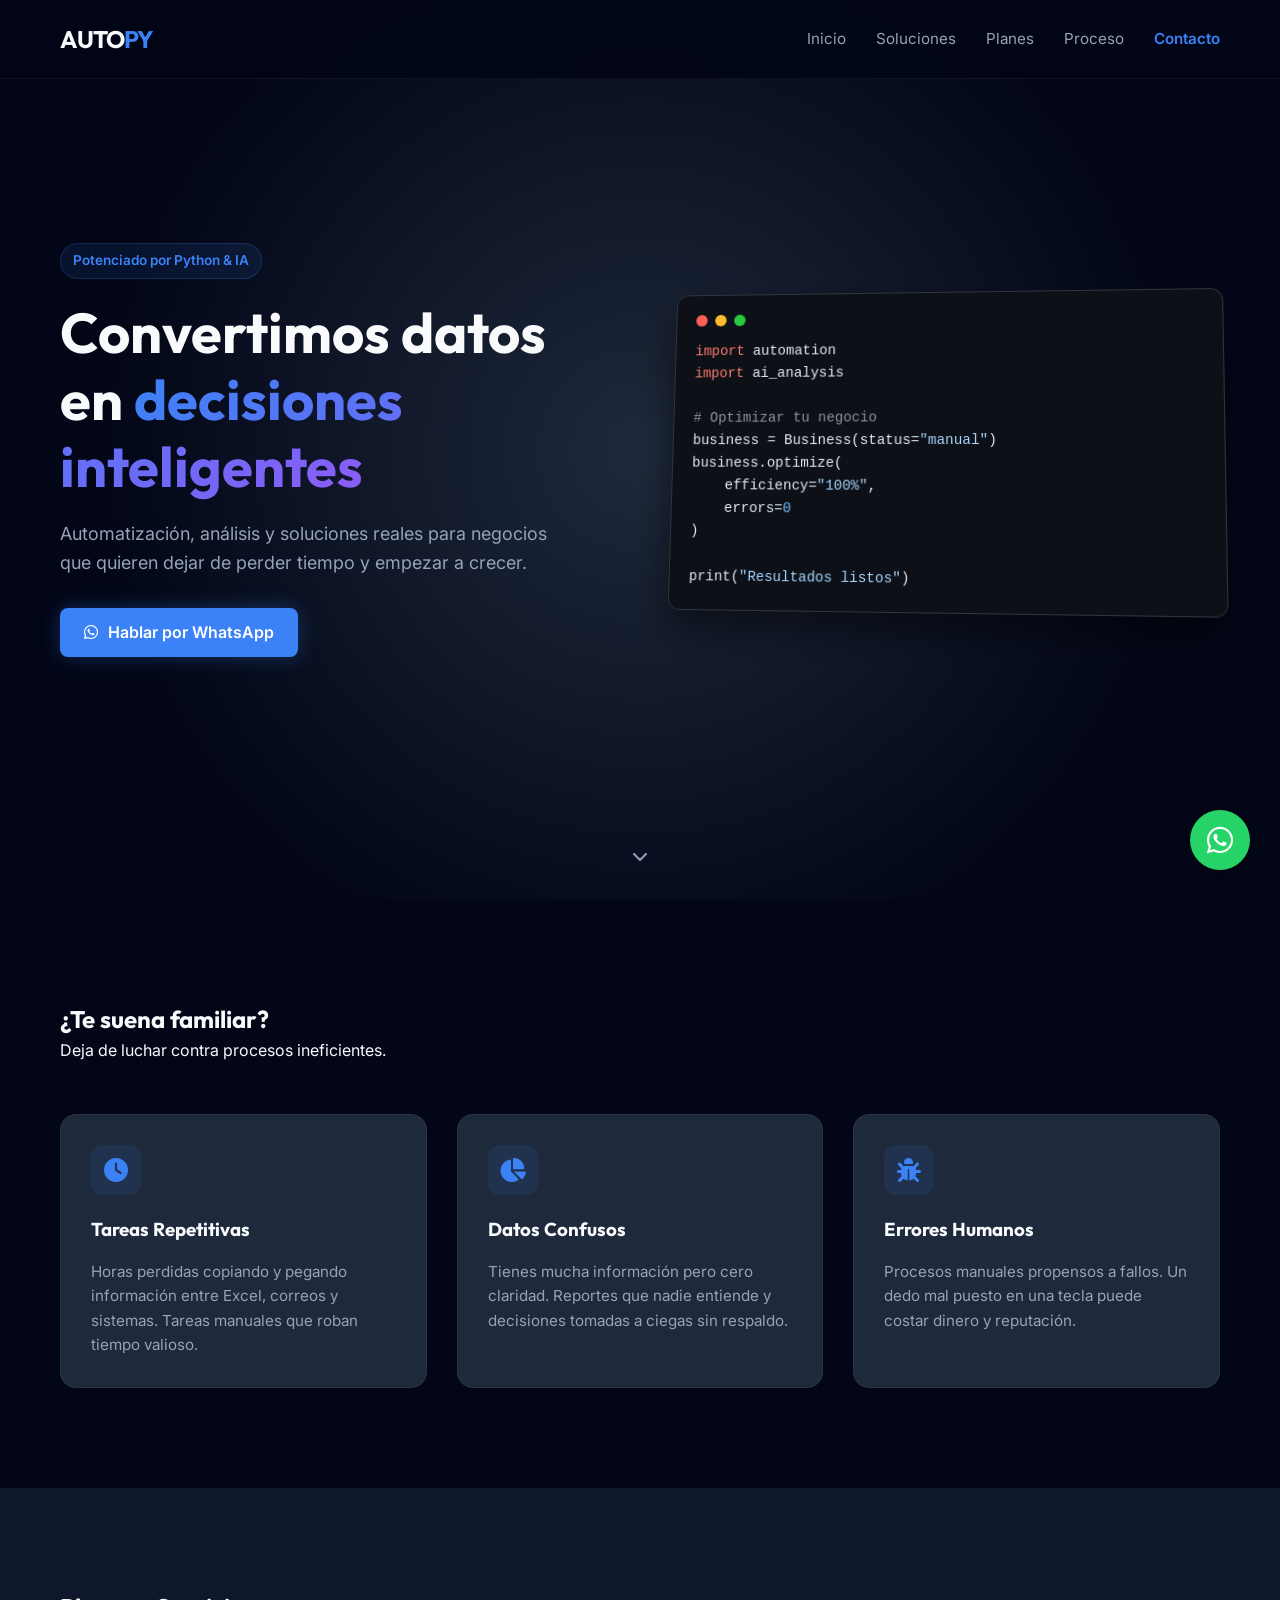
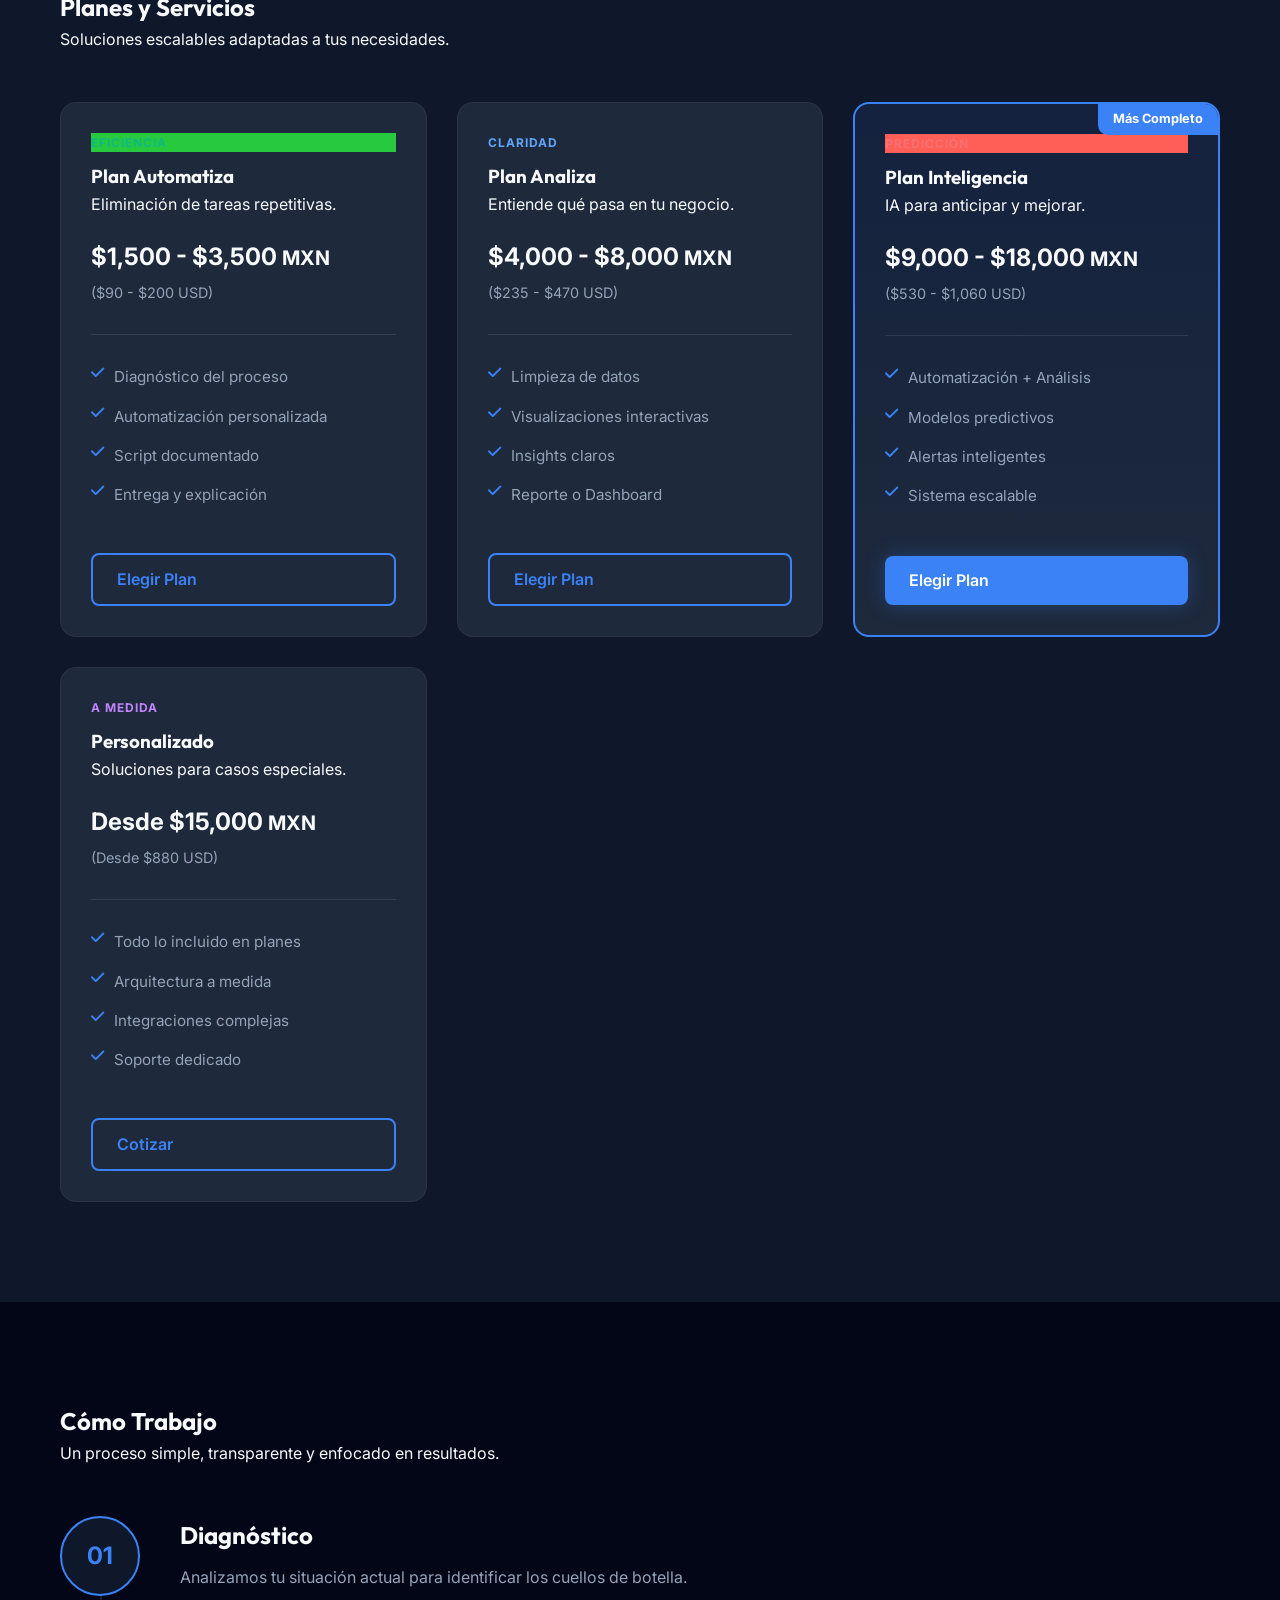
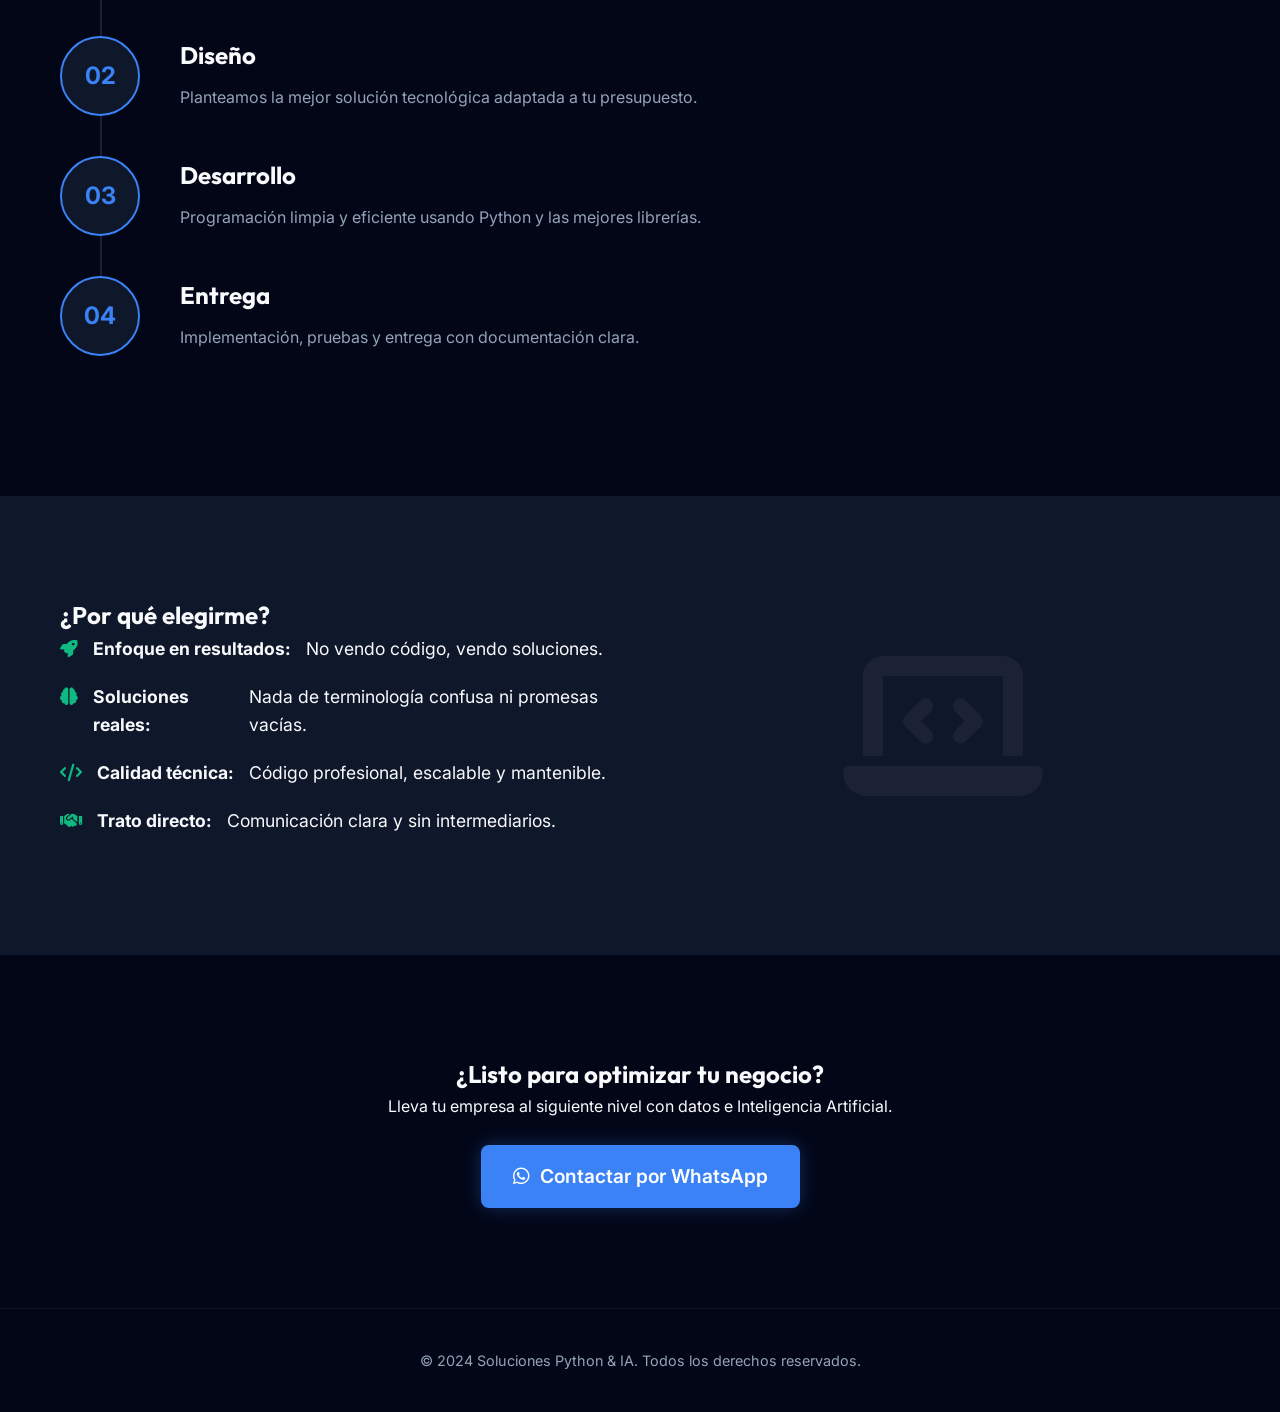
==== index.html @ 52ce0aad "initial commit" ====
<!DOCTYPE html>
<html lang="es">

<head>
    <meta charset="UTF-8">
    <meta name="viewport" content="width=device-width, initial-scale=1.0">
    <title>Automatización y Análisis de Datos con Python | Soluciones IA</title>
    <meta name="description"
        content="Optimizamos procesos y transformamos datos en decisiones inteligentes con Python e Inteligencia Artificial.">

    <!-- Fonts -->
    <link rel="preconnect" href="https://fonts.googleapis.com">
    <link rel="preconnect" href="https://fonts.gstatic.com" crossorigin>
    <link
        href="https://fonts.googleapis.com/css2?family=Inter:wght@300;400;600;700&family=Outfit:wght@500;700&display=swap"
        rel="stylesheet">

    <!-- Icons -->
    <link rel="stylesheet" href="https://cdnjs.cloudflare.com/ajax/libs/font-awesome/6.4.0/css/all.min.css">

    <!-- Styles -->
    <link rel="stylesheet" href="styles.css">
</head>

<body>

    <!-- Navigation -->
    <nav class="navbar">
        <div class="container nav-content">
            <a href="#" class="logo">AUTO<span class="accent">PY</span></a>
            <ul class="nav-links">
                <li><a href="#hero">Inicio</a></li>
                <li><a href="#problemas">Soluciones</a></li>
                <li><a href="#servicios">Planes</a></li>
                <li><a href="#proceso">Proceso</a></li>
                <li><a href="#contacto" class="btn-nav">Contacto</a></li>
            </ul>
            <div class="hamburger">
                <i class="fas fa-bars"></i>
            </div>
        </div>
    </nav>

    <!-- Hero Section -->
    <section id="hero" class="hero">
        <div class="container hero-content fade-in">
            <div class="hero-text">
                <span class="badge">Potenciado por Python & IA</span>
                <h1>Convertimos datos en <span class="gradient-text">decisiones inteligentes</span></h1>
                <p>Automatización, análisis y soluciones reales para negocios que quieren dejar de perder tiempo y
                    empezar a crecer.</p>
                <a href="https://wa.me/5215523407074?text=Hola,%20quiero%20información%20sobre%20automatización%20y%20análisis%20de%20datos."
                    class="btn btn-primary" target="_blank">
                    <i class="fab fa-whatsapp"></i> Hablar por WhatsApp
                </a>
            </div>
            <div class="hero-visual">
                <div class="code-block">
                    <div class="code-header">
                        <span class="dot red"></span>
                        <span class="dot yellow"></span>
                        <span class="dot green"></span>
                    </div>
                    <pre><code><span class="keyword">import</span> automation
<span class="keyword">import</span> ai_analysis

<span class="comment"># Optimizar tu negocio</span>
business = Business(status=<span class="string">"manual"</span>)
business.optimize(
    efficiency=<span class="string">"100%"</span>,
    errors=<span class="number">0</span>
)

print(<span class="string">"Resultados listos"</span>)</code></pre>
                </div>
            </div>
        </div>
        <div class="scroll-down">
            <i class="fas fa-chevron-down"></i>
        </div>
    </section>

    <!-- Que Problemas Resuelvo -->
    <section id="problemas" class="section">
        <div class="container">
            <div class="section-header fade-in">
                <h2>¿Te suena familiar?</h2>
                <p>Deja de luchar contra procesos ineficientes.</p>
            </div>
            <div class="grid-3">
                <div class="card problem-card fade-in">
                    <div class="icon-box"><i class="fas fa-clock"></i></div>
                    <h3>Tareas Repetitivas</h3>
                    <p>Horas perdidas copiando y pegando información entre Excel, correos y sistemas. Tareas manuales
                        que roban tiempo valioso.</p>
                </div>
                <div class="card problem-card fade-in delay-100">
                    <div class="icon-box"><i class="fas fa-chart-pie"></i></div>
                    <h3>Datos Confusos</h3>
                    <p>Tienes mucha información pero cero claridad. Reportes que nadie entiende y decisiones tomadas a
                        ciegas sin respaldo.</p>
                </div>
                <div class="card problem-card fade-in delay-200">
                    <div class="icon-box"><i class="fas fa-bug"></i></div>
                    <h3>Errores Humanos</h3>
                    <p>Procesos manuales propensos a fallos. Un dedo mal puesto en una tecla puede costar dinero y
                        reputación.</p>
                </div>
            </div>
        </div>
    </section>

    <!-- Servicios / Planes -->
    <section id="servicios" class="section bg-alt">
        <div class="container">
            <div class="section-header fade-in">
                <h2>Planes y Servicios</h2>
                <p>Soluciones escalables adaptadas a tus necesidades.</p>
            </div>
            <div class="grid-plans">

                <!-- Plan Automatiza -->
                <div class="plan-card fade-in">
                    <div class="plan-header">
                        <span class="plan-badge green">Eficiencia</span>
                        <h3>Plan Automatiza</h3>
                        <p class="plan-desc">Eliminación de tareas repetitivas.</p>
                    </div>
                    <div class="plan-price">
                        <span class="price">$1,500 - $3,500 <small>MXN</small></span>
                        <span class="usd">($90 - $200 USD)</span>
                    </div>
                    <ul class="plan-features">
                        <li><i class="fas fa-check"></i> Diagnóstico del proceso</li>
                        <li><i class="fas fa-check"></i> Automatización personalizada</li>
                        <li><i class="fas fa-check"></i> Script documentado</li>
                        <li><i class="fas fa-check"></i> Entrega y explicación</li>
                    </ul>
                    <a href="https://wa.me/5215523407074?text=Hola,%20me%20interesa%20el%20Plan%20Automatiza."
                        class="btn btn-outline" target="_blank">Elegir Plan</a>
                </div>

                <!-- Plan Analiza -->
                <div class="plan-card fade-in delay-100">
                    <div class="plan-header">
                        <span class="plan-badge blue">Claridad</span>
                        <h3>Plan Analiza</h3>
                        <p class="plan-desc">Entiende qué pasa en tu negocio.</p>
                    </div>
                    <div class="plan-price">
                        <span class="price">$4,000 - $8,000 <small>MXN</small></span>
                        <span class="usd">($235 - $470 USD)</span>
                    </div>
                    <ul class="plan-features">
                        <li><i class="fas fa-check"></i> Limpieza de datos</li>
                        <li><i class="fas fa-check"></i> Visualizaciones interactivas</li>
                        <li><i class="fas fa-check"></i> Insights claros</li>
                        <li><i class="fas fa-check"></i> Reporte o Dashboard</li>
                    </ul>
                    <a href="https://wa.me/5215523407074?text=Hola,%20me%20interesa%20el%20Plan%20Analiza."
                        class="btn btn-outline" target="_blank">Elegir Plan</a>
                </div>

                <!-- Plan Inteligencia -->
                <div class="plan-card featured fade-in delay-200">
                    <div class="popular-tag">Más Completo</div>
                    <div class="plan-header">
                        <span class="plan-badge red">Predicción</span>
                        <h3>Plan Inteligencia</h3>
                        <p class="plan-desc">IA para anticipar y mejorar.</p>
                    </div>
                    <div class="plan-price">
                        <span class="price">$9,000 - $18,000 <small>MXN</small></span>
                        <span class="usd">($530 - $1,060 USD)</span>
                    </div>
                    <ul class="plan-features">
                        <li><i class="fas fa-check"></i> Automatización + Análisis</li>
                        <li><i class="fas fa-check"></i> Modelos predictivos</li>
                        <li><i class="fas fa-check"></i> Alertas inteligentes</li>
                        <li><i class="fas fa-check"></i> Sistema escalable</li>
                    </ul>
                    <a href="https://wa.me/5215523407074?text=Hola,%20me%20interesa%20el%20Plan%20Inteligencia."
                        class="btn btn-primary" target="_blank">Elegir Plan</a>
                </div>

                <!-- Plan Personalizado -->
                <div class="plan-card fade-in delay-300">
                    <div class="plan-header">
                        <span class="plan-badge purple">A Medida</span>
                        <h3>Personalizado</h3>
                        <p class="plan-desc">Soluciones para casos especiales.</p>
                    </div>
                    <div class="plan-price">
                        <span class="price">Desde $15,000 <small>MXN</small></span>
                        <span class="usd">(Desde $880 USD)</span>
                    </div>
                    <ul class="plan-features">
                        <li><i class="fas fa-check"></i> Todo lo incluido en planes</li>
                        <li><i class="fas fa-check"></i> Arquitectura a medida</li>
                        <li><i class="fas fa-check"></i> Integraciones complejas</li>
                        <li><i class="fas fa-check"></i> Soporte dedicado</li>
                    </ul>
                    <a href="https://wa.me/5215523407074?text=Hola,%20necesito%20una%20cotización%20personalizada."
                        class="btn btn-outline" target="_blank">Cotizar</a>
                </div>

            </div>
        </div>
    </section>

    <!-- Como Trabajo -->
    <section id="proceso" class="section">
        <div class="container">
            <div class="section-header fade-in">
                <h2>Cómo Trabajo</h2>
                <p>Un proceso simple, transparente y enfocado en resultados.</p>
            </div>
            <div class="timeline">
                <div class="timeline-item fade-in">
                    <div class="timeline-number">01</div>
                    <div class="timeline-content">
                        <h3>Diagnóstico</h3>
                        <p>Analizamos tu situación actual para identificar los cuellos de botella.</p>
                    </div>
                </div>
                <div class="timeline-item fade-in">
                    <div class="timeline-number">02</div>
                    <div class="timeline-content">
                        <h3>Diseño</h3>
                        <p>Planteamos la mejor solución tecnológica adaptada a tu presupuesto.</p>
                    </div>
                </div>
                <div class="timeline-item fade-in">
                    <div class="timeline-number">03</div>
                    <div class="timeline-content">
                        <h3>Desarrollo</h3>
                        <p>Programación limpia y eficiente usando Python y las mejores librerías.</p>
                    </div>
                </div>
                <div class="timeline-item fade-in">
                    <div class="timeline-number">04</div>
                    <div class="timeline-content">
                        <h3>Entrega</h3>
                        <p>Implementación, pruebas y entrega con documentación clara.</p>
                    </div>
                </div>
            </div>
        </div>
    </section>

    <!-- Por que elegirme -->
    <section class="section bg-alt feature-section">
        <div class="container grid-2 align-center">
            <div class="feature-text fade-in">
                <h2>¿Por qué elegirme?</h2>
                <ul class="benefits-list">
                    <li><i class="fas fa-rocket"></i> <strong>Enfoque en resultados:</strong> No vendo código, vendo
                        soluciones.</li>
                    <li><i class="fas fa-brain"></i> <strong>Soluciones reales:</strong> Nada de terminología confusa ni
                        promesas vacías.</li>
                    <li><i class="fas fa-code"></i> <strong>Calidad técnica:</strong> Código profesional, escalable y
                        mantenible.</li>
                    <li><i class="fas fa-handshake"></i> <strong>Trato directo:</strong> Comunicación clara y sin
                        intermediarios.</li>
                </ul>
            </div>
            <div class="feature-visual fade-in">
                <i class="fas fa-laptop-code big-icon"></i>
            </div>
        </div>
    </section>

    <!-- Contacto -->
    <section id="contacto" class="section contact-section">
        <div class="container text-center fade-in">
            <h2>¿Listo para optimizar tu negocio?</h2>
            <p>Lleva tu empresa al siguiente nivel con datos e Inteligencia Artificial.</p>
            <br>
            <a href="https://wa.me/5215523407074?text=Hola,%20quiero%20información%20sobre%20automatización%20y%20análisis%20de%20datos."
                class="btn btn-primary btn-large" target="_blank">
                <i class="fab fa-whatsapp"></i> Contactar por WhatsApp
            </a>
        </div>
    </section>

    <footer>
        <div class="container">
            <p>&copy; 2024 Soluciones Python & IA. Todos los derechos reservados.</p>
        </div>
    </footer>

    <!-- FAB WhatsApp -->
    <a href="https://wa.me/5215523407074?text=Hola,%20quiero%20información%20sobre%20automatización%20y%20análisis%20de%20datos."
        class="fab-whatsapp" target="_blank" title="Contactar por WhatsApp">
        <i class="fab fa-whatsapp"></i>
    </a>

    <script src="script.js"></script>
</body>

</html>
---- styles.css ----
:root {
    --bg-dark: #0f172a;
    --bg-darker: #020617;
    --bg-card: #1e293b;
    --primary: #3b82f6;
    /* Blue */
    --primary-hover: #2563eb;
    --accent: #10b981;
    /* Green */
    --text-white: #f8fafc;
    --text-gray: #94a3b8;
    --gradient-main: linear-gradient(135deg, #3b82f6 0%, #8b5cf6 100%);

    --font-heading: 'Outfit', sans-serif;
    --font-body: 'Inter', sans-serif;

    --shadow-sm: 0 1px 2px 0 rgb(0 0 0 / 0.05);
    --shadow-md: 0 4px 6px -1px rgb(0 0 0 / 0.1), 0 2px 4px -2px rgb(0 0 0 / 0.1);
    --shadow-lg: 0 10px 15px -3px rgb(0 0 0 / 0.1), 0 4px 6px -4px rgb(0 0 0 / 0.1);
    --shadow-glow: 0 0 20px rgba(59, 130, 246, 0.3);
}

* {
    margin: 0;
    padding: 0;
    box-sizing: border-box;
}

html {
    scroll-behavior: smooth;
}

body {
    font-family: var(--font-body);
    background-color: var(--bg-darker);
    color: var(--text-white);
    line-height: 1.6;
    overflow-x: hidden;
}

h1,
h2,
h3,
h4 {
    font-family: var(--font-heading);
    color: var(--text-white);
    font-weight: 700;
}

a {
    text-decoration: none;
    color: inherit;
    transition: all 0.3s ease;
}

ul {
    list-style: none;
}

.container {
    max-width: 1200px;
    margin: 0 auto;
    padding: 0 20px;
}

.section {
    padding: 100px 0;
}

.bg-alt {
    background-color: var(--bg-dark);
}

/* Typography Utilities */
.text-center {
    text-align: center;
}

.gradient-text {
    background: var(--gradient-main);
    -webkit-background-clip: text;
    background-clip: text;
    -webkit-text-fill-color: transparent;
}

/* Buttons */
.btn {
    display: inline-flex;
    align-items: center;
    gap: 10px;
    padding: 12px 24px;
    border-radius: 8px;
    font-weight: 600;
    font-size: 1rem;
    cursor: pointer;
    transition: all 0.3s ease;
}

.btn-primary {
    background: var(--primary);
    color: white;
    border: none;
    box-shadow: var(--shadow-glow);
}

.btn-primary:hover {
    background: var(--primary-hover);
    transform: translateY(-2px);
    box-shadow: 0 0 30px rgba(59, 130, 246, 0.5);
}

.btn-outline {
    background: transparent;
    border: 2px solid var(--primary);
    color: var(--primary);
}

.btn-outline:hover {
    background: var(--primary);
    color: white;
}

.btn-large {
    padding: 16px 32px;
    font-size: 1.2rem;
}

/* Navbar */
.navbar {
    position: fixed;
    top: 0;
    left: 0;
    width: 100%;
    padding: 20px 0;
    background: rgba(2, 6, 23, 0.9);
    backdrop-filter: blur(10px);
    z-index: 1000;
    border-bottom: 1px solid rgba(255, 255, 255, 0.05);
}

.nav-content {
    display: flex;
    justify-content: space-between;
    align-items: center;
}

.logo {
    font-family: var(--font-heading);
    font-size: 1.5rem;
    font-weight: 700;
    letter-spacing: -1px;
}

.logo .accent {
    color: var(--primary);
}

.nav-links {
    display: flex;
    gap: 30px;
}

.nav-links a {
    color: var(--text-gray);
    font-size: 0.95rem;
}

.nav-links a:hover {
    color: var(--primary);
}

.btn-nav {
    color: var(--primary) !important;
    font-weight: 600;
}

.hamburger {
    display: none;
    font-size: 1.5rem;
    cursor: pointer;
}

/* Hero Section */
.hero {
    height: 100vh;
    min-height: 700px;
    display: flex;
    align-items: center;
    position: relative;
    background: radial-gradient(circle at 50% 50%, #1e293b 0%, #020617 70%);
}

.hero-content {
    display: grid;
    grid-template-columns: 1fr 1fr;
    gap: 50px;
    align-items: center;
    width: 100%;
}

.badge {
    display: inline-block;
    padding: 6px 12px;
    background: rgba(59, 130, 246, 0.1);
    color: var(--primary);
    border-radius: 20px;
    font-size: 0.85rem;
    font-weight: 600;
    margin-bottom: 20px;
    border: 1px solid rgba(59, 130, 246, 0.2);
}

.hero-text h1 {
    font-size: 3.5rem;
    line-height: 1.2;
    margin-bottom: 20px;
}

.hero-text p {
    font-size: 1.125rem;
    color: var(--text-gray);
    margin-bottom: 30px;
    max-width: 500px;
}

/* Code Block Visual */
.code-block {
    background: #0d1117;
    border-radius: 12px;
    padding: 20px;
    border: 1px solid #30363d;
    box-shadow: 0 20px 40px rgba(0, 0, 0, 0.5);
    font-family: 'Fira Code', monospace;
    position: relative;
    transform: perspective(1000px) rotateY(-5deg) rotateX(5deg);
    transition: transform 0.3s ease;
}

.code-block:hover {
    transform: perspective(1000px) rotateY(0deg) rotateX(0deg);
}

.code-header {
    display: flex;
    gap: 8px;
    margin-bottom: 15px;
}

.dot {
    width: 12px;
    height: 12px;
    border-radius: 50%;
}

.red {
    background: #ff5f56;
}

.yellow {
    background: #ffbd2e;
}

.green {
    background: #27c93f;
}

pre {
    color: #e6edf3;
    font-size: 0.9rem;
    white-space: pre-wrap;
}

.keyword {
    color: #ff7b72;
}

.string {
    color: #a5d6ff;
}

.comment {
    color: #8b949e;
}

.number {
    color: #79c0ff;
}

.scroll-down {
    position: absolute;
    bottom: 30px;
    left: 50%;
    transform: translateX(-50%);
    animation: bounce 2s infinite;
    color: var(--text-gray);
}

/* Grids */
.grid-3 {
    display: grid;
    grid-template-columns: repeat(auto-fit, minmax(300px, 1fr));
    gap: 30px;
    margin-top: 50px;
}

.grid-2 {
    display: grid;
    grid-template-columns: repeat(2, 1fr);
    gap: 50px;
}

/* Cards */
.card {
    background: var(--bg-card);
    padding: 30px;
    border-radius: 16px;
    border: 1px solid rgba(255, 255, 255, 0.05);
    transition: transform 0.3s ease, border-color 0.3s ease;
}

.card:hover {
    transform: translateY(-5px);
    border-color: var(--primary);
}

.icon-box {
    width: 50px;
    height: 50px;
    background: rgba(59, 130, 246, 0.1);
    color: var(--primary);
    display: flex;
    align-items: center;
    justify-content: center;
    border-radius: 12px;
    font-size: 1.5rem;
    margin-bottom: 20px;
}

.problem-card h3 {
    margin-bottom: 15px;
}

.problem-card p {
    color: var(--text-gray);
    font-size: 0.95rem;
}

/* Plans Section */
.grid-plans {
    display: grid;
    grid-template-columns: repeat(auto-fit, minmax(280px, 1fr));
    gap: 30px;
    margin-top: 50px;
}

.plan-card {
    background: var(--bg-card);
    border-radius: 16px;
    padding: 30px;
    border: 1px solid rgba(255, 255, 255, 0.05);
    display: flex;
    flex-direction: column;
    position: relative;
    overflow: hidden;
    transition: transform 0.3s ease;
}

.plan-card:hover {
    transform: translateY(-10px);
}

.plan-card.featured {
    border: 2px solid var(--primary);
    background: linear-gradient(180deg, rgba(59, 130, 246, 0.1) 0%, var(--bg-card) 100%);
}

.popular-tag {
    position: absolute;
    top: 0;
    right: 0;
    background: var(--primary);
    color: white;
    padding: 5px 15px;
    font-size: 0.8rem;
    font-weight: 700;
    border-bottom-left-radius: 10px;
}

.plan-header {
    margin-bottom: 20px;
}

.plan-badge {
    font-size: 0.75rem;
    text-transform: uppercase;
    font-weight: 700;
    letter-spacing: 1px;
    margin-bottom: 10px;
    display: block;
}

.plan-badge.green {
    color: var(--accent);
}

.plan-badge.blue {
    color: #60a5fa;
}

.plan-badge.red {
    color: #f87171;
}

.plan-badge.purple {
    color: #c084fc;
}

.plan-price {
    margin-bottom: 30px;
    padding-bottom: 30px;
    border-bottom: 1px solid rgba(255, 255, 255, 0.1);
}

.plan-price .price {
    display: block;
    font-size: 1.5rem;
    font-weight: 700;
    color: var(--text-white);
}

.plan-price .usd {
    display: block;
    font-size: 0.9rem;
    color: var(--text-gray);
    margin-top: 5px;
}

.plan-features {
    flex-grow: 1;
    margin-bottom: 30px;
}

.plan-features li {
    display: flex;
    gap: 10px;
    margin-bottom: 15px;
    font-size: 0.95rem;
    color: var(--text-gray);
}

.plan-features i {
    color: var(--primary);
}

/* Timeline/Process */
.timeline {
    margin-top: 50px;
    position: relative;
}

.timeline::before {
    content: '';
    position: absolute;
    left: 40px;
    top: 0;
    height: 100%;
    width: 2px;
    background: rgba(255, 255, 255, 0.1);
}

.timeline-item {
    display: flex;
    gap: 40px;
    margin-bottom: 40px;
    position: relative;
}

.timeline-number {
    width: 80px;
    height: 80px;
    background: var(--bg-dark);
    border: 2px solid var(--primary);
    border-radius: 50%;
    display: flex;
    align-items: center;
    justify-content: center;
    font-size: 1.5rem;
    font-weight: 700;
    color: var(--primary);
    z-index: 2;
    flex-shrink: 0;
}

.timeline-content h3 {
    margin-bottom: 10px;
    font-size: 1.5rem;
}

.timeline-content p {
    color: var(--text-gray);
}

/* Why Choose Me */
.align-center {
    align-items: center;
}

.benefits-list li {
    display: flex;
    gap: 15px;
    margin-bottom: 20px;
    font-size: 1.1rem;
}

.benefits-list i {
    color: var(--accent);
    margin-top: 5px;
}

.big-icon {
    font-size: 10rem;
    color: rgba(255, 255, 255, 0.05);
    display: flex;
    justify-content: center;
}

/* FAB */
.fab-whatsapp {
    position: fixed;
    bottom: 30px;
    right: 30px;
    width: 60px;
    height: 60px;
    background: #25D366;
    border-radius: 50%;
    display: flex;
    align-items: center;
    justify-content: center;
    color: white;
    font-size: 30px;
    box-shadow: 0 4px 10px rgba(0, 0, 0, 0.3);
    z-index: 2000;
    transition: transform 0.3s ease;
    animation: pulse 2s infinite;
}

.fab-whatsapp:hover {
    transform: scale(1.1);
}

/* Footer */
footer {
    padding: 40px 0;
    text-align: center;
    border-top: 1px solid rgba(255, 255, 255, 0.05);
    color: var(--text-gray);
    font-size: 0.9rem;
}

/* Animations */
@keyframes bounce {

    0%,
    20%,
    50%,
    80%,
    100% {
        transform: translateY(0) translateX(-50%);
    }

    40% {
        transform: translateY(-10px) translateX(-50%);
    }

    60% {
        transform: translateY(-5px) translateX(-50%);
    }
}

@keyframes pulse {
    0% {
        box-shadow: 0 0 0 0 rgba(37, 211, 102, 0.4);
    }

    70% {
        box-shadow: 0 0 0 15px rgba(37, 211, 102, 0);
    }

    100% {
        box-shadow: 0 0 0 0 rgba(37, 211, 102, 0);
    }
}

/* Scroll Animations Classes */
.fade-in {
    opacity: 0;
    transform: translateY(20px);
    transition: opacity 0.6s ease-out, transform 0.6s ease-out;
}

.fade-in.visible {
    opacity: 1;
    transform: translateY(0);
}

.delay-100 {
    transition-delay: 0.1s;
}

.delay-200 {
    transition-delay: 0.2s;
}

.delay-300 {
    transition-delay: 0.3s;
}

/* Responsive */
@media (max-width: 900px) {
    .hero-content {
        grid-template-columns: 1fr;
        text-align: center;
        padding-top: 80px;
    }

    .hero-text h1 {
        font-size: 2.5rem;
    }

    .hero-text p {
        margin: 0 auto 30px;
    }

    .nav-links {
        display: none;
        position: absolute;
        top: 100%;
        left: 0;
        width: 100%;
        background: var(--bg-darker);
        flex-direction: column;
        align-items: center;
        padding: 30px 0;
        border-bottom: 1px solid rgba(255, 255, 255, 0.05);
        box-shadow: 0 10px 30px rgba(0, 0, 0, 0.5);
    }

    .nav-links.active {
        display: flex;
        animation: slideDown 0.3s ease-out;
    }

    .hamburger {
        display: block;
    }

    .grid-2 {
        grid-template-columns: 1fr;
    }

    .timeline::before {
        left: 30px;
    }

    .timeline-number {
        width: 60px;
        height: 60px;
        font-size: 1.2rem;
    }

    .timeline-item {
        gap: 20px;
    }
}

@keyframes slideDown {
    from {
        opacity: 0;
        transform: translateY(-10px);
    }

    to {
        opacity: 1;
        transform: translateY(0);
    }
}
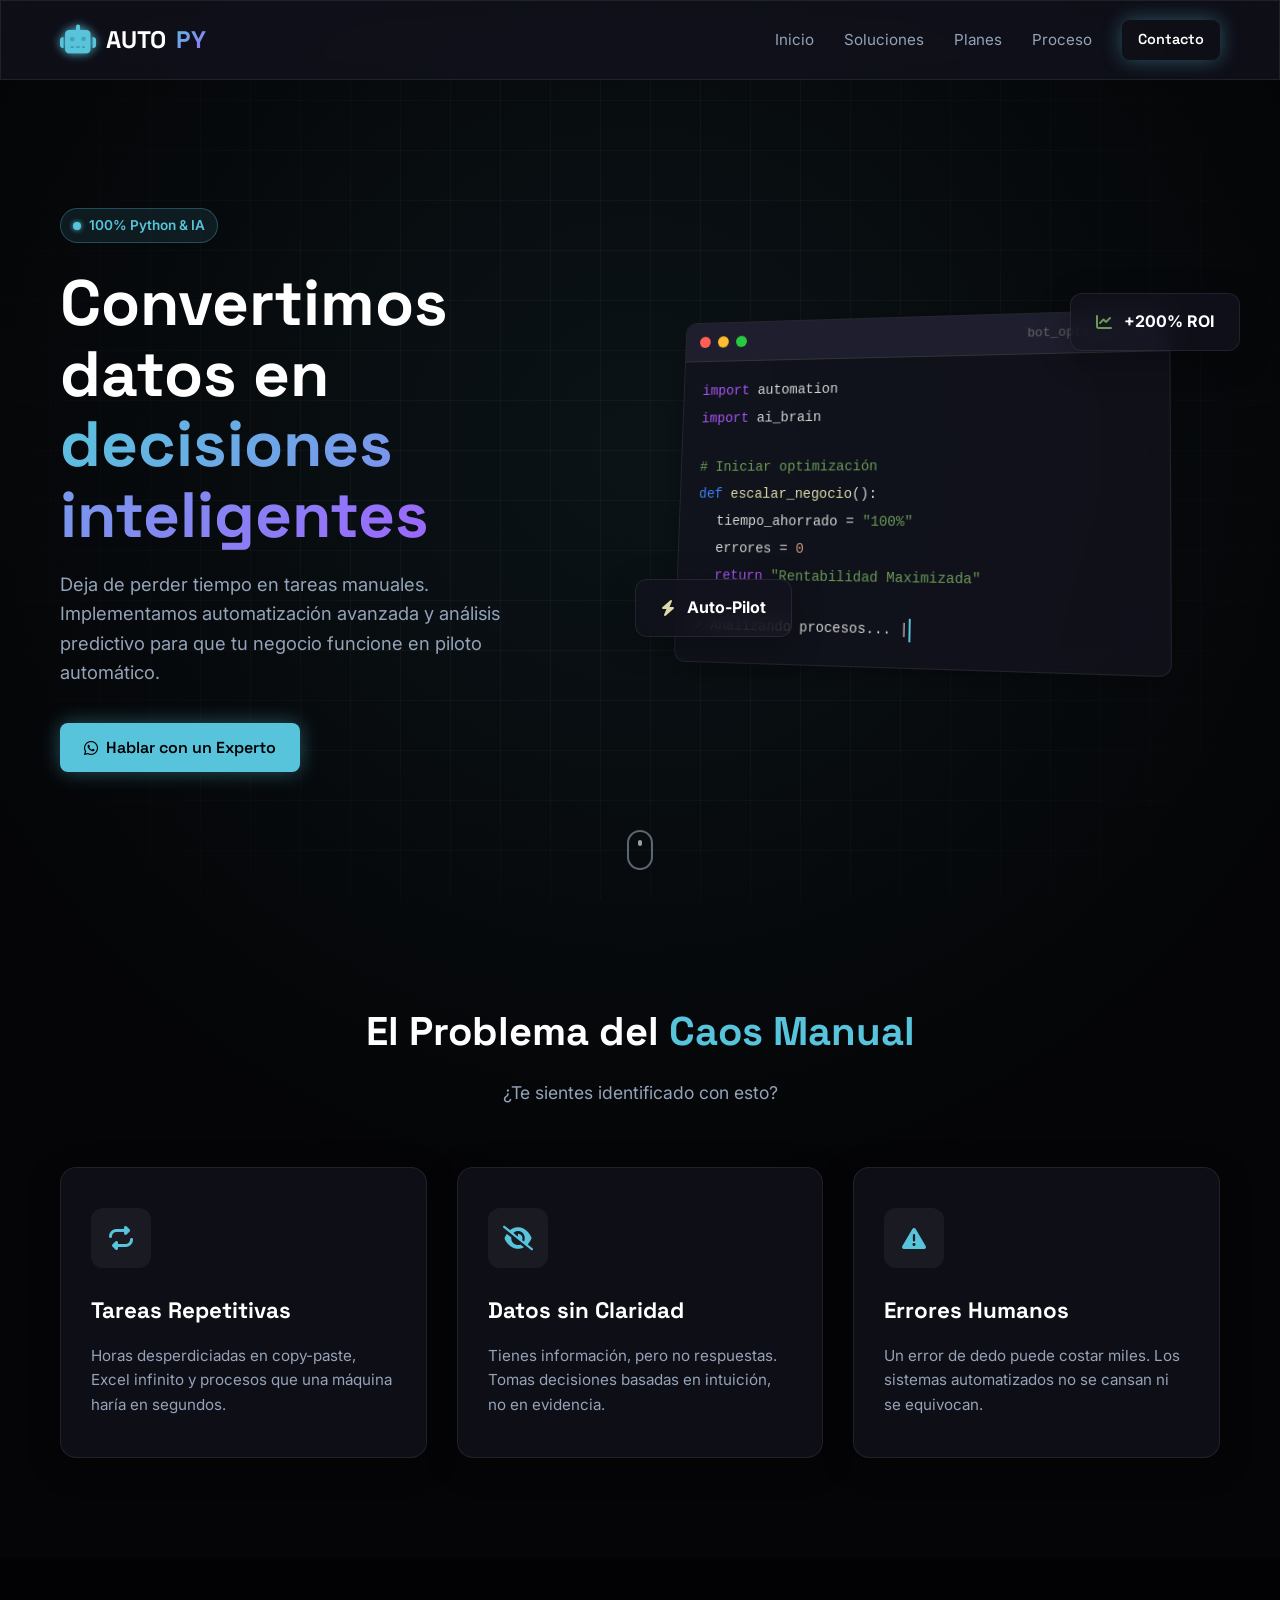
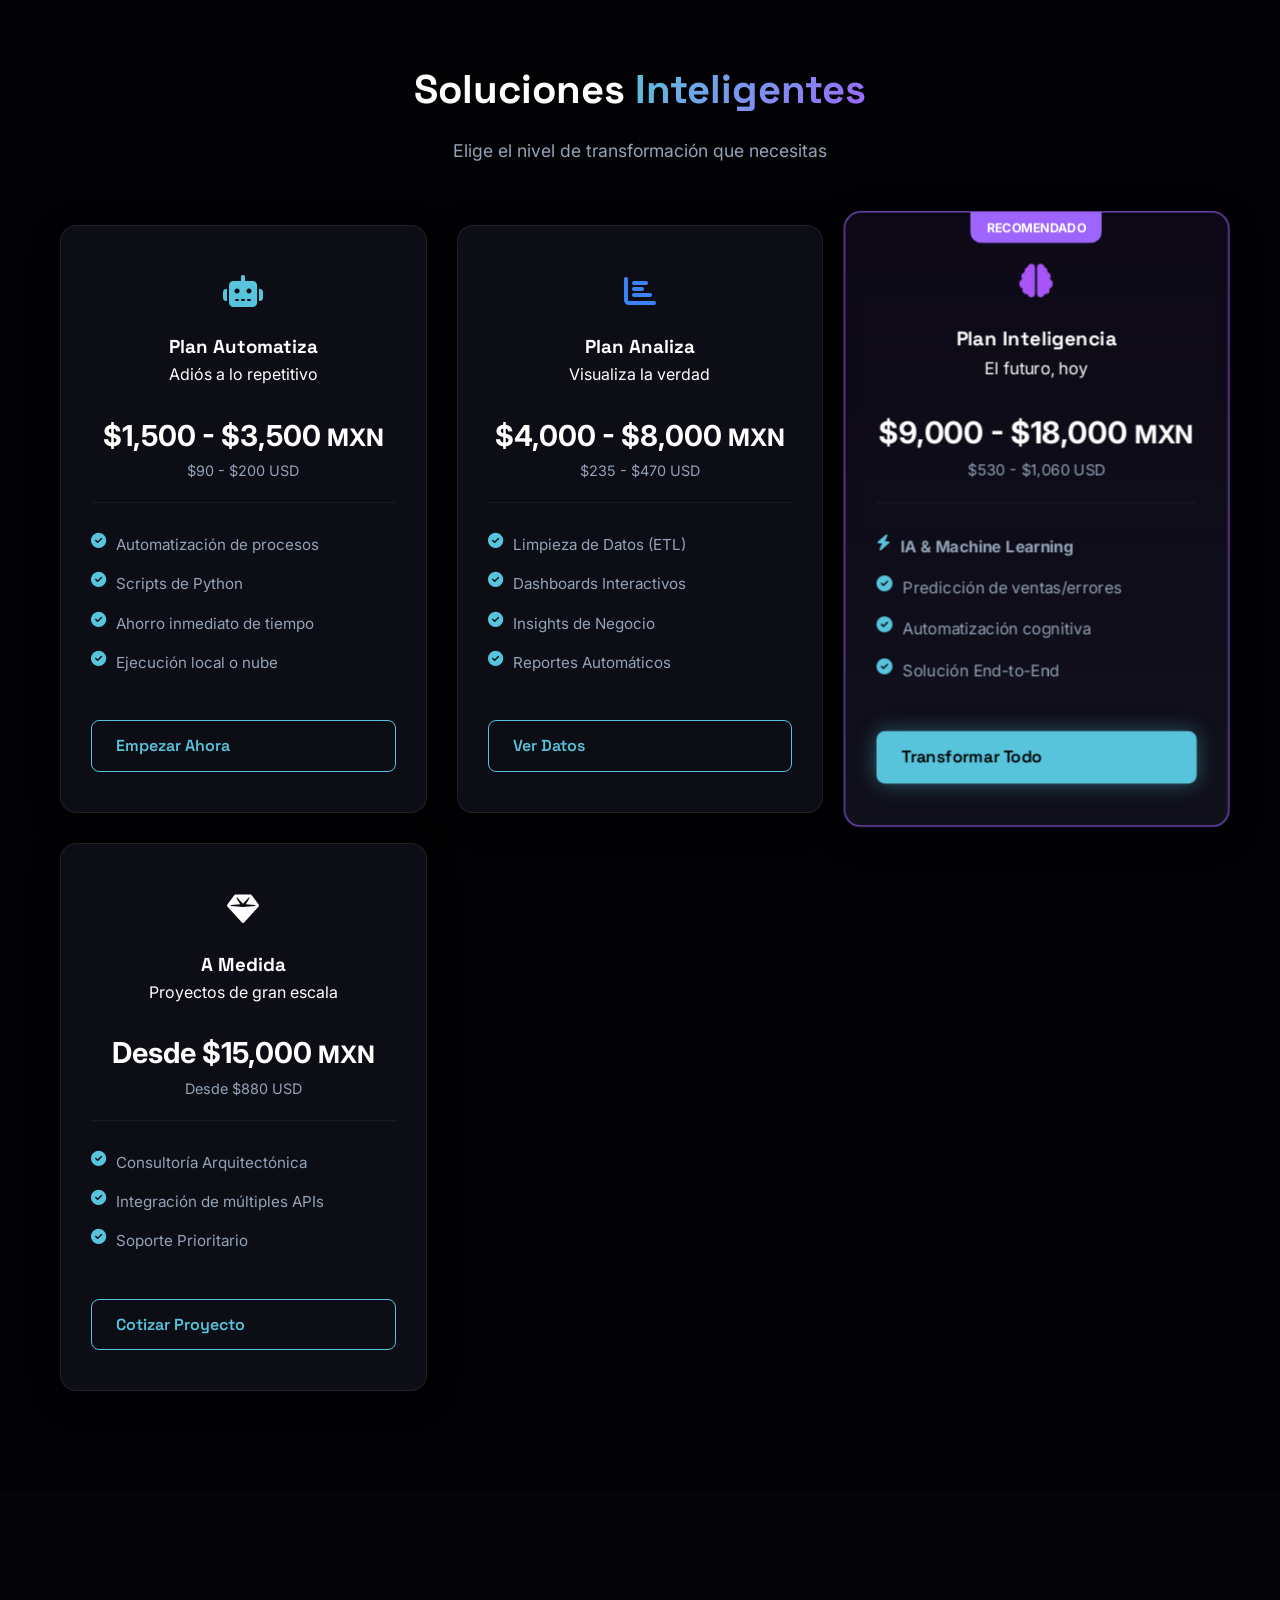
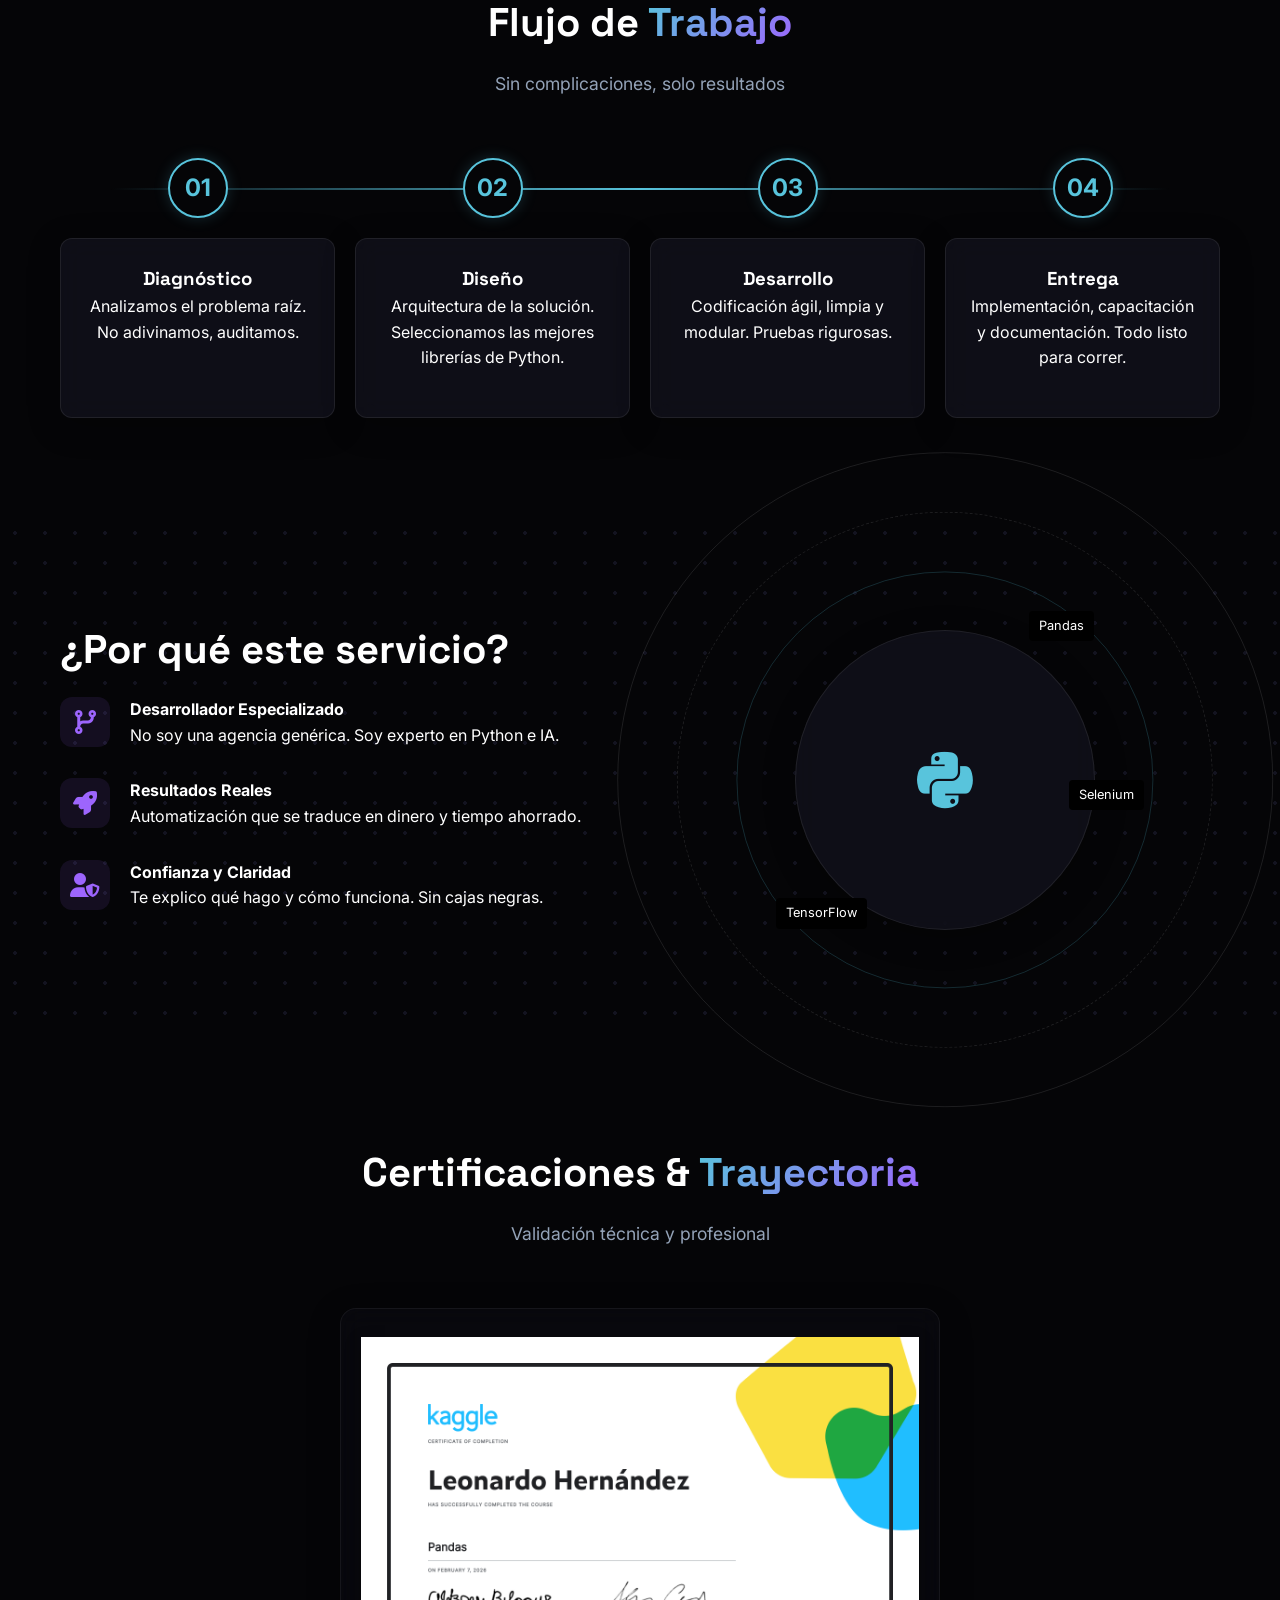
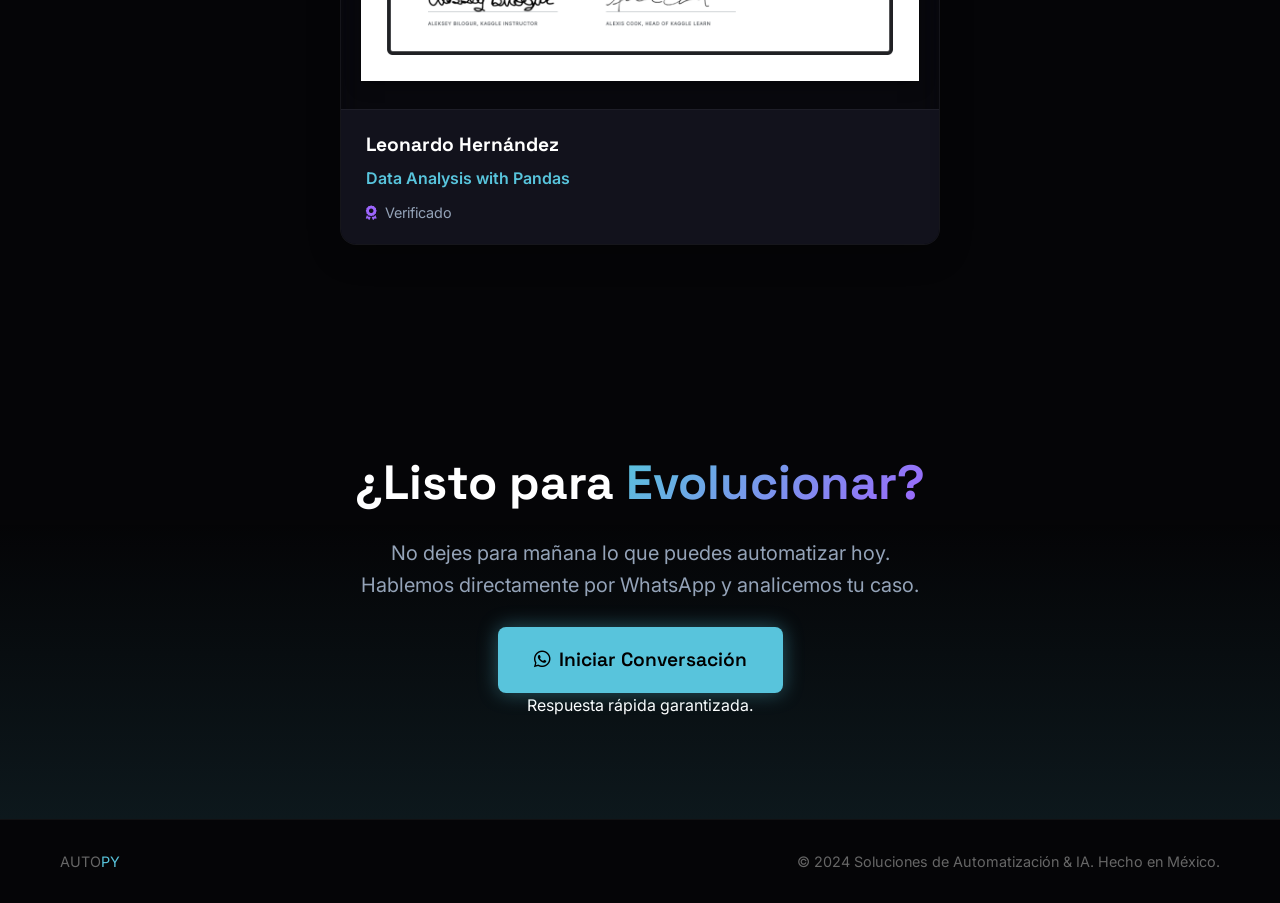
==== commit fea8156f: "Add files via upload" ====
--- a/index.html
+++ b/index.html
@@ -4,15 +4,15 @@
 <head>
     <meta charset="UTF-8">
     <meta name="viewport" content="width=device-width, initial-scale=1.0">
-    <title>Automatización y Análisis de Datos con Python | Soluciones IA</title>
+    <title>Automatización & IA con Python | Soluciones Futuras</title>
     <meta name="description"
-        content="Optimizamos procesos y transformamos datos en decisiones inteligentes con Python e Inteligencia Artificial.">
-
-    <!-- Fonts -->
+        content="Transformamos tu negocio con automatización de procesos, análisis de datos e Inteligencia Artificial. Soluciones en Python.">
+
+    <!-- Fonts: Space Grotesk (Tech) & Inter (Clean) -->
     <link rel="preconnect" href="https://fonts.googleapis.com">
     <link rel="preconnect" href="https://fonts.gstatic.com" crossorigin>
     <link
-        href="https://fonts.googleapis.com/css2?family=Inter:wght@300;400;600;700&family=Outfit:wght@500;700&display=swap"
+        href="https://fonts.googleapis.com/css2?family=Inter:wght@300;400;600&family=Space+Grotesk:wght@400;500;700&display=swap"
         rel="stylesheet">
 
     <!-- Icons -->
@@ -23,17 +23,23 @@
 </head>
 
 <body>
+    <!-- Background Effect -->
+    <div class="bg-grid"></div>
+    <div class="bg-glow"></div>
 
     <!-- Navigation -->
-    <nav class="navbar">
+    <nav class="navbar glass">
         <div class="container nav-content">
-            <a href="#" class="logo">AUTO<span class="accent">PY</span></a>
+            <a href="#" class="logo">
+                <span class="logo-icon"><i class="fas fa-robot"></i></span>
+                AUTO<span class="text-gradient">PY</span>
+            </a>
             <ul class="nav-links">
-                <li><a href="#hero">Inicio</a></li>
-                <li><a href="#problemas">Soluciones</a></li>
-                <li><a href="#servicios">Planes</a></li>
-                <li><a href="#proceso">Proceso</a></li>
-                <li><a href="#contacto" class="btn-nav">Contacto</a></li>
+                <li><a href="#hero" class="nav-link">Inicio</a></li>
+                <li><a href="#problemas" class="nav-link">Soluciones</a></li>
+                <li><a href="#servicios" class="nav-link">Planes</a></li>
+                <li><a href="#proceso" class="nav-link">Proceso</a></li>
+                <li><a href="#contacto" class="btn btn-sm btn-glow">Contacto</a></li>
             </ul>
             <div class="hamburger">
                 <i class="fas fa-bars"></i>
@@ -42,260 +48,361 @@
     </nav>
 
     <!-- Hero Section -->
-    <section id="hero" class="hero">
-        <div class="container hero-content fade-in">
-            <div class="hero-text">
-                <span class="badge">Potenciado por Python & IA</span>
-                <h1>Convertimos datos en <span class="gradient-text">decisiones inteligentes</span></h1>
-                <p>Automatización, análisis y soluciones reales para negocios que quieren dejar de perder tiempo y
-                    empezar a crecer.</p>
-                <a href="https://wa.me/5215523407074?text=Hola,%20quiero%20información%20sobre%20automatización%20y%20análisis%20de%20datos."
-                    class="btn btn-primary" target="_blank">
-                    <i class="fab fa-whatsapp"></i> Hablar por WhatsApp
-                </a>
-            </div>
-            <div class="hero-visual">
-                <div class="code-block">
-                    <div class="code-header">
+    <section id="hero" class="hero-section">
+        <div class="container hero-container">
+            <div class="hero-content reveal-left">
+                <div class="badge-tech">
+                    <span class="pulsar"></span> 100% Python & IA
+                </div>
+                <h1 class="hero-title">
+                    Convertimos datos en <br>
+                    <span class="text-gradient">decisiones inteligentes</span>
+                </h1>
+                <p class="hero-desc">
+                    Deja de perder tiempo en tareas manuales. Implementamos automatización avanzada y análisis
+                    predictivo para que tu negocio funcione en piloto automático.
+                </p>
+                <div class="hero-actions">
+                    <a href="https://wa.me/5215523407074?text=Hola,%20quiero%20información%20sobre%20automatización%20y%20análisis%20de%20datos%20con%20Python%20e%20IA."
+                        class="btn btn-primary btn-glow" target="_blank">
+                        <i class="fab fa-whatsapp"></i> Hablar con un Experto
+                    </a>
+                </div>
+            </div>
+
+            <div class="hero-visual reveal-right">
+                <!-- Abstract Data Visualization / Code Console -->
+                <div class="terminal-window glass">
+                    <div class="terminal-header">
                         <span class="dot red"></span>
                         <span class="dot yellow"></span>
                         <span class="dot green"></span>
-                    </div>
-                    <pre><code><span class="keyword">import</span> automation
-<span class="keyword">import</span> ai_analysis
-
-<span class="comment"># Optimizar tu negocio</span>
-business = Business(status=<span class="string">"manual"</span>)
-business.optimize(
-    efficiency=<span class="string">"100%"</span>,
-    errors=<span class="number">0</span>
-)
-
-print(<span class="string">"Resultados listos"</span>)</code></pre>
-                </div>
-            </div>
-        </div>
-        <div class="scroll-down">
-            <i class="fas fa-chevron-down"></i>
-        </div>
-    </section>
-
-    <!-- Que Problemas Resuelvo -->
+                        <div class="terminal-title">bot_optimizer.py</div>
+                    </div>
+                    <div class="terminal-body">
+                        <div class="code-line"><span class="c-purple">import</span> automation</div>
+                        <div class="code-line"><span class="c-purple">import</span> ai_brain</div>
+                        <br>
+                        <div class="code-line"><span class="c-comment"># Iniciar optimización</span></div>
+                        <div class="code-line"><span class="c-blue">def</span> <span
+                                class="c-yellow">escalar_negocio</span>():</div>
+                        <div class="code-line indent">tiempo_ahorrado = <span class="c-green">"100%"</span></div>
+                        <div class="code-line indent">errores = <span class="c-orange">0</span></div>
+                        <div class="code-line indent"><span class="c-purple">return</span> <span
+                                class="c-green">"Rentabilidad Maximizada"</span></div>
+                        <br>
+                        <div class="code-line typing-effect">> Analizando procesos... <span class="cursor">|</span>
+                        </div>
+                    </div>
+                </div>
+
+                <!-- Floating Elements -->
+                <div class="float-card card-1 glass">
+                    <i class="fas fa-chart-line c-green"></i>
+                    <span>+200% ROI</span>
+                </div>
+                <div class="float-card card-2 glass">
+                    <i class="fas fa-bolt c-yellow"></i>
+                    <span>Auto-Pilot</span>
+                </div>
+            </div>
+        </div>
+
+        <a href="#problemas" class="scroll-indicator">
+            <span class="mouse">
+                <span class="wheel"></span>
+            </span>
+        </a>
+    </section>
+
+    <!-- Problemas Section -->
     <section id="problemas" class="section">
         <div class="container">
-            <div class="section-header fade-in">
-                <h2>¿Te suena familiar?</h2>
-                <p>Deja de luchar contra procesos ineficientes.</p>
-            </div>
-            <div class="grid-3">
-                <div class="card problem-card fade-in">
-                    <div class="icon-box"><i class="fas fa-clock"></i></div>
+            <div class="section-header text-center reveal-up">
+                <h2 class="section-title">El Problema del <span class="text-highlight">Caos Manual</span></h2>
+                <p class="section-subtitle">¿Te sientes identificado con esto?</p>
+            </div>
+
+            <div class="problems-grid">
+                <div class="problem-card glass reveal-up delay-1">
+                    <div class="icon-wrapper">
+                        <i class="fas fa-repeat"></i>
+                    </div>
                     <h3>Tareas Repetitivas</h3>
-                    <p>Horas perdidas copiando y pegando información entre Excel, correos y sistemas. Tareas manuales
-                        que roban tiempo valioso.</p>
-                </div>
-                <div class="card problem-card fade-in delay-100">
-                    <div class="icon-box"><i class="fas fa-chart-pie"></i></div>
-                    <h3>Datos Confusos</h3>
-                    <p>Tienes mucha información pero cero claridad. Reportes que nadie entiende y decisiones tomadas a
-                        ciegas sin respaldo.</p>
-                </div>
-                <div class="card problem-card fade-in delay-200">
-                    <div class="icon-box"><i class="fas fa-bug"></i></div>
+                    <p>Horas desperdiciadas en copy-paste, Excel infinito y procesos que una máquina haría en segundos.
+                    </p>
+                </div>
+
+                <div class="problem-card glass reveal-up delay-2">
+                    <div class="icon-wrapper">
+                        <i class="fas fa-eye-slash"></i>
+                    </div>
+                    <h3>Datos sin Claridad</h3>
+                    <p>Tienes información, pero no respuestas. Tomas decisiones basadas en intuición, no en evidencia.
+                    </p>
+                </div>
+
+                <div class="problem-card glass reveal-up delay-3">
+                    <div class="icon-wrapper">
+                        <i class="fas fa-triangle-exclamation"></i>
+                    </div>
                     <h3>Errores Humanos</h3>
-                    <p>Procesos manuales propensos a fallos. Un dedo mal puesto en una tecla puede costar dinero y
-                        reputación.</p>
-                </div>
-            </div>
-        </div>
-    </section>
-
-    <!-- Servicios / Planes -->
-    <section id="servicios" class="section bg-alt">
+                    <p>Un error de dedo puede costar miles. Los sistemas automatizados no se cansan ni se equivocan.</p>
+                </div>
+            </div>
+        </div>
+    </section>
+
+    <!-- Servicios / Planes Section -->
+    <section id="servicios" class="section bg-darker">
         <div class="container">
-            <div class="section-header fade-in">
-                <h2>Planes y Servicios</h2>
-                <p>Soluciones escalables adaptadas a tus necesidades.</p>
-            </div>
-            <div class="grid-plans">
+            <div class="section-header text-center reveal-up">
+                <h2 class="section-title">Soluciones <span class="text-gradient">Inteligentes</span></h2>
+                <p class="section-subtitle">Elige el nivel de transformación que necesitas</p>
+            </div>
+
+            <div class="plans-container">
 
                 <!-- Plan Automatiza -->
-                <div class="plan-card fade-in">
+                <div class="plan-card glass reveal-up">
                     <div class="plan-header">
-                        <span class="plan-badge green">Eficiencia</span>
+                        <span class="plan-icon"><i class="fas fa-robot"></i></span>
                         <h3>Plan Automatiza</h3>
-                        <p class="plan-desc">Eliminación de tareas repetitivas.</p>
-                    </div>
-                    <div class="plan-price">
-                        <span class="price">$1,500 - $3,500 <small>MXN</small></span>
-                        <span class="usd">($90 - $200 USD)</span>
+                        <p class="plan-description">Adiós a lo repetitivo</p>
+                    </div>
+                    <div class="plan-pricing">
+                        <div class="price">$1,500 - $3,500 <small>MXN</small></div>
+                        <div class="sub-price">$90 - $200 USD</div>
                     </div>
                     <ul class="plan-features">
-                        <li><i class="fas fa-check"></i> Diagnóstico del proceso</li>
-                        <li><i class="fas fa-check"></i> Automatización personalizada</li>
-                        <li><i class="fas fa-check"></i> Script documentado</li>
-                        <li><i class="fas fa-check"></i> Entrega y explicación</li>
+                        <li><i class="fas fa-check-circle"></i> Automatización de procesos</li>
+                        <li><i class="fas fa-check-circle"></i> Scripts de Python</li>
+                        <li><i class="fas fa-check-circle"></i> Ahorro inmediato de tiempo</li>
+                        <li><i class="fas fa-check-circle"></i> Ejecución local o nube</li>
                     </ul>
                     <a href="https://wa.me/5215523407074?text=Hola,%20me%20interesa%20el%20Plan%20Automatiza."
-                        class="btn btn-outline" target="_blank">Elegir Plan</a>
+                        class="btn btn-outline" target="_blank">Empezar Ahora</a>
                 </div>
 
                 <!-- Plan Analiza -->
-                <div class="plan-card fade-in delay-100">
+                <div class="plan-card glass reveal-up delay-1">
                     <div class="plan-header">
-                        <span class="plan-badge blue">Claridad</span>
+                        <span class="plan-icon c-blue"><i class="fas fa-chart-bar"></i></span>
                         <h3>Plan Analiza</h3>
-                        <p class="plan-desc">Entiende qué pasa en tu negocio.</p>
-                    </div>
-                    <div class="plan-price">
-                        <span class="price">$4,000 - $8,000 <small>MXN</small></span>
-                        <span class="usd">($235 - $470 USD)</span>
+                        <p class="plan-description">Visualiza la verdad</p>
+                    </div>
+                    <div class="plan-pricing">
+                        <div class="price">$4,000 - $8,000 <small>MXN</small></div>
+                        <div class="sub-price">$235 - $470 USD</div>
                     </div>
                     <ul class="plan-features">
-                        <li><i class="fas fa-check"></i> Limpieza de datos</li>
-                        <li><i class="fas fa-check"></i> Visualizaciones interactivas</li>
-                        <li><i class="fas fa-check"></i> Insights claros</li>
-                        <li><i class="fas fa-check"></i> Reporte o Dashboard</li>
+                        <li><i class="fas fa-check-circle"></i> Limpieza de Datos (ETL)</li>
+                        <li><i class="fas fa-check-circle"></i> Dashboards Interactivos</li>
+                        <li><i class="fas fa-check-circle"></i> Insights de Negocio</li>
+                        <li><i class="fas fa-check-circle"></i> Reportes Automáticos</li>
                     </ul>
                     <a href="https://wa.me/5215523407074?text=Hola,%20me%20interesa%20el%20Plan%20Analiza."
-                        class="btn btn-outline" target="_blank">Elegir Plan</a>
+                        class="btn btn-outline" target="_blank">Ver Datos</a>
                 </div>
 
                 <!-- Plan Inteligencia -->
-                <div class="plan-card featured fade-in delay-200">
-                    <div class="popular-tag">Más Completo</div>
+                <div class="plan-card glass featured reveal-up delay-2">
+                    <div class="popular-badge">RECOMENDADO</div>
+                    <div class="ghost-glow"></div>
                     <div class="plan-header">
-                        <span class="plan-badge red">Predicción</span>
+                        <span class="plan-icon c-purple"><i class="fas fa-brain"></i></span>
                         <h3>Plan Inteligencia</h3>
-                        <p class="plan-desc">IA para anticipar y mejorar.</p>
-                    </div>
-                    <div class="plan-price">
-                        <span class="price">$9,000 - $18,000 <small>MXN</small></span>
-                        <span class="usd">($530 - $1,060 USD)</span>
+                        <p class="plan-description">El futuro, hoy</p>
+                    </div>
+                    <div class="plan-pricing">
+                        <div class="price">$9,000 - $18,000 <small>MXN</small></div>
+                        <div class="sub-price">$530 - $1,060 USD</div>
                     </div>
                     <ul class="plan-features">
-                        <li><i class="fas fa-check"></i> Automatización + Análisis</li>
-                        <li><i class="fas fa-check"></i> Modelos predictivos</li>
-                        <li><i class="fas fa-check"></i> Alertas inteligentes</li>
-                        <li><i class="fas fa-check"></i> Sistema escalable</li>
+                        <li><i class="fas fa-bolt"></i> <strong>IA & Machine Learning</strong></li>
+                        <li><i class="fas fa-check-circle"></i> Predicción de ventas/errores</li>
+                        <li><i class="fas fa-check-circle"></i> Automatización cognitiva</li>
+                        <li><i class="fas fa-check-circle"></i> Solución End-to-End</li>
                     </ul>
                     <a href="https://wa.me/5215523407074?text=Hola,%20me%20interesa%20el%20Plan%20Inteligencia."
-                        class="btn btn-primary" target="_blank">Elegir Plan</a>
+                        class="btn btn-primary btn-glow" target="_blank">Transformar Todo</a>
                 </div>
 
                 <!-- Plan Personalizado -->
-                <div class="plan-card fade-in delay-300">
+                <div class="plan-card glass reveal-up delay-3 full-width-mobile">
                     <div class="plan-header">
-                        <span class="plan-badge purple">A Medida</span>
-                        <h3>Personalizado</h3>
-                        <p class="plan-desc">Soluciones para casos especiales.</p>
-                    </div>
-                    <div class="plan-price">
-                        <span class="price">Desde $15,000 <small>MXN</small></span>
-                        <span class="usd">(Desde $880 USD)</span>
+                        <span class="plan-icon c-white"><i class="fas fa-gem"></i></span>
+                        <h3>A Medida</h3>
+                        <p class="plan-description">Proyectos de gran escala</p>
+                    </div>
+                    <div class="plan-pricing">
+                        <div class="price">Desde $15,000 <small>MXN</small></div>
+                        <div class="sub-price">Desde $880 USD</div>
                     </div>
                     <ul class="plan-features">
-                        <li><i class="fas fa-check"></i> Todo lo incluido en planes</li>
-                        <li><i class="fas fa-check"></i> Arquitectura a medida</li>
-                        <li><i class="fas fa-check"></i> Integraciones complejas</li>
-                        <li><i class="fas fa-check"></i> Soporte dedicado</li>
+                        <li><i class="fas fa-check-circle"></i> Consultoría Arquitectónica</li>
+                        <li><i class="fas fa-check-circle"></i> Integración de múltiples APIs</li>
+                        <li><i class="fas fa-check-circle"></i> Soporte Prioritario</li>
                     </ul>
-                    <a href="https://wa.me/5215523407074?text=Hola,%20necesito%20una%20cotización%20personalizada."
-                        class="btn btn-outline" target="_blank">Cotizar</a>
-                </div>
-
-            </div>
-        </div>
-    </section>
-
-    <!-- Como Trabajo -->
+                    <a href="https://wa.me/5215523407074?text=Hola,%20necesito%20una%20solución%20personalizada."
+                        class="btn btn-outline" target="_blank">Cotizar Proyecto</a>
+                </div>
+
+            </div>
+        </div>
+    </section>
+
+    <!-- Proceso Section -->
     <section id="proceso" class="section">
         <div class="container">
-            <div class="section-header fade-in">
-                <h2>Cómo Trabajo</h2>
-                <p>Un proceso simple, transparente y enfocado en resultados.</p>
-            </div>
-            <div class="timeline">
-                <div class="timeline-item fade-in">
-                    <div class="timeline-number">01</div>
-                    <div class="timeline-content">
+            <div class="section-header text-center reveal-up">
+                <h2 class="section-title">Flujo de <span class="text-gradient">Trabajo</span></h2>
+                <p class="section-subtitle">Sin complicaciones, solo resultados</p>
+            </div>
+
+            <div class="process-steps">
+                <div class="step-item reveal-left">
+                    <div class="step-number">01</div>
+                    <div class="step-content glass">
                         <h3>Diagnóstico</h3>
-                        <p>Analizamos tu situación actual para identificar los cuellos de botella.</p>
-                    </div>
-                </div>
-                <div class="timeline-item fade-in">
-                    <div class="timeline-number">02</div>
-                    <div class="timeline-content">
+                        <p>Analizamos el problema raíz. No adivinamos, auditamos.</p>
+                    </div>
+                </div>
+                <div class="step-item reveal-right">
+                    <div class="step-number">02</div>
+                    <div class="step-content glass">
                         <h3>Diseño</h3>
-                        <p>Planteamos la mejor solución tecnológica adaptada a tu presupuesto.</p>
-                    </div>
-                </div>
-                <div class="timeline-item fade-in">
-                    <div class="timeline-number">03</div>
-                    <div class="timeline-content">
+                        <p>Arquitectura de la solución. Seleccionamos las mejores librerías de Python.</p>
+                    </div>
+                </div>
+                <div class="step-item reveal-left">
+                    <div class="step-number">03</div>
+                    <div class="step-content glass">
                         <h3>Desarrollo</h3>
-                        <p>Programación limpia y eficiente usando Python y las mejores librerías.</p>
-                    </div>
-                </div>
-                <div class="timeline-item fade-in">
-                    <div class="timeline-number">04</div>
-                    <div class="timeline-content">
+                        <p>Codificación ágil, limpia y modular. Pruebas rigurosas.</p>
+                    </div>
+                </div>
+                <div class="step-item reveal-right">
+                    <div class="step-number">04</div>
+                    <div class="step-content glass">
                         <h3>Entrega</h3>
-                        <p>Implementación, pruebas y entrega con documentación clara.</p>
-                    </div>
-                </div>
-            </div>
-        </div>
-    </section>
-
-    <!-- Por que elegirme -->
-    <section class="section bg-alt feature-section">
-        <div class="container grid-2 align-center">
-            <div class="feature-text fade-in">
-                <h2>¿Por qué elegirme?</h2>
-                <ul class="benefits-list">
-                    <li><i class="fas fa-rocket"></i> <strong>Enfoque en resultados:</strong> No vendo código, vendo
-                        soluciones.</li>
-                    <li><i class="fas fa-brain"></i> <strong>Soluciones reales:</strong> Nada de terminología confusa ni
-                        promesas vacías.</li>
-                    <li><i class="fas fa-code"></i> <strong>Calidad técnica:</strong> Código profesional, escalable y
-                        mantenible.</li>
-                    <li><i class="fas fa-handshake"></i> <strong>Trato directo:</strong> Comunicación clara y sin
-                        intermediarios.</li>
-                </ul>
-            </div>
-            <div class="feature-visual fade-in">
-                <i class="fas fa-laptop-code big-icon"></i>
-            </div>
-        </div>
-    </section>
-
-    <!-- Contacto -->
-    <section id="contacto" class="section contact-section">
-        <div class="container text-center fade-in">
-            <h2>¿Listo para optimizar tu negocio?</h2>
-            <p>Lleva tu empresa al siguiente nivel con datos e Inteligencia Artificial.</p>
+                        <p>Implementación, capacitación y documentación. Todo listo para correr.</p>
+                    </div>
+                </div>
+                <div class="connector-line"></div>
+            </div>
+        </div>
+    </section>
+
+    <!-- Why Choose Me -->
+    <section class="section bg-grid-2">
+        <div class="container">
+            <div class="split-layout">
+                <div class="text-side reveal-left">
+                    <h2 class="section-title">¿Por qué este servicio?</h2>
+                    <ul class="benefits-list">
+                        <li>
+                            <i class="fas fa-code-branch"></i>
+                            <div>
+                                <strong>Desarrollador Especializado</strong>
+                                <p>No soy una agencia genérica. Soy experto en Python e IA.</p>
+                            </div>
+                        </li>
+                        <li>
+                            <i class="fas fa-rocket"></i>
+                            <div>
+                                <strong>Resultados Reales</strong>
+                                <p>Automatización que se traduce en dinero y tiempo ahorrado.</p>
+                            </div>
+                        </li>
+                        <li>
+                            <i class="fas fa-user-shield"></i>
+                            <div>
+                                <strong>Confianza y Claridad</strong>
+                                <p>Te explico qué hago y cómo funciona. Sin cajas negras.</p>
+                            </div>
+                        </li>
+                    </ul>
+                </div>
+                <div class="visual-side reveal-right">
+                    <!-- Tech Illustration created with CSS/HTML -->
+                    <div class="tech-sphere glass">
+                        <div class="orbit orbit-1"></div>
+                        <div class="orbit orbit-2"></div>
+                        <div class="orbit orbit-3"></div>
+                        <i class="fab fa-python center-icon"></i>
+                        <div class="float-badge b1">Pandas</div>
+                        <div class="float-badge b2">TensorFlow</div>
+                        <div class="float-badge b3">Selenium</div>
+                    </div>
+                </div>
+            </div>
+        </div>
+    </section>
+
+
+    <!-- Certificados Section -->
+    <section id="certificados" class="section">
+        <div class="container">
+            <div class="section-header text-center reveal-up">
+                <h2 class="section-title">Certificaciones & <span class="text-gradient">Trayectoria</span></h2>
+                <p class="section-subtitle">Validación técnica y profesional</p>
+            </div>
+
+            <div class="cert-container reveal-up">
+                <div class="cert-card glass">
+                    <div class="cert-image-wrapper">
+                        <img src="images/pandas_cert.png" alt="Certificado Pandas - Leonardo Hernández"
+                            class="cert-image">
+                        <div class="cert-overlay">
+                            <i class="fas fa-search-plus"></i>
+                        </div>
+                    </div>
+                    <div class="cert-info">
+                        <h3>Leonardo Hernández</h3>
+                        <p class="cert-title">Data Analysis with Pandas</p>
+                        <p class="cert-issuer"><i class="fas fa-award"></i> Verificado</p>
+                    </div>
+                </div>
+            </div>
+        </div>
+    </section>
+
+
+    <section id="contacto" class="section contact-hero">
+        <div class="container text-center reveal-up">
+            <h2 class="section-title large">¿Listo para <span class="text-gradient">Evolucionar?</span></h2>
+            <p class="contact-text">
+                No dejes para mañana lo que puedes automatizar hoy.<br>
+                Hablemos directamente por WhatsApp y analicemos tu caso.
+            </p>
             <br>
-            <a href="https://wa.me/5215523407074?text=Hola,%20quiero%20información%20sobre%20automatización%20y%20análisis%20de%20datos."
-                class="btn btn-primary btn-large" target="_blank">
-                <i class="fab fa-whatsapp"></i> Contactar por WhatsApp
+            <a href="https://wa.me/5215523407074?text=Hola,%20quiero%20información%20sobre%20automatización%20y%20análisis%20de%20datos%20con%20Python%20e%20IA."
+                class="btn btn-primary btn-xl btn-glow" target="_blank">
+                <i class="fab fa-whatsapp"></i> Iniciar Conversación
             </a>
-        </div>
+            <p class="small-note mt-4">Respuesta rápida garantizada.</p>
+        </div>
+        <div class="bg-glow-bottom"></div>
     </section>
 
     <footer>
-        <div class="container">
-            <p>&copy; 2024 Soluciones Python & IA. Todos los derechos reservados.</p>
+        <div class="container footer-content">
+            <div class="footer-logo">AUTO<span class="text-highlight">PY</span></div>
+            <p>&copy; 2024 Soluciones de Automatización & IA. Hecho en México.</p>
         </div>
     </footer>
 
-    <!-- FAB WhatsApp -->
-    <a href="https://wa.me/5215523407074?text=Hola,%20quiero%20información%20sobre%20automatización%20y%20análisis%20de%20datos."
-        class="fab-whatsapp" target="_blank" title="Contactar por WhatsApp">
-        <i class="fab fa-whatsapp"></i>
-    </a>
+
+    <!-- Image Modal / Lightbox -->
+    <div id="cert-modal" class="modal">
+        <span class="close-modal">&times;</span>
+        <img class="modal-content" id="img01">
+        <div id="caption"></div>
+    </div>
 
     <script src="script.js"></script>
 </body>
 
+
 </html>
--- a/styles.css
+++ b/styles.css
@@ -1,25 +1,38 @@
+/* 
+   FUTURISTIC / AI / AUTOMATION THEME 
+   Focus: Dark, Neon, Clean, Glassmorphism
+*/
+
 :root {
-    --bg-dark: #0f172a;
-    --bg-darker: #020617;
-    --bg-card: #1e293b;
-    --primary: #3b82f6;
-    /* Blue */
-    --primary-hover: #2563eb;
-    --accent: #10b981;
-    /* Green */
-    --text-white: #f8fafc;
-    --text-gray: #94a3b8;
-    --gradient-main: linear-gradient(135deg, #3b82f6 0%, #8b5cf6 100%);
-
-    --font-heading: 'Outfit', sans-serif;
-    --font-body: 'Inter', sans-serif;
-
-    --shadow-sm: 0 1px 2px 0 rgb(0 0 0 / 0.05);
-    --shadow-md: 0 4px 6px -1px rgb(0 0 0 / 0.1), 0 2px 4px -2px rgb(0 0 0 / 0.1);
-    --shadow-lg: 0 10px 15px -3px rgb(0 0 0 / 0.1), 0 4px 6px -4px rgb(0 0 0 / 0.1);
-    --shadow-glow: 0 0 20px rgba(59, 130, 246, 0.3);
-}
-
+    /* Palette */
+    --bg-darker: #050507;
+    --bg-dark: #0a0a0f;
+    --bg-panel: #13131f;
+
+    --primary: #58C4DC;
+    /* Cyan Python */
+    --primary-glow: rgba(88, 196, 220, 0.4);
+
+    --secondary: #9D65FD;
+    /* AI Purple */
+    --secondary-glow: rgba(157, 101, 253, 0.4);
+
+    --accent-red: #FF4A57;
+    --accent-green: #00E676;
+
+    --text-main: #FFFFFF;
+    --text-muted: #94A3B8;
+
+    /* Gradients */
+    --gradient-text: linear-gradient(135deg, #58C4DC 0%, #9D65FD 100%);
+    --gradient-glow: linear-gradient(135deg, rgba(88, 196, 220, 0.2) 0%, rgba(157, 101, 253, 0.2) 100%);
+
+    /* Layout */
+    --nav-height: 80px;
+    --border-glass: 1px solid rgba(255, 255, 255, 0.08);
+}
+
+/* RESET & BASE */
 * {
     margin: 0;
     padding: 0;
@@ -28,222 +41,342 @@
 
 html {
     scroll-behavior: smooth;
+    font-size: 16px;
+}
+
+::selection {
+    background: var(--primary);
+    color: #000;
+}
+
+::-webkit-scrollbar {
+    width: 8px;
+}
+
+::-webkit-scrollbar-track {
+    background: var(--bg-darker);
+}
+
+::-webkit-scrollbar-thumb {
+    background: #333;
+    border-radius: 4px;
+}
+
+::-webkit-scrollbar-thumb:hover {
+    background: var(--primary);
 }
 
 body {
-    font-family: var(--font-body);
+    font-family: 'Inter', sans-serif;
     background-color: var(--bg-darker);
-    color: var(--text-white);
+    color: var(--text-main);
     line-height: 1.6;
     overflow-x: hidden;
+    position: relative;
 }
 
 h1,
 h2,
 h3,
-h4 {
-    font-family: var(--font-heading);
-    color: var(--text-white);
+h4,
+.logo {
+    font-family: 'Space Grotesk', sans-serif;
     font-weight: 700;
 }
 
 a {
     text-decoration: none;
+    transition: all 0.3s ease;
     color: inherit;
-    transition: all 0.3s ease;
 }
 
 ul {
     list-style: none;
 }
 
+/* UTILITIES */
 .container {
     max-width: 1200px;
     margin: 0 auto;
     padding: 0 20px;
 }
 
-.section {
-    padding: 100px 0;
-}
-
-.bg-alt {
-    background-color: var(--bg-dark);
-}
-
-/* Typography Utilities */
+.text-gradient {
+    background: var(--gradient-text);
+    -webkit-background-clip: text;
+    background-clip: text;
+    color: transparent;
+}
+
+.text-highlight {
+    color: var(--primary);
+}
+
 .text-center {
     text-align: center;
 }
 
-.gradient-text {
-    background: var(--gradient-main);
-    -webkit-background-clip: text;
-    background-clip: text;
-    -webkit-text-fill-color: transparent;
-}
-
-/* Buttons */
-.btn {
-    display: inline-flex;
-    align-items: center;
-    gap: 10px;
-    padding: 12px 24px;
-    border-radius: 8px;
-    font-weight: 600;
-    font-size: 1rem;
-    cursor: pointer;
-    transition: all 0.3s ease;
-}
-
-.btn-primary {
-    background: var(--primary);
-    color: white;
-    border: none;
-    box-shadow: var(--shadow-glow);
-}
-
-.btn-primary:hover {
-    background: var(--primary-hover);
-    transform: translateY(-2px);
-    box-shadow: 0 0 30px rgba(59, 130, 246, 0.5);
-}
-
-.btn-outline {
-    background: transparent;
-    border: 2px solid var(--primary);
-    color: var(--primary);
-}
-
-.btn-outline:hover {
-    background: var(--primary);
-    color: white;
-}
-
-.btn-large {
-    padding: 16px 32px;
-    font-size: 1.2rem;
-}
-
-/* Navbar */
-.navbar {
+/* GLASSMORPHISM */
+.glass {
+    background: rgba(19, 19, 31, 0.7);
+    backdrop-filter: blur(12px);
+    -webkit-backdrop-filter: blur(12px);
+    border: var(--border-glass);
+    box-shadow: 0 8px 32px 0 rgba(0, 0, 0, 0.3);
+}
+
+/* BACKGROUNDS */
+.bg-grid {
     position: fixed;
     top: 0;
     left: 0;
     width: 100%;
-    padding: 20px 0;
-    background: rgba(2, 6, 23, 0.9);
-    backdrop-filter: blur(10px);
+    height: 100%;
+    background-image:
+        linear-gradient(rgba(255, 255, 255, 0.03) 1px, transparent 1px),
+        linear-gradient(90deg, rgba(255, 255, 255, 0.03) 1px, transparent 1px);
+    background-size: 50px 50px;
+    z-index: -2;
+    mask-image: radial-gradient(circle at center, black 40%, transparent 100%);
+}
+
+.bg-glow {
+    position: fixed;
+    top: -50%;
+    left: -50%;
+    width: 200%;
+    height: 200%;
+    background: radial-gradient(circle at 50% 50%, rgba(88, 196, 220, 0.08) 0%, transparent 50%);
+    z-index: -1;
+    animation: pulseGlow 10s infinite alternate;
+}
+
+/* NAVBAR */
+.navbar {
+    position: fixed;
+    top: 0;
+    width: 100%;
+    height: var(--nav-height);
     z-index: 1000;
-    border-bottom: 1px solid rgba(255, 255, 255, 0.05);
+    transition: all 0.4s ease;
 }
 
 .nav-content {
+    height: 100%;
     display: flex;
     justify-content: space-between;
     align-items: center;
 }
 
 .logo {
-    font-family: var(--font-heading);
     font-size: 1.5rem;
-    font-weight: 700;
-    letter-spacing: -1px;
-}
-
-.logo .accent {
+    display: flex;
+    align-items: center;
+    gap: 10px;
+    color: var(--text-main);
+}
+
+.logo-icon {
     color: var(--primary);
+    font-size: 1.8rem;
+    filter: drop-shadow(0 0 5px var(--primary));
 }
 
 .nav-links {
     display: flex;
     gap: 30px;
-}
-
-.nav-links a {
-    color: var(--text-gray);
+    align-items: center;
+}
+
+.nav-link {
+    color: var(--text-muted);
     font-size: 0.95rem;
-}
-
-.nav-links a:hover {
+    position: relative;
+    padding: 5px 0;
+}
+
+.nav-link::after {
+    content: '';
+    position: absolute;
+    bottom: 0;
+    left: 0;
+    width: 0;
+    height: 2px;
+    background: var(--primary);
+    transition: width 0.3s ease;
+}
+
+.nav-link:hover {
+    color: var(--text-main);
+}
+
+.nav-link:hover::after {
+    width: 100%;
+}
+
+.btn {
+    padding: 12px 24px;
+    border-radius: 8px;
+    font-weight: 600;
+    cursor: pointer;
+    display: inline-flex;
+    align-items: center;
+    gap: 8px;
+    font-family: 'Space Grotesk', sans-serif;
+}
+
+.btn-sm {
+    padding: 8px 16px;
+    font-size: 0.9rem;
+}
+
+.btn-xl {
+    padding: 18px 36px;
+    font-size: 1.2rem;
+}
+
+.btn-primary {
+    background: var(--primary);
+    color: #000;
+    border: none;
+    position: relative;
+    overflow: hidden;
+    z-index: 1;
+}
+
+.btn-primary::before {
+    content: '';
+    position: absolute;
+    top: 0;
+    left: 0;
+    width: 0%;
+    height: 100%;
+    background: var(--secondary);
+    transition: width 0.3s ease;
+    z-index: -1;
+}
+
+.btn-primary:hover::before {
+    width: 100%;
+}
+
+.btn-primary:hover {
+    color: #fff;
+}
+
+.btn-outline {
+    background: transparent;
+    border: 1px solid var(--primary);
     color: var(--primary);
 }
 
-.btn-nav {
-    color: var(--primary) !important;
-    font-weight: 600;
+.btn-outline:hover {
+    background: rgba(88, 196, 220, 0.1);
+    box-shadow: 0 0 15px rgba(88, 196, 220, 0.3);
+}
+
+.btn-glow {
+    box-shadow: 0 0 20px rgba(88, 196, 220, 0.4);
+}
+
+.btn-glow:hover {
+    box-shadow: 0 0 30px rgba(88, 196, 220, 0.6);
 }
 
 .hamburger {
     display: none;
+    margin-left: auto;
     font-size: 1.5rem;
     cursor: pointer;
 }
 
-/* Hero Section */
-.hero {
-    height: 100vh;
-    min-height: 700px;
+/* HERO SECTION */
+.hero-section {
+    min-height: 100vh;
+    padding-top: var(--nav-height);
     display: flex;
     align-items: center;
     position: relative;
-    background: radial-gradient(circle at 50% 50%, #1e293b 0%, #020617 70%);
-}
-
-.hero-content {
+    overflow: hidden;
+}
+
+.hero-container {
     display: grid;
     grid-template-columns: 1fr 1fr;
     gap: 50px;
     align-items: center;
-    width: 100%;
-}
-
-.badge {
-    display: inline-block;
+    z-index: 2;
+}
+
+.badge-tech {
+    display: inline-flex;
+    align-items: center;
+    gap: 8px;
     padding: 6px 12px;
-    background: rgba(59, 130, 246, 0.1);
+    background: rgba(88, 196, 220, 0.1);
+    border: 1px solid rgba(88, 196, 220, 0.3);
+    border-radius: 20px;
     color: var(--primary);
-    border-radius: 20px;
     font-size: 0.85rem;
     font-weight: 600;
+    margin-bottom: 25px;
+}
+
+.pulsar {
+    width: 8px;
+    height: 8px;
+    background: var(--primary);
+    border-radius: 50%;
+    box-shadow: 0 0 5px var(--primary);
+    animation: pulsar 1.5s infinite;
+}
+
+.hero-title {
+    font-size: 4rem;
+    line-height: 1.1;
     margin-bottom: 20px;
-    border: 1px solid rgba(59, 130, 246, 0.2);
-}
-
-.hero-text h1 {
-    font-size: 3.5rem;
-    line-height: 1.2;
-    margin-bottom: 20px;
-}
-
-.hero-text p {
-    font-size: 1.125rem;
-    color: var(--text-gray);
-    margin-bottom: 30px;
+}
+
+.hero-desc {
+    font-size: 1.15rem;
+    color: var(--text-muted);
     max-width: 500px;
-}
-
-/* Code Block Visual */
-.code-block {
-    background: #0d1117;
+    margin-bottom: 35px;
+}
+
+/* Hero Terminal Visual */
+.hero-visual {
+    position: relative;
+    perspective: 1000px;
+}
+
+.terminal-window {
+    width: 100%;
+    max-width: 500px;
     border-radius: 12px;
-    padding: 20px;
-    border: 1px solid #30363d;
-    box-shadow: 0 20px 40px rgba(0, 0, 0, 0.5);
-    font-family: 'Fira Code', monospace;
-    position: relative;
-    transform: perspective(1000px) rotateY(-5deg) rotateX(5deg);
+    overflow: hidden;
+    transform: rotateY(-10deg) rotateX(5deg);
     transition: transform 0.3s ease;
 }
 
-.code-block:hover {
-    transform: perspective(1000px) rotateY(0deg) rotateX(0deg);
-}
-
-.code-header {
-    display: flex;
+.terminal-window:hover {
+    transform: rotateY(0deg) rotateX(0deg);
+}
+
+.terminal-header {
+    background: #1e1e2e;
+    padding: 10px 15px;
+    display: flex;
+    align-items: center;
     gap: 8px;
-    margin-bottom: 15px;
+    border-bottom: 1px solid #333;
+}
+
+.terminal-title {
+    margin-left: auto;
+    font-family: monospace;
+    font-size: 0.8rem;
+    color: #666;
 }
 
 .dot {
@@ -264,105 +397,192 @@
     background: #27c93f;
 }
 
-pre {
-    color: #e6edf3;
+.terminal-body {
+    padding: 20px;
+    font-family: 'Fira Code', monospace;
     font-size: 0.9rem;
-    white-space: pre-wrap;
-}
-
-.keyword {
-    color: #ff7b72;
-}
-
-.string {
-    color: #a5d6ff;
-}
-
-.comment {
-    color: #8b949e;
-}
-
-.number {
-    color: #79c0ff;
-}
-
-.scroll-down {
+    color: #d4d4d4;
+    min-height: 250px;
+}
+
+.code-line {
+    margin-bottom: 5px;
+}
+
+.indent {
+    padding-left: 20px;
+}
+
+/* Code colors */
+.c-purple {
+    color: #c586c0;
+}
+
+.c-blue {
+    color: #569cd6;
+}
+
+.c-yellow {
+    color: #dcdcaa;
+}
+
+.c-green {
+    color: #6a9955;
+}
+
+/* String */
+.c-string {
+    color: #ce9178;
+}
+
+.c-orange {
+    color: #ce9178;
+}
+
+.c-comment {
+    color: #6a9955;
+}
+
+.typing-effect {
+    border-right: 2px solid var(--primary);
+    display: inline-block;
+    animation: blink 0.75s step-end infinite;
+}
+
+/* Floating Cards */
+.float-card {
+    position: absolute;
+    padding: 15px 25px;
+    border-radius: 12px;
+    display: flex;
+    align-items: center;
+    gap: 12px;
+    font-weight: 700;
+    animation: float 6s ease-in-out infinite;
+}
+
+.card-1 {
+    top: -20px;
+    right: -20px;
+    z-index: 3;
+}
+
+.card-2 {
+    bottom: 30px;
+    left: -30px;
+    animation-delay: 2s;
+    z-index: 3;
+}
+
+/* Scroll Mouse */
+.scroll-indicator {
     position: absolute;
     bottom: 30px;
     left: 50%;
     transform: translateX(-50%);
-    animation: bounce 2s infinite;
-    color: var(--text-gray);
-}
-
-/* Grids */
-.grid-3 {
+    opacity: 0.6;
+}
+
+.mouse {
+    width: 26px;
+    height: 40px;
+    border: 2px solid var(--text-muted);
+    border-radius: 20px;
+    display: flex;
+    justify-content: center;
+    padding-top: 8px;
+}
+
+.wheel {
+    width: 4px;
+    height: 6px;
+    background: var(--text-main);
+    border-radius: 2px;
+    animation: scrollWheel 1.5s infinite;
+}
+
+/* SECTIONS COMMON */
+.section {
+    padding: 100px 0;
+}
+
+.section-title {
+    font-size: 2.5rem;
+    margin-bottom: 15px;
+}
+
+.section-subtitle {
+    color: var(--text-muted);
+    font-size: 1.1rem;
+    margin-bottom: 60px;
+}
+
+/* PROBLEM CARDS */
+.problems-grid {
     display: grid;
     grid-template-columns: repeat(auto-fit, minmax(300px, 1fr));
     gap: 30px;
-    margin-top: 50px;
-}
-
-.grid-2 {
-    display: grid;
-    grid-template-columns: repeat(2, 1fr);
-    gap: 50px;
-}
-
-/* Cards */
-.card {
-    background: var(--bg-card);
-    padding: 30px;
+}
+
+.problem-card {
+    padding: 40px 30px;
     border-radius: 16px;
-    border: 1px solid rgba(255, 255, 255, 0.05);
-    transition: transform 0.3s ease, border-color 0.3s ease;
-}
-
-.card:hover {
-    transform: translateY(-5px);
+    transition: transform 0.3s ease;
+}
+
+.problem-card:hover {
+    transform: translateY(-10px);
     border-color: var(--primary);
 }
 
-.icon-box {
-    width: 50px;
-    height: 50px;
-    background: rgba(59, 130, 246, 0.1);
+.icon-wrapper {
+    width: 60px;
+    height: 60px;
+    background: rgba(255, 255, 255, 0.05);
+    border-radius: 12px;
+    display: flex;
+    align-items: center;
+    justify-content: center;
+    font-size: 1.5rem;
     color: var(--primary);
-    display: flex;
-    align-items: center;
-    justify-content: center;
-    border-radius: 12px;
-    font-size: 1.5rem;
-    margin-bottom: 20px;
+    margin-bottom: 25px;
+    transition: all 0.3s ease;
+}
+
+.problem-card:hover .icon-wrapper {
+    background: var(--primary);
+    color: #000;
 }
 
 .problem-card h3 {
     margin-bottom: 15px;
+    font-size: 1.4rem;
 }
 
 .problem-card p {
-    color: var(--text-gray);
+    color: var(--text-muted);
     font-size: 0.95rem;
 }
 
-/* Plans Section */
-.grid-plans {
+/* PLANS */
+.bg-darker {
+    background: #020204;
+}
+
+.plans-container {
     display: grid;
     grid-template-columns: repeat(auto-fit, minmax(280px, 1fr));
     gap: 30px;
-    margin-top: 50px;
+    align-items: center;
 }
 
 .plan-card {
-    background: var(--bg-card);
     border-radius: 16px;
-    padding: 30px;
-    border: 1px solid rgba(255, 255, 255, 0.05);
+    padding: 40px 30px;
+    position: relative;
+    transition: transform 0.3s ease;
     display: flex;
     flex-direction: column;
-    position: relative;
-    overflow: hidden;
-    transition: transform 0.3s ease;
 }
 
 .plan-card:hover {
@@ -370,115 +590,118 @@
 }
 
 .plan-card.featured {
-    border: 2px solid var(--primary);
-    background: linear-gradient(180deg, rgba(59, 130, 246, 0.1) 0%, var(--bg-card) 100%);
-}
-
-.popular-tag {
+    border: 1px solid var(--secondary);
+    transform: scale(1.05);
+    z-index: 2;
+    background: linear-gradient(180deg, rgba(157, 101, 253, 0.08) 0%, rgba(19, 19, 31, 0.9) 100%);
+}
+
+.plan-card.featured:hover {
+    transform: scale(1.05) translateY(-5px);
+}
+
+.popular-badge {
     position: absolute;
     top: 0;
-    right: 0;
-    background: var(--primary);
+    left: 50%;
+    transform: translateX(-50%);
+    background: var(--secondary);
     color: white;
     padding: 5px 15px;
-    font-size: 0.8rem;
+    font-size: 0.75rem;
     font-weight: 700;
     border-bottom-left-radius: 10px;
+    border-bottom-right-radius: 10px;
 }
 
 .plan-header {
-    margin-bottom: 20px;
-}
-
-.plan-badge {
-    font-size: 0.75rem;
-    text-transform: uppercase;
+    margin-bottom: 25px;
+    text-align: center;
+}
+
+.plan-icon {
+    font-size: 2rem;
+    color: var(--primary);
+    display: block;
+    margin-bottom: 15px;
+}
+
+.plan-pricing {
+    text-align: center;
+    margin-bottom: 30px;
+    padding-bottom: 20px;
+    border-bottom: 1px solid rgba(255, 255, 255, 0.05);
+}
+
+.price {
+    font-size: 1.8rem;
     font-weight: 700;
-    letter-spacing: 1px;
-    margin-bottom: 10px;
-    display: block;
-}
-
-.plan-badge.green {
-    color: var(--accent);
-}
-
-.plan-badge.blue {
-    color: #60a5fa;
-}
-
-.plan-badge.red {
-    color: #f87171;
-}
-
-.plan-badge.purple {
-    color: #c084fc;
-}
-
-.plan-price {
+}
+
+.sub-price {
+    font-size: 0.9rem;
+    color: var(--text-muted);
+}
+
+.plan-features {
     margin-bottom: 30px;
-    padding-bottom: 30px;
-    border-bottom: 1px solid rgba(255, 255, 255, 0.1);
-}
-
-.plan-price .price {
-    display: block;
-    font-size: 1.5rem;
-    font-weight: 700;
-    color: var(--text-white);
-}
-
-.plan-price .usd {
-    display: block;
-    font-size: 0.9rem;
-    color: var(--text-gray);
-    margin-top: 5px;
-}
-
-.plan-features {
     flex-grow: 1;
-    margin-bottom: 30px;
 }
 
 .plan-features li {
+    margin-bottom: 15px;
     display: flex;
     gap: 10px;
-    margin-bottom: 15px;
+    color: var(--text-muted);
     font-size: 0.95rem;
-    color: var(--text-gray);
 }
 
 .plan-features i {
     color: var(--primary);
 }
 
-/* Timeline/Process */
-.timeline {
-    margin-top: 50px;
+.c-blue {
+    color: #3b82f6;
+}
+
+.c-purple {
+    color: #a855f7;
+}
+
+.c-white {
+    color: white;
+}
+
+/* PROCESS */
+.process-steps {
+    display: flex;
+    justify-content: space-between;
     position: relative;
-}
-
-.timeline::before {
-    content: '';
+    flex-wrap: wrap;
+    gap: 20px;
+}
+
+.connector-line {
     position: absolute;
-    left: 40px;
-    top: 0;
-    height: 100%;
-    width: 2px;
-    background: rgba(255, 255, 255, 0.1);
-}
-
-.timeline-item {
-    display: flex;
-    gap: 40px;
-    margin-bottom: 40px;
-    position: relative;
-}
-
-.timeline-number {
-    width: 80px;
-    height: 80px;
-    background: var(--bg-dark);
+    top: 30px;
+    left: 50px;
+    right: 50px;
+    height: 2px;
+    background: linear-gradient(90deg, transparent, var(--primary), transparent);
+    z-index: -1;
+}
+
+.step-item {
+    flex: 1;
+    min-width: 200px;
+    text-align: center;
+}
+
+.step-number {
+    width: 60px;
+    height: 60px;
+    margin: 0 auto 20px;
+    background: var(--bg-darker);
     border: 2px solid var(--primary);
     border-radius: 50%;
     display: flex;
@@ -487,200 +710,502 @@
     font-size: 1.5rem;
     font-weight: 700;
     color: var(--primary);
-    z-index: 2;
+    box-shadow: 0 0 15px rgba(88, 196, 220, 0.2);
+}
+
+.step-content {
+    padding: 25px;
+    border-radius: 12px;
+    min-height: 180px;
+}
+
+/* WHY CHOOSE ME */
+.split-layout {
+    display: flex;
+    align-items: center;
+    gap: 60px;
+}
+
+.bg-grid-2 {
+    background-image: radial-gradient(var(--bg-panel) 2px, transparent 0);
+    background-size: 30px 30px;
+}
+
+.text-side {
+    flex: 1;
+}
+
+.visual-side {
+    flex: 1;
+    display: flex;
+    justify-content: center;
+    position: relative;
+}
+
+.benefits-list li {
+    display: flex;
+    gap: 20px;
+    margin-bottom: 30px;
+}
+
+.benefits-list i {
+    font-size: 1.5rem;
+    color: var(--secondary);
+    background: rgba(157, 101, 253, 0.1);
+    width: 50px;
+    height: 50px;
+    display: flex;
+    align-items: center;
+    justify-content: center;
+    border-radius: 12px;
     flex-shrink: 0;
 }
 
-.timeline-content h3 {
-    margin-bottom: 10px;
-    font-size: 1.5rem;
-}
-
-.timeline-content p {
-    color: var(--text-gray);
-}
-
-/* Why Choose Me */
-.align-center {
-    align-items: center;
-}
-
-.benefits-list li {
-    display: flex;
-    gap: 15px;
-    margin-bottom: 20px;
-    font-size: 1.1rem;
-}
-
-.benefits-list i {
-    color: var(--accent);
-    margin-top: 5px;
-}
-
-.big-icon {
-    font-size: 10rem;
-    color: rgba(255, 255, 255, 0.05);
-    display: flex;
+/* Tech Sphere Visual */
+.tech-sphere {
+    width: 300px;
+    height: 300px;
+    border-radius: 50%;
+    position: relative;
+    display: flex;
+    align-items: center;
     justify-content: center;
 }
 
-/* FAB */
-.fab-whatsapp {
-    position: fixed;
-    bottom: 30px;
-    right: 30px;
-    width: 60px;
-    height: 60px;
-    background: #25D366;
+.border-circle {
+    border: 1px solid rgba(255, 255, 255, 0.1);
     border-radius: 50%;
-    display: flex;
-    align-items: center;
-    justify-content: center;
-    color: white;
-    font-size: 30px;
-    box-shadow: 0 4px 10px rgba(0, 0, 0, 0.3);
-    z-index: 2000;
-    transition: transform 0.3s ease;
-    animation: pulse 2s infinite;
-}
-
-.fab-whatsapp:hover {
-    transform: scale(1.1);
-}
-
-/* Footer */
+}
+
+.center-icon {
+    font-size: 4rem;
+    color: var(--primary);
+}
+
+.orbit {
+    position: absolute;
+    border: 1px solid rgba(255, 255, 255, 0.1);
+    border-radius: 50%;
+    top: 50%;
+    left: 50%;
+    transform: translate(-50%, -50%);
+}
+
+.orbit-1 {
+    width: 140%;
+    height: 140%;
+    animation: spin 10s linear infinite;
+    border-color: rgba(88, 196, 220, 0.2);
+}
+
+.orbit-2 {
+    width: 180%;
+    height: 180%;
+    animation: spin 15s linear reverse infinite;
+    border-style: dashed;
+}
+
+.orbit-3 {
+    width: 220%;
+    height: 220%;
+    animation: spin 20s linear infinite;
+}
+
+.float-badge {
+    position: absolute;
+    background: var(--bg-card);
+    padding: 5px 10px;
+    border-radius: 4px;
+    font-size: 0.8rem;
+    border: 1px solid var(--border-glass);
+    background: #000;
+}
+
+.b1 {
+    top: -20px;
+    right: 0;
+}
+
+.b2 {
+    bottom: 0;
+    left: -20px;
+}
+
+.b3 {
+    top: 50%;
+    right: -50px;
+}
+
+/* CONTACT */
+.contact-hero {
+    position: relative;
+    overflow: hidden;
+}
+
+.large {
+    font-size: 3rem;
+}
+
+.contact-text {
+    font-size: 1.25rem;
+    color: var(--text-muted);
+}
+
+.bg-glow-bottom {
+    position: absolute;
+    bottom: 0;
+    left: 0;
+    width: 100%;
+    height: 300px;
+    background: linear-gradient(to top, rgba(88, 196, 220, 0.1), transparent);
+    z-index: -1;
+}
+
+/* FOOTER */
 footer {
-    padding: 40px 0;
-    text-align: center;
+    padding: 30px 0;
     border-top: 1px solid rgba(255, 255, 255, 0.05);
-    color: var(--text-gray);
     font-size: 0.9rem;
-}
-
-/* Animations */
-@keyframes bounce {
+    color: #666;
+}
+
+.footer-content {
+    display: flex;
+    justify-content: space-between;
+    align-items: center;
+}
+
+/* ANIMATIONS */
+@keyframes pulsar {
+    0% {
+        box-shadow: 0 0 0 0 rgba(88, 196, 220, 0.7);
+    }
+
+    100% {
+        box-shadow: 0 0 0 10px rgba(88, 196, 220, 0);
+    }
+}
+
+@keyframes float {
 
     0%,
-    20%,
-    50%,
-    80%,
     100% {
-        transform: translateY(0) translateX(-50%);
-    }
-
-    40% {
-        transform: translateY(-10px) translateX(-50%);
-    }
-
-    60% {
-        transform: translateY(-5px) translateX(-50%);
-    }
-}
-
-@keyframes pulse {
+        transform: translateY(0);
+    }
+
+    50% {
+        transform: translateY(-15px);
+    }
+}
+
+@keyframes spin {
+    from {
+        transform: translate(-50%, -50%) rotate(0deg);
+    }
+
+    to {
+        transform: translate(-50%, -50%) rotate(360deg);
+    }
+}
+
+@keyframes pulseGlow {
     0% {
-        box-shadow: 0 0 0 0 rgba(37, 211, 102, 0.4);
-    }
-
-    70% {
-        box-shadow: 0 0 0 15px rgba(37, 211, 102, 0);
+        transform: scale(1);
+        opacity: 0.5;
     }
 
     100% {
-        box-shadow: 0 0 0 0 rgba(37, 211, 102, 0);
-    }
-}
-
-/* Scroll Animations Classes */
-.fade-in {
+        transform: scale(1.1);
+        opacity: 0.8;
+    }
+}
+
+@keyframes scrollWheel {
+    0% {
+        transform: translateY(0);
+        opacity: 1;
+    }
+
+    100% {
+        transform: translateY(15px);
+        opacity: 0;
+    }
+}
+
+@keyframes blink {
+    50% {
+        border-color: transparent;
+    }
+}
+
+/* Utility Animations Classes */
+.reveal-up,
+.reveal-left,
+.reveal-right {
     opacity: 0;
-    transform: translateY(20px);
-    transition: opacity 0.6s ease-out, transform 0.6s ease-out;
-}
-
-.fade-in.visible {
+    transition: all 0.8s cubic-bezier(0.5, 0, 0, 1);
+}
+
+.reveal-up {
+    transform: translateY(50px);
+}
+
+.reveal-left {
+    transform: translateX(-50px);
+}
+
+.reveal-right {
+    transform: translateX(50px);
+}
+
+.reveal-visible {
     opacity: 1;
-    transform: translateY(0);
-}
-
-.delay-100 {
+    transform: translate(0, 0);
+}
+
+.delay-1 {
     transition-delay: 0.1s;
 }
 
-.delay-200 {
+.delay-2 {
     transition-delay: 0.2s;
 }
 
-.delay-300 {
+.delay-3 {
     transition-delay: 0.3s;
 }
 
-/* Responsive */
-@media (max-width: 900px) {
-    .hero-content {
+/* RESPONSIVE */
+@media (max-width: 968px) {
+    .hero-container {
         grid-template-columns: 1fr;
         text-align: center;
-        padding-top: 80px;
-    }
-
-    .hero-text h1 {
-        font-size: 2.5rem;
-    }
-
-    .hero-text p {
-        margin: 0 auto 30px;
+    }
+
+    .hero-content {
+        margin-bottom: 50px;
+    }
+
+    .hero-title {
+        font-size: 2.8rem;
+    }
+
+    .terminal-window {
+        margin: 0 auto;
+        transform: none !important;
+    }
+
+    .split-layout {
+        flex-direction: column;
+    }
+
+    .process-steps {
+        flex-direction: column;
+    }
+
+    .connector-line {
+        display: none;
     }
 
     .nav-links {
         display: none;
         position: absolute;
-        top: 100%;
+        top: 80px;
         left: 0;
         width: 100%;
-        background: var(--bg-darker);
+        background: var(--bg-dark);
         flex-direction: column;
-        align-items: center;
-        padding: 30px 0;
-        border-bottom: 1px solid rgba(255, 255, 255, 0.05);
-        box-shadow: 0 10px 30px rgba(0, 0, 0, 0.5);
+        padding: 20px;
+        border-bottom: 1px solid rgba(255, 255, 255, 0.1);
     }
 
     .nav-links.active {
         display: flex;
-        animation: slideDown 0.3s ease-out;
     }
 
     .hamburger {
         display: block;
     }
 
-    .grid-2 {
-        grid-template-columns: 1fr;
-    }
-
-    .timeline::before {
-        left: 30px;
-    }
-
-    .timeline-number {
-        width: 60px;
-        height: 60px;
-        font-size: 1.2rem;
-    }
-
-    .timeline-item {
-        gap: 20px;
-    }
-}
-
-@keyframes slideDown {
-    from {
-        opacity: 0;
-        transform: translateY(-10px);
-    }
-
-    to {
-        opacity: 1;
-        transform: translateY(0);
-    }
-}+    .full-width-mobile {
+        grid-column: 1 / -1;
+    }
+}
+
+/* CERTIFICATES SECTION */
+.cert-container {
+    display: flex;
+    justify-content: center;
+    flex-wrap: wrap;
+    gap: 30px;
+    perspective: 1000px;
+}
+
+.cert-card {
+    width: 100%;
+    max-width: 600px;
+    border-radius: 16px;
+    overflow: hidden;
+    transition: transform 0.4s ease, box-shadow 0.4s ease;
+    position: relative;
+    display: flex;
+    flex-direction: column;
+    background: rgba(19, 19, 31, 0.4);
+    border: 1px solid rgba(255, 255, 255, 0.05);
+}
+
+.cert-card:hover {
+    transform: translateY(-5px);
+    box-shadow: 0 15px 40px rgba(88, 196, 220, 0.15);
+    border-color: var(--primary);
+}
+
+.cert-image-wrapper {
+    width: 100%;
+    height: 400px; /* Fixed height for consistency */
+    overflow: hidden;
+    position: relative;
+    display: flex;
+    align-items: center;
+    justify-content: center;
+    padding: 20px;
+    background: rgba(0, 0, 0, 0.2);
+}
+
+.cert-image {
+    max-width: 100%;
+    max-height: 100%;
+    object-fit: contain; /* Shows full certificate */
+    transition: transform 0.5s ease;
+    box-shadow: 0 5px 15px rgba(0,0,0,0.3);
+}
+
+.cert-card:hover .cert-image {
+    transform: scale(1.02);
+}
+
+.cert-overlay {
+    position: absolute;
+    top: 0;
+    left: 0;
+    width: 100%;
+    height: 100%;
+    background: rgba(0, 0, 0, 0.4);
+    display: flex;
+    align-items: center;
+    justify-content: center;
+    opacity: 0;
+    transition: opacity 0.3s ease;
+    cursor: pointer;
+}
+
+.cert-card:hover .cert-overlay {
+    opacity: 1;
+}
+
+.cert-overlay i {
+    font-size: 3rem;
+    color: var(--primary);
+    filter: drop-shadow(0 0 10px var(--primary));
+}
+
+.cert-info {
+    padding: 20px 25px;
+    background: rgba(19, 19, 31, 0.9);
+    border-top: 1px solid rgba(255, 255, 255, 0.05);
+}
+
+.cert-info h3 {
+    font-size: 1.2rem;
+    margin-bottom: 5px;
+    color: var(--text-main);
+}
+
+.cert-title {
+    color: var(--primary);
+    font-weight: 600;
+    margin-bottom: 10px;
+}
+
+.cert-issuer {
+    font-size: 0.9rem;
+    color: var(--text-muted);
+    display: flex;
+    align-items: center;
+    gap: 8px;
+}
+
+.cert-issuer i {
+    color: var(--secondary);
+}
+
+@media (max-width: 768px) {
+    .cert-image-wrapper {
+        height: 250px;
+    }
+}
+
+
+
+/* LIGHTBOX MODAL */
+.modal {
+    display: none;
+    position: fixed;
+    z-index: 2000;
+    padding-top: 50px;
+    left: 0;
+    top: 0;
+    width: 100%;
+    height: 100%;
+    overflow: auto;
+    background-color: rgba(0, 0, 0, 0.9);
+    backdrop-filter: blur(5px);
+}
+
+.modal-content {
+    margin: auto;
+    display: block;
+    width: 80%;
+    max-width: 900px;
+    max-height: 85vh;
+    object-fit: contain;
+    box-shadow: 0 0 50px rgba(88, 196, 220, 0.2);
+    border-radius: 8px;
+    animation: zoomIn 0.3s;
+}
+
+@keyframes zoomIn {
+    from {transform:scale(0)}
+    to {transform:scale(1)}
+}
+
+.close-modal {
+    position: absolute;
+    top: 25px;
+    right: 35px;
+    color: #f1f1f1;
+    font-size: 40px;
+    font-weight: bold;
+    transition: 0.3s;
+    cursor: pointer;
+    z-index: 2001;
+}
+
+.close-modal:hover,
+.close-modal:focus {
+    color: var(--primary);
+    text-decoration: none;
+    cursor: pointer;
+}
+
+#caption {
+    margin: auto;
+    display: block;
+    width: 80%;
+    max-width: 700px;
+    text-align: center;
+    color: #ccc;
+    padding: 10px 0;
+    height: 150px;
+}
+
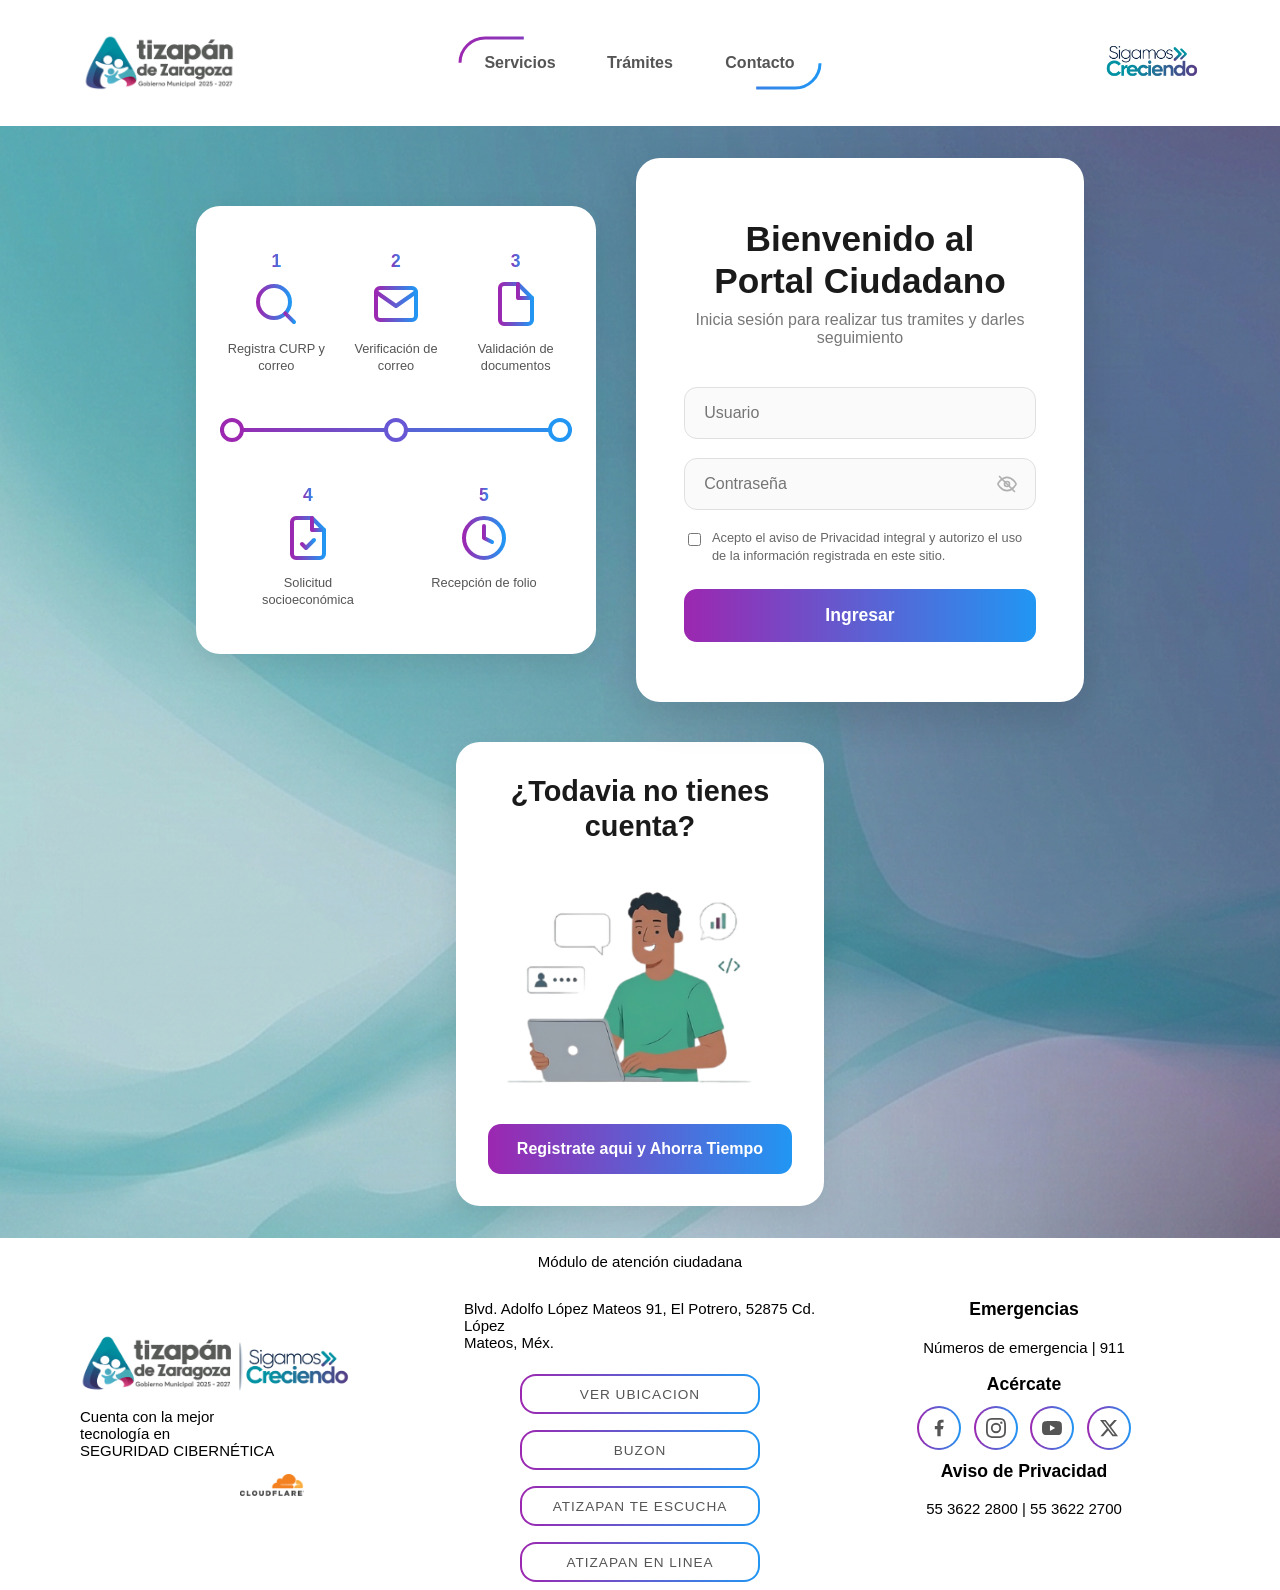
==== commit 9b36b512: "Add files via upload" ====
--- a/index.html
+++ b/index.html
@@ -1,408 +1,197 @@
 <!DOCTYPE html>
-<html lang="es">
+<html lang="en">
 
 <head>
     <meta charset="UTF-8">
     <meta name="viewport" content="width=device-width, initial-scale=1.0">
-    <title>Automatización & IA con Python | Soluciones Futuras</title>
-    <meta name="description"
-        content="Transformamos tu negocio con automatización de procesos, análisis de datos e Inteligencia Artificial. Soluciones en Python.">
-
-    <!-- Fonts: Space Grotesk (Tech) & Inter (Clean) -->
-    <link rel="preconnect" href="https://fonts.googleapis.com">
-    <link rel="preconnect" href="https://fonts.gstatic.com" crossorigin>
-    <link
-        href="https://fonts.googleapis.com/css2?family=Inter:wght@300;400;600&family=Space+Grotesk:wght@400;500;700&display=swap"
-        rel="stylesheet">
-
-    <!-- Icons -->
-    <link rel="stylesheet" href="https://cdnjs.cloudflare.com/ajax/libs/font-awesome/6.4.0/css/all.min.css">
-
-    <!-- Styles -->
+    <title>Atizapan de Zaragoza</title>
     <link rel="stylesheet" href="styles.css">
 </head>
 
 <body>
-    <!-- Background Effect -->
-    <div class="bg-grid"></div>
-    <div class="bg-glow"></div>
+    <header>
+        <div>
+            <a href="https://atizapan.gob.mx/"><img src="logo-2025.png" id="logo-2025" alt="Logo" class="logo"></a>
+        </div>
+        
+        <!-- Mobile Dropdown Toggle -->
+        <input type="checkbox" id="mobile-menu-toggle" class="mobile-menu-toggle">
+        <label for="mobile-menu-toggle" class="mobile-menu-icon" aria-label="Abrir menú">
+            <span class="hamburger"></span>
+        </label>
+        
+        <nav class="nav">
+            <div class="nav-container">
+                <a href="#" class="nav-btn">Servicios</a>
+                <a href="#" class="nav-btn">Trámites</a>
+                <a href="#" class="nav-btn">Contacto</a>
+                <svg
+                    xmlns="http://www.w3.org/2000/svg"
+                    viewBox="0 0 360 50"
+                    height="50"
+                    width="360"
+                    overflow="visible"
+                    class="nav-outline"
+                >
+                    <defs>
+                        <linearGradient id="navGrad" x1="0%" y1="0%" x2="100%" y2="0%">
+                            <stop offset="0%" style="stop-color:#9c27b0;stop-opacity:1" />
+                            <stop offset="100%" style="stop-color:#2196f3;stop-opacity:1" />
+                        </linearGradient>
+                    </defs>
+                    <rect
+                        stroke-width="3"
+                        fill="transparent"
+                        height="50"
+                        width="360"
+                        rx="25"
+                        ry="25"
+                        y="0"
+                        x="0"
+                        pathLength="100"
+                        class="nav-rect"
+                    ></rect>
+                </svg>
+            </div>
+        </nav>
+        <div class="logo">
+            <a href="https://atizapan.gob.mx/"><img src="sigamos-creciendo.png" alt="Logo" class="logo" id="logo-sigamos-creciendo"></a>
+        </div>
+    </header>
+    <main>
+        <section class="container">
+            <div class="datos">
+                <svg width="0" height="0" style="position: absolute;">
+                    <defs>
+                        <linearGradient id="grad1" x1="0%" y1="0%" x2="100%" y2="0%">
+                            <stop offset="0%" style="stop-color:#9c27b0;stop-opacity:1" />
+                            <stop offset="100%" style="stop-color:#2196f3;stop-opacity:1" />
+                        </linearGradient>
+                    </defs>
+                </svg>
+                <div class="datos-content">
+                    <div class="datos-row top">
+                        <div class="datos-item">
+                            <span class="number">1</span>
+                            <svg viewBox="0 0 24 24" fill="none" stroke="url(#grad1)" stroke-width="2" stroke-linecap="round" stroke-linejoin="round"><circle cx="11" cy="11" r="8"></circle><line x1="21" y1="21" x2="16.65" y2="16.65"></line></svg>
+                            <p>Registra CURP y correo</p>
+                        </div>
+                        <div class="datos-item">
+                            <span class="number">2</span>
+                            <svg viewBox="0 0 24 24" fill="none" stroke="url(#grad1)" stroke-width="2" stroke-linecap="round" stroke-linejoin="round"><path d="M4 4h16c1.1 0 2 .9 2 2v12c0 1.1-.9 2-2 2H4c-1.1 0-2-.9-2-2V6c0-1.1.9-2 2-2z"></path><polyline points="22,6 12,13 2,6"></polyline></svg>
+                            <p>Verificación de correo</p>
+                        </div>
+                        <div class="datos-item">
+                            <span class="number">3</span>
+                            <svg viewBox="0 0 24 24" fill="none" stroke="url(#grad1)" stroke-width="2" stroke-linecap="round" stroke-linejoin="round"><path d="M13 2H6a2 2 0 0 0-2 2v16a2 2 0 0 0 2 2h12a2 2 0 0 0 2-2V9z"></path><polyline points="13 2 13 9 20 9"></polyline></svg>
+                            <p>Validación de documentos</p>
+                        </div>
+                    </div>
+                    
+                    <div class="datos-divider">
+                        <div class="dot"></div>
+                        <div class="dot"></div>
+                        <div class="dot"></div>
+                    </div>
 
-    <!-- Navigation -->
-    <nav class="navbar glass">
-        <div class="container nav-content">
-            <a href="#" class="logo">
-                <span class="logo-icon"><i class="fas fa-robot"></i></span>
-                AUTO<span class="text-gradient">PY</span>
-            </a>
-            <ul class="nav-links">
-                <li><a href="#hero" class="nav-link">Inicio</a></li>
-                <li><a href="#problemas" class="nav-link">Soluciones</a></li>
-                <li><a href="#servicios" class="nav-link">Planes</a></li>
-                <li><a href="#proceso" class="nav-link">Proceso</a></li>
-                <li><a href="#contacto" class="btn btn-sm btn-glow">Contacto</a></li>
-            </ul>
-            <div class="hamburger">
-                <i class="fas fa-bars"></i>
-            </div>
-        </div>
-    </nav>
-
-    <!-- Hero Section -->
-    <section id="hero" class="hero-section">
-        <div class="container hero-container">
-            <div class="hero-content reveal-left">
-                <div class="badge-tech">
-                    <span class="pulsar"></span> 100% Python & IA
-                </div>
-                <h1 class="hero-title">
-                    Convertimos datos en <br>
-                    <span class="text-gradient">decisiones inteligentes</span>
-                </h1>
-                <p class="hero-desc">
-                    Deja de perder tiempo en tareas manuales. Implementamos automatización avanzada y análisis
-                    predictivo para que tu negocio funcione en piloto automático.
-                </p>
-                <div class="hero-actions">
-                    <a href="https://wa.me/5215523407074?text=Hola,%20quiero%20información%20sobre%20automatización%20y%20análisis%20de%20datos%20con%20Python%20e%20IA."
-                        class="btn btn-primary btn-glow" target="_blank">
-                        <i class="fab fa-whatsapp"></i> Hablar con un Experto
-                    </a>
-                </div>
-            </div>
-
-            <div class="hero-visual reveal-right">
-                <!-- Abstract Data Visualization / Code Console -->
-                <div class="terminal-window glass">
-                    <div class="terminal-header">
-                        <span class="dot red"></span>
-                        <span class="dot yellow"></span>
-                        <span class="dot green"></span>
-                        <div class="terminal-title">bot_optimizer.py</div>
-                    </div>
-                    <div class="terminal-body">
-                        <div class="code-line"><span class="c-purple">import</span> automation</div>
-                        <div class="code-line"><span class="c-purple">import</span> ai_brain</div>
-                        <br>
-                        <div class="code-line"><span class="c-comment"># Iniciar optimización</span></div>
-                        <div class="code-line"><span class="c-blue">def</span> <span
-                                class="c-yellow">escalar_negocio</span>():</div>
-                        <div class="code-line indent">tiempo_ahorrado = <span class="c-green">"100%"</span></div>
-                        <div class="code-line indent">errores = <span class="c-orange">0</span></div>
-                        <div class="code-line indent"><span class="c-purple">return</span> <span
-                                class="c-green">"Rentabilidad Maximizada"</span></div>
-                        <br>
-                        <div class="code-line typing-effect">> Analizando procesos... <span class="cursor">|</span>
+                    <div class="datos-row bottom">
+                        <div class="datos-item" style="width: 40%;">
+                            <span class="number">4</span>
+                            <svg viewBox="0 0 24 24" fill="none" stroke="url(#grad1)" stroke-width="2" stroke-linecap="round" stroke-linejoin="round"><path d="M14 2H6a2 2 0 0 0-2 2v16a2 2 0 0 0 2 2h12a2 2 0 0 0 2-2V8z"></path><polyline points="14 2 14 8 20 8"></polyline><path d="M9 15l2 2 4-4"></path></svg>
+                            <p>Solicitud socioeconómica</p>
+                        </div>
+                        <div class="datos-item" style="width: 40%;">
+                            <span class="number">5</span>
+                            <svg viewBox="0 0 24 24" fill="none" stroke="url(#grad1)" stroke-width="2" stroke-linecap="round" stroke-linejoin="round"><circle cx="12" cy="12" r="10"></circle><polyline points="12 6 12 12 16 14"></polyline></svg>
+                            <p>Recepción de folio</p>
                         </div>
                     </div>
                 </div>
+            </div>
+            <div class="login">
+                <h1>Bienvenido al <br> Portal Ciudadano</h1>
+                <h2>Inicia sesión para realizar tus tramites y darles seguimiento</h2>
+                <form action="">
+                    <input type="text" placeholder="Usuario">
+                    <div class="password-wrapper">
+                        <input type="password" id="passwordInput" placeholder="Contraseña">
+                        <svg id="togglePassword" class="eye-icon" viewBox="0 0 24 24" fill="none" stroke="currentColor"
+                            stroke-width="2" stroke-linecap="round" stroke-linejoin="round">
+                            <path d="M1 12s4-8 11-8 11 8 11 8-4 8-11 8-11-8-11-8z"></path>
+                            <circle cx="12" cy="12" r="3"></circle>
+                            <line x1="3" y1="3" x2="21" y2="21" id="eyeSlash"></line>
+                        </svg>
+                    </div>
+                    <div class="checkbox-container">
+                        <input type="checkbox" id="avisoPrivacidad">
+                        <label for="avisoPrivacidad">Acepto el aviso de Privacidad integral y autorizo el uso de la
+                            información registrada en este sitio.</label>
+                    </div>
+                    <button type="submit">Ingresar</button>
+                </form>
+            </div>
+            <div class="crear-cuenta">
+                <p class="text-crear-cuenta">¿Todavia no tienes cuenta?</p>
+                <img src="crear-cuenta.png" alt="Crear cuenta" class="logo-crear-cuenta">
+                <a href="crear-cuenta/crear-cuenta.html" class="link-crear-cuenta">Registrate aqui y Ahorra Tiempo</a>
+            </div>
+        </section>
+    </main>
+    <footer>
+        <div class="padre-footer">
+            <div class="footer-1-div">
+                <img src="logo-sigamos.png" alt="Logo" class="logo" id="logo-sigamos">
+                <p class="text-footer">Cuenta con la mejor <br> tecnología en <br> SEGURIDAD CIBERNÉTICA</p>
+                <img src="cloudflare.png" alt="Cloudflare" class="cloudflare">
+            </div>
 
-                <!-- Floating Elements -->
-                <div class="float-card card-1 glass">
-                    <i class="fas fa-chart-line c-green"></i>
-                    <span>+200% ROI</span>
+            <div class="footer-2-div">
+                <p class="text-footer">Módulo de atención ciudadana</p>
+                <p class="text-footer">Blvd. Adolfo López Mateos 91, El Potrero, 52875 Cd. López<br> Mateos, Méx.</p>
+                <a href="https://www.google.com/maps/place/H.+Ayuntamiento+de+Atizap%C3%A1n+de+Zaragoza/@19.5430302,-99.2352152,17z/data=!3m2!4b1!5s0x85d21cdf7630d84b:0x99780ef781c3f145!4m6!3m5!1s0x85d21cdf76755031:0x1c3dbcc6e31e77eb!8m2!3d19.5430302!4d-99.2352152!16s%2Fg%2F1thcn3f0?entry=ttu&g_ep=EgoyMDI2MDQwOC4wIKXMDSoASAFQAw%3D%3D" class="link-footer">Ver ubicacion</a>
+                <a href="https://atizapan.gob.mx/" class="link-footer">Buzon</a>
+                <a href="https://atizapan.gob.mx/" class="link-footer">Atizapan te escucha</a>
+                <a href="https://atizapanenlinea.com/" class="link-footer">Atizapan en linea</a>
+            </div>
+
+            <div class="footer-3-div">
+                <p class="text-footer-bold">Emergencias</p>
+                <p class="text-footer">Números de emergencia | 911</p>
+
+                <p class="text-footer-bold">Acércate</p>
+                <div class="redes-sociales">
+                    <a href="https://www.facebook.com/GobAtizapan" class="social-icon">
+                        <svg viewBox="0 0 24 24" width="20" height="20" fill="currentColor">
+                            <path
+                                d="M14 13.5h2.5l1-4H14v-2c0-1.03 0-2 2-2h1.5V2.14c-.326-.043-1.557-.14-2.857-.14C11.928 2 10 3.657 10 6.7v2.8H7v4h3V22h4v-8.5z" />
+                        </svg>
+                    </a>
+                    <a href="https://www.instagram.com/gobatizapan/" class="social-icon">
+                        <svg viewBox="0 0 24 24" width="20" height="20" fill="currentColor">
+                            <path
+                                d="M12 2.163c3.204 0 3.584.012 4.85.07 3.252.148 4.771 1.691 4.919 4.919.058 1.265.069 1.645.069 4.849 0 3.205-.012 3.584-.069 4.849-.149 3.225-1.664 4.771-4.919 4.919-1.266.058-1.644.07-4.85.07-3.204 0-3.584-.012-4.849-.07-3.26-.149-4.771-1.699-4.919-4.92-.058-1.265-.07-1.644-.07-4.849 0-3.204.013-3.583.07-4.849.149-3.227 1.664-4.771 4.919-4.919 1.266-.057 1.645-.069 4.849-.069zM12 0C8.741 0 8.333.014 7.053.072 2.695.272.273 2.69.073 7.052.014 8.333 0 8.741 0 12c0 3.259.014 3.668.072 4.948.2 4.358 2.618 6.78 6.98 6.98C8.333 23.986 8.741 24 12 24c3.259 0 3.668-.014 4.948-.072 4.354-.2 6.782-2.618 6.979-6.98.059-1.28.073-1.689.073-4.948 0-3.259-.014-3.667-.072-4.947-.196-4.354-2.617-6.78-6.979-6.98C15.668.014 15.259 0 12 0zm0 5.838a6.162 6.162 0 100 12.324 6.162 6.162 0 000-12.324zM12 16a4 4 0 110-8 4 4 0 010 8zm6.406-11.845a1.44 1.44 0 100 2.881 1.44 1.44 0 000-2.881z" />
+                        </svg>
+                    </a>
+                    <a href="https://www.youtube.com/@GobAtizapan/videos" class="social-icon">
+                        <svg viewBox="0 0 24 24" width="20" height="20" fill="currentColor">
+                            <path
+                                d="M23.498 6.186a3.016 3.016 0 0 0-2.122-2.136C19.505 3.5 12 3.5 12 3.5s-7.505 0-9.377.55a3.016 3.016 0 0 0-2.122 2.136C0 8.07 0 12 0 12s0 3.93.498 5.814a3.016 3.016 0 0 0 2.122 2.136c1.872.55 9.377.55 9.377.55s7.505 0 9.377-.55a3.016 3.016 0 0 0 2.122-2.136C24 15.93 24 12 24 12s0-3.93-.498-5.814zM9.545 15.568V8.432L15.818 12l-6.273 3.568z" />
+                        </svg>
+                    </a>
+                    <a href="https://x.com/GobAtizapan" class="social-icon">
+                        <svg viewBox="0 0 24 24" width="20" height="20" fill="currentColor">
+                            <path
+                                d="M18.244 2.25h3.308l-7.227 8.26 8.502 11.24H16.17l-5.214-6.817L4.99 21.75H1.68l7.73-8.835L1.254 2.25H8.08l4.713 6.231zm-1.161 17.52h1.833L7.084 4.126H5.117z" />
+                        </svg>
+                    </a>
                 </div>
-                <div class="float-card card-2 glass">
-                    <i class="fas fa-bolt c-yellow"></i>
-                    <span>Auto-Pilot</span>
-                </div>
+
+                <p class="text-footer-bold">Aviso de Privacidad</p>
+                <p class="text-footer">55 3622 2800 | 55 3622 2700</p>
             </div>
         </div>
-
-        <a href="#problemas" class="scroll-indicator">
-            <span class="mouse">
-                <span class="wheel"></span>
-            </span>
-        </a>
-    </section>
-
-    <!-- Problemas Section -->
-    <section id="problemas" class="section">
-        <div class="container">
-            <div class="section-header text-center reveal-up">
-                <h2 class="section-title">El Problema del <span class="text-highlight">Caos Manual</span></h2>
-                <p class="section-subtitle">¿Te sientes identificado con esto?</p>
-            </div>
-
-            <div class="problems-grid">
-                <div class="problem-card glass reveal-up delay-1">
-                    <div class="icon-wrapper">
-                        <i class="fas fa-repeat"></i>
-                    </div>
-                    <h3>Tareas Repetitivas</h3>
-                    <p>Horas desperdiciadas en copy-paste, Excel infinito y procesos que una máquina haría en segundos.
-                    </p>
-                </div>
-
-                <div class="problem-card glass reveal-up delay-2">
-                    <div class="icon-wrapper">
-                        <i class="fas fa-eye-slash"></i>
-                    </div>
-                    <h3>Datos sin Claridad</h3>
-                    <p>Tienes información, pero no respuestas. Tomas decisiones basadas en intuición, no en evidencia.
-                    </p>
-                </div>
-
-                <div class="problem-card glass reveal-up delay-3">
-                    <div class="icon-wrapper">
-                        <i class="fas fa-triangle-exclamation"></i>
-                    </div>
-                    <h3>Errores Humanos</h3>
-                    <p>Un error de dedo puede costar miles. Los sistemas automatizados no se cansan ni se equivocan.</p>
-                </div>
-            </div>
-        </div>
-    </section>
-
-    <!-- Servicios / Planes Section -->
-    <section id="servicios" class="section bg-darker">
-        <div class="container">
-            <div class="section-header text-center reveal-up">
-                <h2 class="section-title">Soluciones <span class="text-gradient">Inteligentes</span></h2>
-                <p class="section-subtitle">Elige el nivel de transformación que necesitas</p>
-            </div>
-
-            <div class="plans-container">
-
-                <!-- Plan Automatiza -->
-                <div class="plan-card glass reveal-up">
-                    <div class="plan-header">
-                        <span class="plan-icon"><i class="fas fa-robot"></i></span>
-                        <h3>Plan Automatiza</h3>
-                        <p class="plan-description">Adiós a lo repetitivo</p>
-                    </div>
-                    <div class="plan-pricing">
-                        <div class="price">$1,500 - $3,500 <small>MXN</small></div>
-                        <div class="sub-price">$90 - $200 USD</div>
-                    </div>
-                    <ul class="plan-features">
-                        <li><i class="fas fa-check-circle"></i> Automatización de procesos</li>
-                        <li><i class="fas fa-check-circle"></i> Scripts de Python</li>
-                        <li><i class="fas fa-check-circle"></i> Ahorro inmediato de tiempo</li>
-                        <li><i class="fas fa-check-circle"></i> Ejecución local o nube</li>
-                    </ul>
-                    <a href="https://wa.me/5215523407074?text=Hola,%20me%20interesa%20el%20Plan%20Automatiza."
-                        class="btn btn-outline" target="_blank">Empezar Ahora</a>
-                </div>
-
-                <!-- Plan Analiza -->
-                <div class="plan-card glass reveal-up delay-1">
-                    <div class="plan-header">
-                        <span class="plan-icon c-blue"><i class="fas fa-chart-bar"></i></span>
-                        <h3>Plan Analiza</h3>
-                        <p class="plan-description">Visualiza la verdad</p>
-                    </div>
-                    <div class="plan-pricing">
-                        <div class="price">$4,000 - $8,000 <small>MXN</small></div>
-                        <div class="sub-price">$235 - $470 USD</div>
-                    </div>
-                    <ul class="plan-features">
-                        <li><i class="fas fa-check-circle"></i> Limpieza de Datos (ETL)</li>
-                        <li><i class="fas fa-check-circle"></i> Dashboards Interactivos</li>
-                        <li><i class="fas fa-check-circle"></i> Insights de Negocio</li>
-                        <li><i class="fas fa-check-circle"></i> Reportes Automáticos</li>
-                    </ul>
-                    <a href="https://wa.me/5215523407074?text=Hola,%20me%20interesa%20el%20Plan%20Analiza."
-                        class="btn btn-outline" target="_blank">Ver Datos</a>
-                </div>
-
-                <!-- Plan Inteligencia -->
-                <div class="plan-card glass featured reveal-up delay-2">
-                    <div class="popular-badge">RECOMENDADO</div>
-                    <div class="ghost-glow"></div>
-                    <div class="plan-header">
-                        <span class="plan-icon c-purple"><i class="fas fa-brain"></i></span>
-                        <h3>Plan Inteligencia</h3>
-                        <p class="plan-description">El futuro, hoy</p>
-                    </div>
-                    <div class="plan-pricing">
-                        <div class="price">$9,000 - $18,000 <small>MXN</small></div>
-                        <div class="sub-price">$530 - $1,060 USD</div>
-                    </div>
-                    <ul class="plan-features">
-                        <li><i class="fas fa-bolt"></i> <strong>IA & Machine Learning</strong></li>
-                        <li><i class="fas fa-check-circle"></i> Predicción de ventas/errores</li>
-                        <li><i class="fas fa-check-circle"></i> Automatización cognitiva</li>
-                        <li><i class="fas fa-check-circle"></i> Solución End-to-End</li>
-                    </ul>
-                    <a href="https://wa.me/5215523407074?text=Hola,%20me%20interesa%20el%20Plan%20Inteligencia."
-                        class="btn btn-primary btn-glow" target="_blank">Transformar Todo</a>
-                </div>
-
-                <!-- Plan Personalizado -->
-                <div class="plan-card glass reveal-up delay-3 full-width-mobile">
-                    <div class="plan-header">
-                        <span class="plan-icon c-white"><i class="fas fa-gem"></i></span>
-                        <h3>A Medida</h3>
-                        <p class="plan-description">Proyectos de gran escala</p>
-                    </div>
-                    <div class="plan-pricing">
-                        <div class="price">Desde $15,000 <small>MXN</small></div>
-                        <div class="sub-price">Desde $880 USD</div>
-                    </div>
-                    <ul class="plan-features">
-                        <li><i class="fas fa-check-circle"></i> Consultoría Arquitectónica</li>
-                        <li><i class="fas fa-check-circle"></i> Integración de múltiples APIs</li>
-                        <li><i class="fas fa-check-circle"></i> Soporte Prioritario</li>
-                    </ul>
-                    <a href="https://wa.me/5215523407074?text=Hola,%20necesito%20una%20solución%20personalizada."
-                        class="btn btn-outline" target="_blank">Cotizar Proyecto</a>
-                </div>
-
-            </div>
-        </div>
-    </section>
-
-    <!-- Proceso Section -->
-    <section id="proceso" class="section">
-        <div class="container">
-            <div class="section-header text-center reveal-up">
-                <h2 class="section-title">Flujo de <span class="text-gradient">Trabajo</span></h2>
-                <p class="section-subtitle">Sin complicaciones, solo resultados</p>
-            </div>
-
-            <div class="process-steps">
-                <div class="step-item reveal-left">
-                    <div class="step-number">01</div>
-                    <div class="step-content glass">
-                        <h3>Diagnóstico</h3>
-                        <p>Analizamos el problema raíz. No adivinamos, auditamos.</p>
-                    </div>
-                </div>
-                <div class="step-item reveal-right">
-                    <div class="step-number">02</div>
-                    <div class="step-content glass">
-                        <h3>Diseño</h3>
-                        <p>Arquitectura de la solución. Seleccionamos las mejores librerías de Python.</p>
-                    </div>
-                </div>
-                <div class="step-item reveal-left">
-                    <div class="step-number">03</div>
-                    <div class="step-content glass">
-                        <h3>Desarrollo</h3>
-                        <p>Codificación ágil, limpia y modular. Pruebas rigurosas.</p>
-                    </div>
-                </div>
-                <div class="step-item reveal-right">
-                    <div class="step-number">04</div>
-                    <div class="step-content glass">
-                        <h3>Entrega</h3>
-                        <p>Implementación, capacitación y documentación. Todo listo para correr.</p>
-                    </div>
-                </div>
-                <div class="connector-line"></div>
-            </div>
-        </div>
-    </section>
-
-    <!-- Why Choose Me -->
-    <section class="section bg-grid-2">
-        <div class="container">
-            <div class="split-layout">
-                <div class="text-side reveal-left">
-                    <h2 class="section-title">¿Por qué este servicio?</h2>
-                    <ul class="benefits-list">
-                        <li>
-                            <i class="fas fa-code-branch"></i>
-                            <div>
-                                <strong>Desarrollador Especializado</strong>
-                                <p>No soy una agencia genérica. Soy experto en Python e IA.</p>
-                            </div>
-                        </li>
-                        <li>
-                            <i class="fas fa-rocket"></i>
-                            <div>
-                                <strong>Resultados Reales</strong>
-                                <p>Automatización que se traduce en dinero y tiempo ahorrado.</p>
-                            </div>
-                        </li>
-                        <li>
-                            <i class="fas fa-user-shield"></i>
-                            <div>
-                                <strong>Confianza y Claridad</strong>
-                                <p>Te explico qué hago y cómo funciona. Sin cajas negras.</p>
-                            </div>
-                        </li>
-                    </ul>
-                </div>
-                <div class="visual-side reveal-right">
-                    <!-- Tech Illustration created with CSS/HTML -->
-                    <div class="tech-sphere glass">
-                        <div class="orbit orbit-1"></div>
-                        <div class="orbit orbit-2"></div>
-                        <div class="orbit orbit-3"></div>
-                        <i class="fab fa-python center-icon"></i>
-                        <div class="float-badge b1">Pandas</div>
-                        <div class="float-badge b2">TensorFlow</div>
-                        <div class="float-badge b3">Selenium</div>
-                    </div>
-                </div>
-            </div>
-        </div>
-    </section>
-
-
-    <!-- Certificados Section -->
-    <section id="certificados" class="section">
-        <div class="container">
-            <div class="section-header text-center reveal-up">
-                <h2 class="section-title">Certificaciones & <span class="text-gradient">Trayectoria</span></h2>
-                <p class="section-subtitle">Validación técnica y profesional</p>
-            </div>
-
-            <div class="cert-container reveal-up">
-                <div class="cert-card glass">
-                    <div class="cert-image-wrapper">
-                        <img src="images/pandas_cert.png" alt="Certificado Pandas - Leonardo Hernández"
-                            class="cert-image">
-                        <div class="cert-overlay">
-                            <i class="fas fa-search-plus"></i>
-                        </div>
-                    </div>
-                    <div class="cert-info">
-                        <h3>Leonardo Hernández</h3>
-                        <p class="cert-title">Data Analysis with Pandas</p>
-                        <p class="cert-issuer"><i class="fas fa-award"></i> Verificado</p>
-                    </div>
-                </div>
-            </div>
-        </div>
-    </section>
-
-
-    <section id="contacto" class="section contact-hero">
-        <div class="container text-center reveal-up">
-            <h2 class="section-title large">¿Listo para <span class="text-gradient">Evolucionar?</span></h2>
-            <p class="contact-text">
-                No dejes para mañana lo que puedes automatizar hoy.<br>
-                Hablemos directamente por WhatsApp y analicemos tu caso.
-            </p>
-            <br>
-            <a href="https://wa.me/5215523407074?text=Hola,%20quiero%20información%20sobre%20automatización%20y%20análisis%20de%20datos%20con%20Python%20e%20IA."
-                class="btn btn-primary btn-xl btn-glow" target="_blank">
-                <i class="fab fa-whatsapp"></i> Iniciar Conversación
-            </a>
-            <p class="small-note mt-4">Respuesta rápida garantizada.</p>
-        </div>
-        <div class="bg-glow-bottom"></div>
-    </section>
-
-    <footer>
-        <div class="container footer-content">
-            <div class="footer-logo">AUTO<span class="text-highlight">PY</span></div>
-            <p>&copy; 2024 Soluciones de Automatización & IA. Hecho en México.</p>
-        </div>
     </footer>
-
-
-    <!-- Image Modal / Lightbox -->
-    <div id="cert-modal" class="modal">
-        <span class="close-modal">&times;</span>
-        <img class="modal-content" id="img01">
-        <div id="caption"></div>
-    </div>
-
-    <script src="script.js"></script>
+    <script src="scritp.js"></script>
 </body>
 
-
 </html>
--- a/styles.css
+++ b/styles.css
@@ -1,1211 +1,766 @@
-/* 
-   FUTURISTIC / AI / AUTOMATION THEME 
-   Focus: Dark, Neon, Clean, Glassmorphism
-*/
-
-:root {
-    /* Palette */
-    --bg-darker: #050507;
-    --bg-dark: #0a0a0f;
-    --bg-panel: #13131f;
-
-    --primary: #58C4DC;
-    /* Cyan Python */
-    --primary-glow: rgba(88, 196, 220, 0.4);
-
-    --secondary: #9D65FD;
-    /* AI Purple */
-    --secondary-glow: rgba(157, 101, 253, 0.4);
-
-    --accent-red: #FF4A57;
-    --accent-green: #00E676;
-
-    --text-main: #FFFFFF;
-    --text-muted: #94A3B8;
-
-    /* Gradients */
-    --gradient-text: linear-gradient(135deg, #58C4DC 0%, #9D65FD 100%);
-    --gradient-glow: linear-gradient(135deg, rgba(88, 196, 220, 0.2) 0%, rgba(157, 101, 253, 0.2) 100%);
-
-    /* Layout */
-    --nav-height: 80px;
-    --border-glass: 1px solid rgba(255, 255, 255, 0.08);
-}
-
-/* RESET & BASE */
-* {
-    margin: 0;
-    padding: 0;
-    box-sizing: border-box;
-}
-
 html {
-    scroll-behavior: smooth;
-    font-size: 16px;
-}
-
-::selection {
-    background: var(--primary);
-    color: #000;
-}
-
-::-webkit-scrollbar {
-    width: 8px;
-}
-
-::-webkit-scrollbar-track {
-    background: var(--bg-darker);
-}
-
-::-webkit-scrollbar-thumb {
-    background: #333;
-    border-radius: 4px;
-}
-
-::-webkit-scrollbar-thumb:hover {
-    background: var(--primary);
+    margin: 0;
+    padding: 0;
+    box-sizing: border-box;
+    overflow-x: hidden;
 }
 
 body {
-    font-family: 'Inter', sans-serif;
-    background-color: var(--bg-darker);
-    color: var(--text-main);
-    line-height: 1.6;
+    margin: 0;
+    padding: 0;
+    box-sizing: border-box;
+    background-image: url(fondo.png);
+    background-size: cover;
+    background-position: center;
+    background-repeat: no-repeat;
     overflow-x: hidden;
+}
+
+header {
+    margin: 0;
+    padding: 1rem 5rem;
+    box-sizing: border-box;
+    display: flex;
+    justify-content: space-between;
+    align-items: center;
+    background-color: white;
+    height: auto;
+    opacity: 1;
+}
+
+header>div:first-child {
+    flex: 1;
+    display: flex;
+    justify-content: flex-start;
+}
+
+header>.nav {
+    flex: 1;
+    display: flex;
+    justify-content: center;
+}
+
+header>div:last-child {
+    flex: 1;
+    display: flex;
+    justify-content: flex-end;
+    width: auto;
+}
+
+.logo {
+    width: 5rem;
+    height: auto;
+}
+
+#logo-2025 {
+    width: 10rem;
+}
+
+#logo-sigamos-creciendo {
+    width: 6rem;
+    margin: 0;
+}
+
+main {
+    margin: 0;
+    padding: 0;
+    box-sizing: border-box;
+}
+
+footer {
+    margin: 0;
+    padding: 0;
+    box-sizing: border-box;
+}
+
+.nav {
+    margin: 0;
+    padding: 0;
+    box-sizing: border-box;
+    display: flex;
+    justify-content: center;
+}
+
+.nav-outline {
+    position: absolute;
+    inset: 0;
+    pointer-events: none;
+    z-index: 1;
+}
+
+.nav-rect {
+    stroke-dashoffset: 5;
+    stroke-dasharray: 0 0 10 40 10 40;
+    transition: 0.5s;
+    stroke: url(#navGrad);
+}
+
+.nav-container {
     position: relative;
-}
-
-h1,
-h2,
-h3,
-h4,
-.logo {
-    font-family: 'Space Grotesk', sans-serif;
+    background: transparent;
+    display: flex;
+    flex-direction: row;
+    justify-content: space-around;
+    align-items: center;
+    padding: 0;
+    width: 360px;
+    height: 50px;
+    border-radius: 25px;
+}
+
+.nav-container:hover .nav-outline .nav-rect {
+    transition: 999999s;
+    stroke-dashoffset: 1;
+    stroke-dasharray: 0;
+}
+
+.nav-btn {
+    padding: 0.5rem 1rem;
+    color: #555;
+    text-decoration: none;
+    font-family: "Poppins", sans-serif;
+    font-size: 1rem;
+    font-weight: 600;
+    cursor: pointer;
+    transition: 0.3s;
+    z-index: 2;
+    text-align: center;
+    flex: 1;
+}
+
+.nav-btn:hover {
+    color: #9c27b0;
+}
+
+.nav-btn:nth-child(1):hover ~ svg .nav-rect {
+    stroke-dashoffset: 0;
+    stroke-dasharray: 0 1 12 68.1 12.2 6.7;
+}
+
+.nav-btn:nth-child(2):hover ~ svg .nav-rect {
+    stroke-dashoffset: 0;
+    stroke-dasharray: 0 14.6 14.7 35.3 14.7 20.7;
+}
+
+.nav-btn:nth-child(3):hover ~ svg .nav-rect {
+    stroke-dashoffset: 0;
+    stroke-dasharray: 0 31.1 12.2 7.3 12.2 37.2;
+}
+
+.nav-btn:hover ~ .nav-outline .nav-rect {
+    stroke-dashoffset: 0;
+    transition: 0.5s !important;
+}
+
+ul {
+    margin: 3rem;
+    padding: 3rem;
+    gap: 1rem;
+}
+
+.container {
+    margin: 0;
+    padding: 2rem;
+    box-sizing: border-box;
+    display: flex;
+    justify-content: center;
+    align-items: center;
+    min-height: 100vh;
+    flex-wrap: wrap;
+    gap: 2.5rem;
+    width: 100%;
+}
+
+.datos {
+    margin: 0;
+    padding: 1.5rem;
+    box-sizing: border-box;
+    display: flex;
+    flex-direction: column;
+    justify-content: center;
+    align-items: center;
+    background-color: #ffffff;
+    width: 25rem;
+    height: auto;
+    min-height: 28rem;
+    border-radius: 1.5rem;
+    box-shadow: 0 10px 30px rgba(0, 0, 0, 0.08); /* Minimalist shadow */
+    transition: transform 0.4s ease, box-shadow 0.4s ease;
+}
+
+.datos:hover {
+    transform: translateY(-8px);
+    box-shadow: 0 20px 40px rgba(0, 0, 0, 0.12);
+}
+
+.datos-content {
+    display: flex;
+    flex-direction: column;
+    width: 100%;
+    justify-content: space-evenly;
+    height: 100%;
+    flex: 1;
+}
+
+.datos-row {
+    display: flex;
+    width: 100%;
+    justify-content: space-between;
+}
+
+.datos-row.top {
+    align-items: flex-end;
+}
+
+.datos-row.bottom {
+    justify-content: space-around;
+    align-items: flex-start;
+}
+
+.datos-item {
+    display: flex;
+    flex-direction: column;
+    align-items: center;
+    width: 32%;
+    text-align: center;
+}
+
+.datos-item svg {
+    width: 3rem;
+    height: 3rem;
+    margin-bottom: 0.8rem;
+    transition: transform 0.3s ease;
+}
+
+.datos-item:hover svg {
+    transform: scale(1.15) translateY(-3px);
+}
+
+.datos-item p {
+    font-family: "Poppins", sans-serif;
+    font-size: 0.8rem;
+    font-weight: 500;
+    color: #555;
+    margin: 0;
+    line-height: 1.3;
+}
+
+.datos-item span.number {
+    font-family: "Poppins", sans-serif;
     font-weight: 700;
-}
-
-a {
-    text-decoration: none;
-    transition: all 0.3s ease;
-    color: inherit;
-}
-
-ul {
-    list-style: none;
-}
-
-/* UTILITIES */
-.container {
-    max-width: 1200px;
-    margin: 0 auto;
-    padding: 0 20px;
-}
-
-.text-gradient {
-    background: var(--gradient-text);
+    font-size: 1.1rem;
+    color: #9c27b0;
+    margin-bottom: 0.5rem;
+    background: linear-gradient(to right, #9c27b0, #2196f3);
     -webkit-background-clip: text;
     background-clip: text;
-    color: transparent;
-}
-
-.text-highlight {
-    color: var(--primary);
-}
-
-.text-center {
+    -webkit-text-fill-color: transparent;
+}
+
+.datos-divider {
+    width: 100%;
+    height: 4px;
+    background: linear-gradient(to right, #9c27b0, #2196f3);
+    border-radius: 2px;
+    margin: 2rem 0;
+    position: relative;
+    display: flex;
+    justify-content: space-between;
+    align-items: center;
+}
+
+.datos-divider .dot {
+    width: 16px;
+    height: 16px;
+    border-radius: 50%;
+    background-color: white;
+    border: 4px solid;
+}
+
+.datos-divider .dot:nth-child(1) { border-color: #9c27b0; }
+.datos-divider .dot:nth-child(2) { border-color: #6857d4; }
+.datos-divider .dot:nth-child(3) { border-color: #2196f3; }
+
+.login {
+    margin: 0;
+    padding: 3rem;
+    box-sizing: border-box;
+    display: flex;
+    flex-direction: column;
+    justify-content: center;
+    align-items: center;
+    background-color: #ffffff;
+    width: 28rem;
+    height: auto;
+    min-height: 34rem;
+    border-radius: 1.5rem;
+    box-shadow: 0 15px 40px rgba(0, 0, 0, 0.12); /* Slightly deeper shadow */
+    transition: transform 0.4s ease, box-shadow 0.4s ease;
+    z-index: 2;
+}
+
+.login:hover {
+    transform: translateY(-8px) scale(1.02);
+    box-shadow: 0 25px 50px rgba(0, 0, 0, 0.15);
+}
+
+.login h1 {
+    font-family: "Poppins", sans-serif;
+    font-size: 2.2rem;
+    font-weight: 700;
+    color: #1a1a1a;
     text-align: center;
-}
-
-/* GLASSMORPHISM */
-.glass {
-    background: rgba(19, 19, 31, 0.7);
-    backdrop-filter: blur(12px);
-    -webkit-backdrop-filter: blur(12px);
-    border: var(--border-glass);
-    box-shadow: 0 8px 32px 0 rgba(0, 0, 0, 0.3);
-}
-
-/* BACKGROUNDS */
-.bg-grid {
-    position: fixed;
-    top: 0;
-    left: 0;
-    width: 100%;
-    height: 100%;
-    background-image:
-        linear-gradient(rgba(255, 255, 255, 0.03) 1px, transparent 1px),
-        linear-gradient(90deg, rgba(255, 255, 255, 0.03) 1px, transparent 1px);
-    background-size: 50px 50px;
-    z-index: -2;
-    mask-image: radial-gradient(circle at center, black 40%, transparent 100%);
-}
-
-.bg-glow {
-    position: fixed;
-    top: -50%;
-    left: -50%;
-    width: 200%;
-    height: 200%;
-    background: radial-gradient(circle at 50% 50%, rgba(88, 196, 220, 0.08) 0%, transparent 50%);
-    z-index: -1;
-    animation: pulseGlow 10s infinite alternate;
-}
-
-/* NAVBAR */
-.navbar {
-    position: fixed;
-    top: 0;
-    width: 100%;
-    height: var(--nav-height);
-    z-index: 1000;
-    transition: all 0.4s ease;
-}
-
-.nav-content {
-    height: 100%;
-    display: flex;
-    justify-content: space-between;
-    align-items: center;
-}
-
-.logo {
-    font-size: 1.5rem;
-    display: flex;
-    align-items: center;
-    gap: 10px;
-    color: var(--text-main);
-}
-
-.logo-icon {
-    color: var(--primary);
-    font-size: 1.8rem;
-    filter: drop-shadow(0 0 5px var(--primary));
-}
-
-.nav-links {
-    display: flex;
-    gap: 30px;
-    align-items: center;
-}
-
-.nav-link {
-    color: var(--text-muted);
-    font-size: 0.95rem;
+    margin: 0 0 0.5rem 0;
+    line-height: 1.2;
+}
+
+.login h2 {
+    font-family: "Poppins", sans-serif;
+    font-size: 1rem;
+    font-weight: 400;
+    color: #777;
+    text-align: center;
+    margin: 0 0 2.5rem 0;
+}
+
+.login form {
+    display: flex;
+    flex-direction: column;
+    width: 100%;
+}
+
+.login input[type="text"],
+.login input[type="password"] {
+    width: 100%;
+    padding: 1rem 1.2rem;
+    border: 1px solid #e0e0e0;
+    border-radius: 0.8rem;
+    font-family: "Poppins", sans-serif;
+    font-size: 1rem;
+    background-color: #fafafa;
+    box-sizing: border-box;
+    transition: all 0.3s ease;
+}
+
+.login input[type="text"],
+.password-wrapper {
+    margin-bottom: 1.2rem;
+}
+
+.password-wrapper {
     position: relative;
-    padding: 5px 0;
-}
-
-.nav-link::after {
-    content: '';
+    width: 100%;
+}
+
+.password-wrapper input[type="password"] {
+    padding-right: 3rem;
+    margin-bottom: 0;
+}
+
+.eye-icon {
     position: absolute;
-    bottom: 0;
-    left: 0;
-    width: 0;
-    height: 2px;
-    background: var(--primary);
-    transition: width 0.3s ease;
-}
-
-.nav-link:hover {
-    color: var(--text-main);
-}
-
-.nav-link:hover::after {
-    width: 100%;
-}
-
-.btn {
-    padding: 12px 24px;
-    border-radius: 8px;
+    right: 1.2rem;
+    top: 50%;
+    transform: translateY(-50%);
+    width: 20px;
+    height: 20px;
+    color: #b0b0b0;
+    cursor: pointer;
+    transition: color 0.3s ease, transform 0.2s ease;
+}
+
+.eye-icon:hover {
+    color: #9c27b0;
+    transform: translateY(-50%) scale(1.1);
+}
+
+.login input[type="text"]:focus,
+.login input[type="password"]:focus {
+    border-color: #9c27b0;
+    background-color: #ffffff;
+    box-shadow: 0 0 0 3px rgba(156, 39, 176, 0.1);
+    outline: none;
+}
+
+.checkbox-container {
+    display: flex;
+    align-items: flex-start;
+    gap: 0.5rem;
+    margin-bottom: 1.5rem;
+}
+
+.checkbox-container input[type="checkbox"] {
+    margin-top: 0.25rem;
+    cursor: pointer;
+}
+
+.checkbox-container label {
+    font-family: "Poppins", sans-serif;
+    font-size: 0.8rem;
+    color: #666;
+    line-height: 1.4;
+    cursor: pointer;
+}
+
+.login button[type="submit"] {
+    width: 100%;
+    padding: 1rem;
+    border: none;
+    border-radius: 0.8rem;
+    background: linear-gradient(to right, #9c27b0, #2196f3, #9c27b0);
+    background-size: 200% auto;
+    color: white;
+    font-family: "Poppins", sans-serif;
+    font-size: 1.1rem;
     font-weight: 600;
     cursor: pointer;
-    display: inline-flex;
-    align-items: center;
-    gap: 8px;
-    font-family: 'Space Grotesk', sans-serif;
-}
-
-.btn-sm {
-    padding: 8px 16px;
-    font-size: 0.9rem;
-}
-
-.btn-xl {
-    padding: 18px 36px;
-    font-size: 1.2rem;
-}
-
-.btn-primary {
-    background: var(--primary);
-    color: #000;
-    border: none;
-    position: relative;
-    overflow: hidden;
-    z-index: 1;
-}
-
-.btn-primary::before {
-    content: '';
-    position: absolute;
-    top: 0;
-    left: 0;
-    width: 0%;
-    height: 100%;
-    background: var(--secondary);
-    transition: width 0.3s ease;
-    z-index: -1;
-}
-
-.btn-primary:hover::before {
-    width: 100%;
-}
-
-.btn-primary:hover {
-    color: #fff;
-}
-
-.btn-outline {
-    background: transparent;
-    border: 1px solid var(--primary);
-    color: var(--primary);
-}
-
-.btn-outline:hover {
-    background: rgba(88, 196, 220, 0.1);
-    box-shadow: 0 0 15px rgba(88, 196, 220, 0.3);
-}
-
-.btn-glow {
-    box-shadow: 0 0 20px rgba(88, 196, 220, 0.4);
-}
-
-.btn-glow:hover {
-    box-shadow: 0 0 30px rgba(88, 196, 220, 0.6);
-}
-
-.hamburger {
-    display: none;
-    margin-left: auto;
-    font-size: 1.5rem;
-    cursor: pointer;
-}
-
-/* HERO SECTION */
-.hero-section {
-    min-height: 100vh;
-    padding-top: var(--nav-height);
-    display: flex;
-    align-items: center;
-    position: relative;
-    overflow: hidden;
-}
-
-.hero-container {
-    display: grid;
-    grid-template-columns: 1fr 1fr;
-    gap: 50px;
-    align-items: center;
-    z-index: 2;
-}
-
-.badge-tech {
-    display: inline-flex;
-    align-items: center;
-    gap: 8px;
-    padding: 6px 12px;
-    background: rgba(88, 196, 220, 0.1);
-    border: 1px solid rgba(88, 196, 220, 0.3);
-    border-radius: 20px;
-    color: var(--primary);
-    font-size: 0.85rem;
-    font-weight: 600;
-    margin-bottom: 25px;
-}
-
-.pulsar {
-    width: 8px;
-    height: 8px;
-    background: var(--primary);
-    border-radius: 50%;
-    box-shadow: 0 0 5px var(--primary);
-    animation: pulsar 1.5s infinite;
-}
-
-.hero-title {
-    font-size: 4rem;
-    line-height: 1.1;
-    margin-bottom: 20px;
-}
-
-.hero-desc {
-    font-size: 1.15rem;
-    color: var(--text-muted);
-    max-width: 500px;
-    margin-bottom: 35px;
-}
-
-/* Hero Terminal Visual */
-.hero-visual {
-    position: relative;
-    perspective: 1000px;
-}
-
-.terminal-window {
-    width: 100%;
-    max-width: 500px;
-    border-radius: 12px;
-    overflow: hidden;
-    transform: rotateY(-10deg) rotateX(5deg);
-    transition: transform 0.3s ease;
-}
-
-.terminal-window:hover {
-    transform: rotateY(0deg) rotateX(0deg);
-}
-
-.terminal-header {
-    background: #1e1e2e;
-    padding: 10px 15px;
-    display: flex;
-    align-items: center;
-    gap: 8px;
-    border-bottom: 1px solid #333;
-}
-
-.terminal-title {
-    margin-left: auto;
-    font-family: monospace;
-    font-size: 0.8rem;
-    color: #666;
-}
-
-.dot {
-    width: 12px;
-    height: 12px;
-    border-radius: 50%;
-}
-
-.red {
-    background: #ff5f56;
-}
-
-.yellow {
-    background: #ffbd2e;
-}
-
-.green {
-    background: #27c93f;
-}
-
-.terminal-body {
-    padding: 20px;
-    font-family: 'Fira Code', monospace;
-    font-size: 0.9rem;
-    color: #d4d4d4;
-    min-height: 250px;
-}
-
-.code-line {
-    margin-bottom: 5px;
-}
-
-.indent {
-    padding-left: 20px;
-}
-
-/* Code colors */
-.c-purple {
-    color: #c586c0;
-}
-
-.c-blue {
-    color: #569cd6;
-}
-
-.c-yellow {
-    color: #dcdcaa;
-}
-
-.c-green {
-    color: #6a9955;
-}
-
-/* String */
-.c-string {
-    color: #ce9178;
-}
-
-.c-orange {
-    color: #ce9178;
-}
-
-.c-comment {
-    color: #6a9955;
-}
-
-.typing-effect {
-    border-right: 2px solid var(--primary);
-    display: inline-block;
-    animation: blink 0.75s step-end infinite;
-}
-
-/* Floating Cards */
-.float-card {
-    position: absolute;
-    padding: 15px 25px;
-    border-radius: 12px;
-    display: flex;
-    align-items: center;
-    gap: 12px;
-    font-weight: 700;
-    animation: float 6s ease-in-out infinite;
-}
-
-.card-1 {
-    top: -20px;
-    right: -20px;
-    z-index: 3;
-}
-
-.card-2 {
-    bottom: 30px;
-    left: -30px;
-    animation-delay: 2s;
-    z-index: 3;
-}
-
-/* Scroll Mouse */
-.scroll-indicator {
-    position: absolute;
-    bottom: 30px;
-    left: 50%;
-    transform: translateX(-50%);
-    opacity: 0.6;
-}
-
-.mouse {
-    width: 26px;
-    height: 40px;
-    border: 2px solid var(--text-muted);
-    border-radius: 20px;
-    display: flex;
-    justify-content: center;
-    padding-top: 8px;
-}
-
-.wheel {
-    width: 4px;
-    height: 6px;
-    background: var(--text-main);
-    border-radius: 2px;
-    animation: scrollWheel 1.5s infinite;
-}
-
-/* SECTIONS COMMON */
-.section {
-    padding: 100px 0;
-}
-
-.section-title {
-    font-size: 2.5rem;
-    margin-bottom: 15px;
-}
-
-.section-subtitle {
-    color: var(--text-muted);
-    font-size: 1.1rem;
-    margin-bottom: 60px;
-}
-
-/* PROBLEM CARDS */
-.problems-grid {
-    display: grid;
-    grid-template-columns: repeat(auto-fit, minmax(300px, 1fr));
-    gap: 30px;
-}
-
-.problem-card {
-    padding: 40px 30px;
-    border-radius: 16px;
-    transition: transform 0.3s ease;
-}
-
-.problem-card:hover {
-    transform: translateY(-10px);
-    border-color: var(--primary);
-}
-
-.icon-wrapper {
-    width: 60px;
-    height: 60px;
-    background: rgba(255, 255, 255, 0.05);
-    border-radius: 12px;
-    display: flex;
-    align-items: center;
-    justify-content: center;
-    font-size: 1.5rem;
-    color: var(--primary);
-    margin-bottom: 25px;
-    transition: all 0.3s ease;
-}
-
-.problem-card:hover .icon-wrapper {
-    background: var(--primary);
-    color: #000;
-}
-
-.problem-card h3 {
-    margin-bottom: 15px;
-    font-size: 1.4rem;
-}
-
-.problem-card p {
-    color: var(--text-muted);
-    font-size: 0.95rem;
-}
-
-/* PLANS */
-.bg-darker {
-    background: #020204;
-}
-
-.plans-container {
-    display: grid;
-    grid-template-columns: repeat(auto-fit, minmax(280px, 1fr));
-    gap: 30px;
-    align-items: center;
-}
-
-.plan-card {
-    border-radius: 16px;
-    padding: 40px 30px;
-    position: relative;
-    transition: transform 0.3s ease;
-    display: flex;
-    flex-direction: column;
-}
-
-.plan-card:hover {
-    transform: translateY(-10px);
-}
-
-.plan-card.featured {
-    border: 1px solid var(--secondary);
-    transform: scale(1.05);
-    z-index: 2;
-    background: linear-gradient(180deg, rgba(157, 101, 253, 0.08) 0%, rgba(19, 19, 31, 0.9) 100%);
-}
-
-.plan-card.featured:hover {
-    transform: scale(1.05) translateY(-5px);
-}
-
-.popular-badge {
-    position: absolute;
-    top: 0;
-    left: 50%;
-    transform: translateX(-50%);
-    background: var(--secondary);
-    color: white;
-    padding: 5px 15px;
-    font-size: 0.75rem;
-    font-weight: 700;
-    border-bottom-left-radius: 10px;
-    border-bottom-right-radius: 10px;
-}
-
-.plan-header {
-    margin-bottom: 25px;
-    text-align: center;
-}
-
-.plan-icon {
-    font-size: 2rem;
-    color: var(--primary);
-    display: block;
-    margin-bottom: 15px;
-}
-
-.plan-pricing {
-    text-align: center;
-    margin-bottom: 30px;
-    padding-bottom: 20px;
-    border-bottom: 1px solid rgba(255, 255, 255, 0.05);
-}
-
-.price {
+    transition: background-position 0.4s ease, transform 0.2s ease, box-shadow 0.2s ease;
+}
+
+.login button[type="submit"]:hover {
+    background-position: right center;
+    box-shadow: 0 8px 20px rgba(33, 150, 243, 0.5);
+    transform: translateY(-2px);
+}
+
+.crear-cuenta {
+    margin: 0;
+    padding: 2rem;
+    box-sizing: border-box;
+    display: flex;
+    flex-direction: column;
+    justify-content: center;
+    align-items: center;
+    background-color: #ffffff;
+    width: 23rem;
+    height: auto;
+    min-height: 28rem;
+    border-radius: 1.5rem;
+    box-shadow: 0 10px 30px rgba(0, 0, 0, 0.08);
+    transition: transform 0.4s ease, box-shadow 0.4s ease;
+}
+
+.crear-cuenta:hover {
+    transform: translateY(-8px);
+    box-shadow: 0 20px 40px rgba(0, 0, 0, 0.12);
+}
+
+.text-crear-cuenta {
+    font-family: "Poppins", sans-serif;
     font-size: 1.8rem;
     font-weight: 700;
-}
-
-.sub-price {
-    font-size: 0.9rem;
-    color: var(--text-muted);
-}
-
-.plan-features {
-    margin-bottom: 30px;
-    flex-grow: 1;
-}
-
-.plan-features li {
-    margin-bottom: 15px;
-    display: flex;
-    gap: 10px;
-    color: var(--text-muted);
-    font-size: 0.95rem;
-}
-
-.plan-features i {
-    color: var(--primary);
-}
-
-.c-blue {
-    color: #3b82f6;
-}
-
-.c-purple {
-    color: #a855f7;
-}
-
-.c-white {
+    color: #1a1a1a;
+    text-align: center;
+    margin: 0 0 0 0;
+    line-height: 1.2;
+}
+
+.logo-crear-cuenta {
+    width: 35rem;
+    height: auto;
+    margin: 0 0 0 0;
+}
+
+.link-crear-cuenta {
+    display: inline-block;
+    width: 100%;
+    padding: 1rem;
+    border-radius: 0.8rem;
+    background: linear-gradient(to right, #9c27b0, #2196f3, #9c27b0);
+    background-size: 200% auto;
     color: white;
-}
-
-/* PROCESS */
-.process-steps {
+    font-family: "Poppins", sans-serif;
+    font-size: 1rem;
+    font-weight: 600;
+    text-align: center;
+    text-decoration: none;
+    transition: background-position 0.4s ease, transform 0.2s ease, box-shadow 0.2s ease;
+    box-sizing: border-box;
+}
+
+.link-crear-cuenta:hover {
+    background-position: right center;
+    box-shadow: 0 8px 20px rgba(33, 150, 243, 0.5);
+    transform: translateY(-2px);
+    color: white;
+}
+
+footer {
+    margin: 0;
+    padding: 0;
+    box-sizing: border-box;
     display: flex;
     justify-content: space-between;
-    position: relative;
+    align-items: center;
+    background-color: white;
+    height: auto;
+    opacity: 1;
+}
+
+.padre-footer {
+    width: 100%;
+    padding: 0 5rem;
+    box-sizing: border-box;
+    display: flex;
+    justify-content: space-between;
+    align-items: center;
     flex-wrap: wrap;
-    gap: 20px;
-}
-
-.connector-line {
-    position: absolute;
-    top: 30px;
-    left: 50px;
-    right: 50px;
-    height: 2px;
-    background: linear-gradient(90deg, transparent, var(--primary), transparent);
-    z-index: -1;
-}
-
-.step-item {
+    gap: 2rem;
+}
+
+.footer-1-div {
     flex: 1;
-    min-width: 200px;
-    text-align: center;
-}
-
-.step-number {
-    width: 60px;
-    height: 60px;
-    margin: 0 auto 20px;
-    background: var(--bg-darker);
-    border: 2px solid var(--primary);
+    display: flex;
+    flex-direction: column;
+    align-items: flex-start;
+    justify-content: center;
+}
+
+#logo-sigamos {
+    width: 17rem;
+    height: auto;
+    margin-left: 0;
+}
+
+.text-footer {
+    margin-left: 0;
+    padding: 0;
+    box-sizing: border-box;
+    display: flex;
+    justify-content: flex-start;
+    align-items: center;
+    border-radius: 1rem;
+    text-align: left;
+    font-size: 15px;
+    font-weight: 200;
+    font-family: "Poppins", sans-serif;
+}
+
+.cloudflare {
+    width: 4rem;
+    height: auto;
+    margin-left: 10rem;
+}
+
+.footer-2-div {
+    flex: 1;
+    margin-left: 0;
+    padding: 0;
+    box-sizing: border-box;
+    display: flex;
+    justify-content: center;
+    align-items: center;
+    border-radius: 1rem;
+    flex-direction: column;
+}
+
+.footer-3-div {
+    flex: 1;
+    margin-left: 0;
+    padding: 0;
+    box-sizing: border-box;
+    display: flex;
+    justify-content: flex-end;
+    align-items: center;
+    border-radius: 1rem;
+    flex-direction: column;
+}
+
+.link-footer {
+    box-sizing: border-box;
+    display: flex;
+    justify-content: center;
+    align-items: center;
+    text-decoration: none;
+    width: 15rem;
+    height: 2.5rem;
+    margin: 0.5rem;
+
+
+    font-family: "Poppins", sans-serif;
+    font-size: 0.85rem;
+    font-weight: 500;
+    color: #555;
+    text-transform: uppercase;
+    letter-spacing: 1px;
+
+
+    border: 2px solid transparent;
+    border-radius: 1rem;
+    background:
+        linear-gradient(white, white) padding-box,
+        linear-gradient(to right, #9c27b0, #2196f3) border-box;
+
+
+    transition: all 0.3s ease;
+}
+
+.link-footer:hover {
+    color: white;
+    background:
+        linear-gradient(to right, #9c27b0, #2196f3) padding-box,
+        linear-gradient(to right, #9c27b0, #2196f3) border-box;
+    box-shadow: 0 4px 15px rgba(156, 39, 176, 0.4);
+    transform: translateY(-2px);
+}
+
+.text-footer-bold {
+    margin: 0.2rem 0;
+    padding: 0;
+    box-sizing: border-box;
+    font-size: 1.1rem;
+    font-weight: 700;
+    font-family: "Poppins", sans-serif;
+    color: #000;
+}
+
+.redes-sociales {
+    display: flex;
+    gap: 0.8rem;
+    margin: 0.5rem 0;
+}
+
+.social-icon {
+    display: flex;
+    justify-content: center;
+    align-items: center;
+    width: 2.5rem;
+    height: 2.5rem;
     border-radius: 50%;
-    display: flex;
-    align-items: center;
-    justify-content: center;
-    font-size: 1.5rem;
-    font-weight: 700;
-    color: var(--primary);
-    box-shadow: 0 0 15px rgba(88, 196, 220, 0.2);
-}
-
-.step-content {
-    padding: 25px;
-    border-radius: 12px;
-    min-height: 180px;
-}
-
-/* WHY CHOOSE ME */
-.split-layout {
-    display: flex;
-    align-items: center;
-    gap: 60px;
-}
-
-.bg-grid-2 {
-    background-image: radial-gradient(var(--bg-panel) 2px, transparent 0);
-    background-size: 30px 30px;
-}
-
-.text-side {
-    flex: 1;
-}
-
-.visual-side {
-    flex: 1;
-    display: flex;
-    justify-content: center;
-    position: relative;
-}
-
-.benefits-list li {
-    display: flex;
-    gap: 20px;
-    margin-bottom: 30px;
-}
-
-.benefits-list i {
-    font-size: 1.5rem;
-    color: var(--secondary);
-    background: rgba(157, 101, 253, 0.1);
-    width: 50px;
-    height: 50px;
-    display: flex;
-    align-items: center;
-    justify-content: center;
-    border-radius: 12px;
-    flex-shrink: 0;
-}
-
-/* Tech Sphere Visual */
-.tech-sphere {
-    width: 300px;
-    height: 300px;
-    border-radius: 50%;
-    position: relative;
-    display: flex;
-    align-items: center;
-    justify-content: center;
-}
-
-.border-circle {
-    border: 1px solid rgba(255, 255, 255, 0.1);
-    border-radius: 50%;
-}
-
-.center-icon {
-    font-size: 4rem;
-    color: var(--primary);
-}
-
-.orbit {
-    position: absolute;
-    border: 1px solid rgba(255, 255, 255, 0.1);
-    border-radius: 50%;
-    top: 50%;
-    left: 50%;
-    transform: translate(-50%, -50%);
-}
-
-.orbit-1 {
-    width: 140%;
-    height: 140%;
-    animation: spin 10s linear infinite;
-    border-color: rgba(88, 196, 220, 0.2);
-}
-
-.orbit-2 {
-    width: 180%;
-    height: 180%;
-    animation: spin 15s linear reverse infinite;
-    border-style: dashed;
-}
-
-.orbit-3 {
-    width: 220%;
-    height: 220%;
-    animation: spin 20s linear infinite;
-}
-
-.float-badge {
-    position: absolute;
-    background: var(--bg-card);
-    padding: 5px 10px;
-    border-radius: 4px;
-    font-size: 0.8rem;
-    border: 1px solid var(--border-glass);
-    background: #000;
-}
-
-.b1 {
-    top: -20px;
-    right: 0;
-}
-
-.b2 {
-    bottom: 0;
-    left: -20px;
-}
-
-.b3 {
-    top: 50%;
-    right: -50px;
-}
-
-/* CONTACT */
-.contact-hero {
-    position: relative;
-    overflow: hidden;
-}
-
-.large {
-    font-size: 3rem;
-}
-
-.contact-text {
-    font-size: 1.25rem;
-    color: var(--text-muted);
-}
-
-.bg-glow-bottom {
-    position: absolute;
-    bottom: 0;
-    left: 0;
-    width: 100%;
-    height: 300px;
-    background: linear-gradient(to top, rgba(88, 196, 220, 0.1), transparent);
-    z-index: -1;
-}
-
-/* FOOTER */
-footer {
-    padding: 30px 0;
-    border-top: 1px solid rgba(255, 255, 255, 0.05);
-    font-size: 0.9rem;
-    color: #666;
-}
-
-.footer-content {
-    display: flex;
-    justify-content: space-between;
-    align-items: center;
-}
-
-/* ANIMATIONS */
-@keyframes pulsar {
-    0% {
-        box-shadow: 0 0 0 0 rgba(88, 196, 220, 0.7);
-    }
-
-    100% {
-        box-shadow: 0 0 0 10px rgba(88, 196, 220, 0);
-    }
-}
-
-@keyframes float {
-
-    0%,
-    100% {
-        transform: translateY(0);
-    }
-
-    50% {
-        transform: translateY(-15px);
-    }
-}
-
-@keyframes spin {
-    from {
-        transform: translate(-50%, -50%) rotate(0deg);
-    }
-
-    to {
-        transform: translate(-50%, -50%) rotate(360deg);
-    }
-}
-
-@keyframes pulseGlow {
-    0% {
-        transform: scale(1);
-        opacity: 0.5;
-    }
-
-    100% {
-        transform: scale(1.1);
-        opacity: 0.8;
-    }
-}
-
-@keyframes scrollWheel {
-    0% {
-        transform: translateY(0);
-        opacity: 1;
-    }
-
-    100% {
-        transform: translateY(15px);
-        opacity: 0;
-    }
-}
-
-@keyframes blink {
-    50% {
-        border-color: transparent;
-    }
-}
-
-/* Utility Animations Classes */
-.reveal-up,
-.reveal-left,
-.reveal-right {
-    opacity: 0;
-    transition: all 0.8s cubic-bezier(0.5, 0, 0, 1);
-}
-
-.reveal-up {
-    transform: translateY(50px);
-}
-
-.reveal-left {
-    transform: translateX(-50px);
-}
-
-.reveal-right {
-    transform: translateX(50px);
-}
-
-.reveal-visible {
-    opacity: 1;
-    transform: translate(0, 0);
-}
-
-.delay-1 {
-    transition-delay: 0.1s;
-}
-
-.delay-2 {
-    transition-delay: 0.2s;
-}
-
-.delay-3 {
-    transition-delay: 0.3s;
-}
-
-/* RESPONSIVE */
-@media (max-width: 968px) {
-    .hero-container {
-        grid-template-columns: 1fr;
-        text-align: center;
-    }
-
-    .hero-content {
-        margin-bottom: 50px;
-    }
-
-    .hero-title {
-        font-size: 2.8rem;
-    }
-
-    .terminal-window {
-        margin: 0 auto;
-        transform: none !important;
-    }
-
-    .split-layout {
+    color: #555;
+    text-decoration: none;
+
+    border: 2px solid transparent;
+    background:
+        linear-gradient(white, white) padding-box,
+        linear-gradient(to right, #9c27b0, #2196f3) border-box;
+
+    transition: all 0.3s ease;
+}
+
+.social-icon:hover {
+    color: white;
+    background:
+        linear-gradient(to right, #9c27b0, #2196f3) padding-box,
+        linear-gradient(to right, #9c27b0, #2196f3) border-box;
+    box-shadow: 0 4px 10px rgba(156, 39, 176, 0.4);
+    transform: translateY(-2px);
+}
+
+.mobile-menu-toggle, .mobile-menu-icon {
+    display: none; /* Hide on regular desktop */
+}
+
+/* Responsive adjustments for mobile (only affects mobile, leaves desktop untouched) */
+@media (max-width: 768px) {
+    header {
+        flex-direction: row; /* Keep elements side by side */
+        justify-content: space-between;
+        align-items: center;
+        padding: 1rem 1.5rem;
+        position: relative; /* Anchor for absolute nav dropdown */
+    }
+
+    /* Hide the 'Sigamos Creciendo' logo wrapper on mobile */
+    header > div:last-child {
+        display: none !important;
+    }
+
+    header > div:first-child {
+        flex: none;
+        width: auto;
+    }
+
+    #logo-2025 {
+        width: auto;
+        height: 45px; /* Adjust left logo height elegantly */
+        max-width: none;
+    }
+
+    /* Hamburguer menu visuals */
+    .mobile-menu-icon {
+        display: flex;
         flex-direction: column;
-    }
-
-    .process-steps {
-        flex-direction: column;
-    }
-
-    .connector-line {
-        display: none;
-    }
-
-    .nav-links {
-        display: none;
+        justify-content: space-around;
+        width: 32px;
+        height: 24px;
+        cursor: pointer;
+        z-index: 1000;
+    }
+
+    .hamburger, .mobile-menu-icon::before, .mobile-menu-icon::after {
+        content: "";
+        display: block;
+        height: 3px;
+        width: 100%;
+        background-color: #9c27b0; /* Theme purple matching original logo */
+        border-radius: 3px;
+        transition: all 0.3s ease;
+    }
+
+    /* Hide the Nav by default, pop under header */
+    header > .nav {
+        display: flex;
         position: absolute;
-        top: 80px;
+        top: 100%; /* Position exactly below the header */
         left: 0;
         width: 100%;
-        background: var(--bg-dark);
+        padding: 0 1.5rem;
+        z-index: 999;
+        flex: none; /* remove desktop flexing */
+        
+        /* Advanced css trick to animate from height zero */
+        opacity: 0;
+        visibility: hidden;
+        transform: translateY(-10px);
+        transition: all 0.3s ease;
+    }
+
+    /* Show dropdown when checkbox is checked */
+    .mobile-menu-toggle:checked ~ .nav {
+        opacity: 1;
+        visibility: visible;
+        transform: translateY(0);
+    }
+
+    /* Transform hamburger into an 'X' */
+    .mobile-menu-toggle:checked + .mobile-menu-icon::before {
+        transform: translateY(10.5px) rotate(45deg);
+    }
+    .mobile-menu-toggle:checked + .mobile-menu-icon::after {
+        transform: translateY(-10.5px) rotate(-45deg);
+    }
+    .mobile-menu-toggle:checked + .mobile-menu-icon .hamburger {
+        opacity: 0;
+    }
+
+    .nav-container {
         flex-direction: column;
-        padding: 20px;
-        border-bottom: 1px solid rgba(255, 255, 255, 0.1);
-    }
-
-    .nav-links.active {
-        display: flex;
-    }
-
-    .hamburger {
-        display: block;
-    }
-
-    .full-width-mobile {
-        grid-column: 1 / -1;
-    }
-}
-
-/* CERTIFICATES SECTION */
-.cert-container {
-    display: flex;
-    justify-content: center;
-    flex-wrap: wrap;
-    gap: 30px;
-    perspective: 1000px;
-}
-
-.cert-card {
-    width: 100%;
-    max-width: 600px;
-    border-radius: 16px;
-    overflow: hidden;
-    transition: transform 0.4s ease, box-shadow 0.4s ease;
-    position: relative;
-    display: flex;
-    flex-direction: column;
-    background: rgba(19, 19, 31, 0.4);
-    border: 1px solid rgba(255, 255, 255, 0.05);
-}
-
-.cert-card:hover {
-    transform: translateY(-5px);
-    box-shadow: 0 15px 40px rgba(88, 196, 220, 0.15);
-    border-color: var(--primary);
-}
-
-.cert-image-wrapper {
-    width: 100%;
-    height: 400px; /* Fixed height for consistency */
-    overflow: hidden;
-    position: relative;
-    display: flex;
-    align-items: center;
-    justify-content: center;
-    padding: 20px;
-    background: rgba(0, 0, 0, 0.2);
-}
-
-.cert-image {
-    max-width: 100%;
-    max-height: 100%;
-    object-fit: contain; /* Shows full certificate */
-    transition: transform 0.5s ease;
-    box-shadow: 0 5px 15px rgba(0,0,0,0.3);
-}
-
-.cert-card:hover .cert-image {
-    transform: scale(1.02);
-}
-
-.cert-overlay {
-    position: absolute;
-    top: 0;
-    left: 0;
-    width: 100%;
-    height: 100%;
-    background: rgba(0, 0, 0, 0.4);
-    display: flex;
-    align-items: center;
-    justify-content: center;
-    opacity: 0;
-    transition: opacity 0.3s ease;
-    cursor: pointer;
-}
-
-.cert-card:hover .cert-overlay {
-    opacity: 1;
-}
-
-.cert-overlay i {
-    font-size: 3rem;
-    color: var(--primary);
-    filter: drop-shadow(0 0 10px var(--primary));
-}
-
-.cert-info {
-    padding: 20px 25px;
-    background: rgba(19, 19, 31, 0.9);
-    border-top: 1px solid rgba(255, 255, 255, 0.05);
-}
-
-.cert-info h3 {
-    font-size: 1.2rem;
-    margin-bottom: 5px;
-    color: var(--text-main);
-}
-
-.cert-title {
-    color: var(--primary);
-    font-weight: 600;
-    margin-bottom: 10px;
-}
-
-.cert-issuer {
-    font-size: 0.9rem;
-    color: var(--text-muted);
-    display: flex;
-    align-items: center;
-    gap: 8px;
-}
-
-.cert-issuer i {
-    color: var(--secondary);
-}
-
-@media (max-width: 768px) {
-    .cert-image-wrapper {
-        height: 250px;
-    }
-}
-
-
-
-/* LIGHTBOX MODAL */
-.modal {
-    display: none;
-    position: fixed;
-    z-index: 2000;
-    padding-top: 50px;
-    left: 0;
-    top: 0;
-    width: 100%;
-    height: 100%;
-    overflow: auto;
-    background-color: rgba(0, 0, 0, 0.9);
-    backdrop-filter: blur(5px);
-}
-
-.modal-content {
-    margin: auto;
-    display: block;
-    width: 80%;
-    max-width: 900px;
-    max-height: 85vh;
-    object-fit: contain;
-    box-shadow: 0 0 50px rgba(88, 196, 220, 0.2);
-    border-radius: 8px;
-    animation: zoomIn 0.3s;
-}
-
-@keyframes zoomIn {
-    from {transform:scale(0)}
-    to {transform:scale(1)}
-}
-
-.close-modal {
-    position: absolute;
-    top: 25px;
-    right: 35px;
-    color: #f1f1f1;
-    font-size: 40px;
-    font-weight: bold;
-    transition: 0.3s;
-    cursor: pointer;
-    z-index: 2001;
-}
-
-.close-modal:hover,
-.close-modal:focus {
-    color: var(--primary);
-    text-decoration: none;
-    cursor: pointer;
-}
-
-#caption {
-    margin: auto;
-    display: block;
-    width: 80%;
-    max-width: 700px;
-    text-align: center;
-    color: #ccc;
-    padding: 10px 0;
-    height: 150px;
-}
-
+        width: 100%;
+        height: auto;
+        padding: 1rem;
+        border-radius: 1rem;
+        background: #ffffff;
+        box-shadow: 0 10px 30px rgba(0, 0, 0, 0.15); /* Stronger shadow for floating dropdown */
+    }
+
+    .nav-outline {
+        display: none; /* Hide the fixed SVG path */
+    }
+
+    .nav-btn {
+        width: 100%;
+        padding: 1rem;
+        margin-bottom: 0;
+        border-radius: 0.5rem;
+        border-bottom: 1px solid #f0f0f0; /* Subtle separator line */
+    }
+
+    .nav-btn:last-child {
+        border-bottom: none;
+    }
+
+    .nav-btn:hover {
+        background-color: #f8f8f8;
+    }
+}
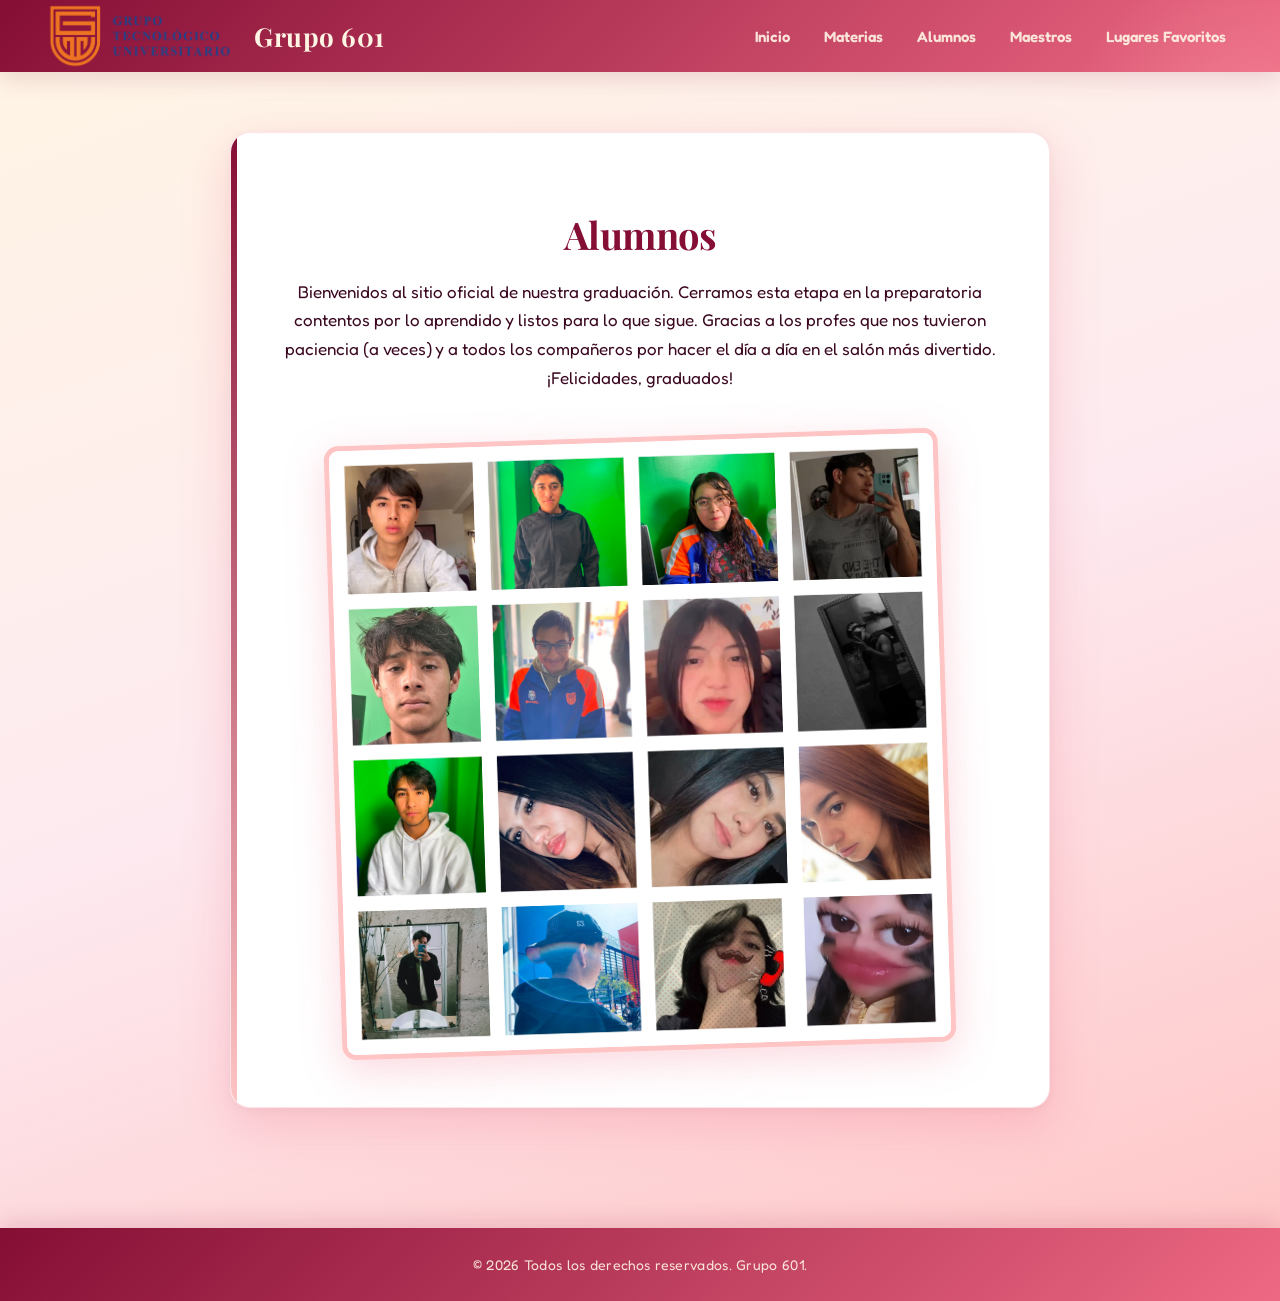
==== commit c2949293: "Add files via upload" ====
--- a/index.html
+++ b/index.html
@@ -1,197 +1,56 @@
-<!DOCTYPE html>
-<html lang="en">
-
-<head>
-    <meta charset="UTF-8">
-    <meta name="viewport" content="width=device-width, initial-scale=1.0">
-    <title>Atizapan de Zaragoza</title>
-    <link rel="stylesheet" href="styles.css">
-</head>
-
-<body>
-    <header>
-        <div>
-            <a href="https://atizapan.gob.mx/"><img src="logo-2025.png" id="logo-2025" alt="Logo" class="logo"></a>
-        </div>
-        
-        <!-- Mobile Dropdown Toggle -->
-        <input type="checkbox" id="mobile-menu-toggle" class="mobile-menu-toggle">
-        <label for="mobile-menu-toggle" class="mobile-menu-icon" aria-label="Abrir menú">
-            <span class="hamburger"></span>
-        </label>
-        
-        <nav class="nav">
-            <div class="nav-container">
-                <a href="#" class="nav-btn">Servicios</a>
-                <a href="#" class="nav-btn">Trámites</a>
-                <a href="#" class="nav-btn">Contacto</a>
-                <svg
-                    xmlns="http://www.w3.org/2000/svg"
-                    viewBox="0 0 360 50"
-                    height="50"
-                    width="360"
-                    overflow="visible"
-                    class="nav-outline"
-                >
-                    <defs>
-                        <linearGradient id="navGrad" x1="0%" y1="0%" x2="100%" y2="0%">
-                            <stop offset="0%" style="stop-color:#9c27b0;stop-opacity:1" />
-                            <stop offset="100%" style="stop-color:#2196f3;stop-opacity:1" />
-                        </linearGradient>
-                    </defs>
-                    <rect
-                        stroke-width="3"
-                        fill="transparent"
-                        height="50"
-                        width="360"
-                        rx="25"
-                        ry="25"
-                        y="0"
-                        x="0"
-                        pathLength="100"
-                        class="nav-rect"
-                    ></rect>
-                </svg>
-            </div>
-        </nav>
-        <div class="logo">
-            <a href="https://atizapan.gob.mx/"><img src="sigamos-creciendo.png" alt="Logo" class="logo" id="logo-sigamos-creciendo"></a>
-        </div>
-    </header>
-    <main>
-        <section class="container">
-            <div class="datos">
-                <svg width="0" height="0" style="position: absolute;">
-                    <defs>
-                        <linearGradient id="grad1" x1="0%" y1="0%" x2="100%" y2="0%">
-                            <stop offset="0%" style="stop-color:#9c27b0;stop-opacity:1" />
-                            <stop offset="100%" style="stop-color:#2196f3;stop-opacity:1" />
-                        </linearGradient>
-                    </defs>
-                </svg>
-                <div class="datos-content">
-                    <div class="datos-row top">
-                        <div class="datos-item">
-                            <span class="number">1</span>
-                            <svg viewBox="0 0 24 24" fill="none" stroke="url(#grad1)" stroke-width="2" stroke-linecap="round" stroke-linejoin="round"><circle cx="11" cy="11" r="8"></circle><line x1="21" y1="21" x2="16.65" y2="16.65"></line></svg>
-                            <p>Registra CURP y correo</p>
-                        </div>
-                        <div class="datos-item">
-                            <span class="number">2</span>
-                            <svg viewBox="0 0 24 24" fill="none" stroke="url(#grad1)" stroke-width="2" stroke-linecap="round" stroke-linejoin="round"><path d="M4 4h16c1.1 0 2 .9 2 2v12c0 1.1-.9 2-2 2H4c-1.1 0-2-.9-2-2V6c0-1.1.9-2 2-2z"></path><polyline points="22,6 12,13 2,6"></polyline></svg>
-                            <p>Verificación de correo</p>
-                        </div>
-                        <div class="datos-item">
-                            <span class="number">3</span>
-                            <svg viewBox="0 0 24 24" fill="none" stroke="url(#grad1)" stroke-width="2" stroke-linecap="round" stroke-linejoin="round"><path d="M13 2H6a2 2 0 0 0-2 2v16a2 2 0 0 0 2 2h12a2 2 0 0 0 2-2V9z"></path><polyline points="13 2 13 9 20 9"></polyline></svg>
-                            <p>Validación de documentos</p>
-                        </div>
-                    </div>
-                    
-                    <div class="datos-divider">
-                        <div class="dot"></div>
-                        <div class="dot"></div>
-                        <div class="dot"></div>
-                    </div>
-
-                    <div class="datos-row bottom">
-                        <div class="datos-item" style="width: 40%;">
-                            <span class="number">4</span>
-                            <svg viewBox="0 0 24 24" fill="none" stroke="url(#grad1)" stroke-width="2" stroke-linecap="round" stroke-linejoin="round"><path d="M14 2H6a2 2 0 0 0-2 2v16a2 2 0 0 0 2 2h12a2 2 0 0 0 2-2V8z"></path><polyline points="14 2 14 8 20 8"></polyline><path d="M9 15l2 2 4-4"></path></svg>
-                            <p>Solicitud socioeconómica</p>
-                        </div>
-                        <div class="datos-item" style="width: 40%;">
-                            <span class="number">5</span>
-                            <svg viewBox="0 0 24 24" fill="none" stroke="url(#grad1)" stroke-width="2" stroke-linecap="round" stroke-linejoin="round"><circle cx="12" cy="12" r="10"></circle><polyline points="12 6 12 12 16 14"></polyline></svg>
-                            <p>Recepción de folio</p>
-                        </div>
-                    </div>
-                </div>
-            </div>
-            <div class="login">
-                <h1>Bienvenido al <br> Portal Ciudadano</h1>
-                <h2>Inicia sesión para realizar tus tramites y darles seguimiento</h2>
-                <form action="">
-                    <input type="text" placeholder="Usuario">
-                    <div class="password-wrapper">
-                        <input type="password" id="passwordInput" placeholder="Contraseña">
-                        <svg id="togglePassword" class="eye-icon" viewBox="0 0 24 24" fill="none" stroke="currentColor"
-                            stroke-width="2" stroke-linecap="round" stroke-linejoin="round">
-                            <path d="M1 12s4-8 11-8 11 8 11 8-4 8-11 8-11-8-11-8z"></path>
-                            <circle cx="12" cy="12" r="3"></circle>
-                            <line x1="3" y1="3" x2="21" y2="21" id="eyeSlash"></line>
-                        </svg>
-                    </div>
-                    <div class="checkbox-container">
-                        <input type="checkbox" id="avisoPrivacidad">
-                        <label for="avisoPrivacidad">Acepto el aviso de Privacidad integral y autorizo el uso de la
-                            información registrada en este sitio.</label>
-                    </div>
-                    <button type="submit">Ingresar</button>
-                </form>
-            </div>
-            <div class="crear-cuenta">
-                <p class="text-crear-cuenta">¿Todavia no tienes cuenta?</p>
-                <img src="crear-cuenta.png" alt="Crear cuenta" class="logo-crear-cuenta">
-                <a href="crear-cuenta/crear-cuenta.html" class="link-crear-cuenta">Registrate aqui y Ahorra Tiempo</a>
-            </div>
-        </section>
-    </main>
-    <footer>
-        <div class="padre-footer">
-            <div class="footer-1-div">
-                <img src="logo-sigamos.png" alt="Logo" class="logo" id="logo-sigamos">
-                <p class="text-footer">Cuenta con la mejor <br> tecnología en <br> SEGURIDAD CIBERNÉTICA</p>
-                <img src="cloudflare.png" alt="Cloudflare" class="cloudflare">
-            </div>
-
-            <div class="footer-2-div">
-                <p class="text-footer">Módulo de atención ciudadana</p>
-                <p class="text-footer">Blvd. Adolfo López Mateos 91, El Potrero, 52875 Cd. López<br> Mateos, Méx.</p>
-                <a href="https://www.google.com/maps/place/H.+Ayuntamiento+de+Atizap%C3%A1n+de+Zaragoza/@19.5430302,-99.2352152,17z/data=!3m2!4b1!5s0x85d21cdf7630d84b:0x99780ef781c3f145!4m6!3m5!1s0x85d21cdf76755031:0x1c3dbcc6e31e77eb!8m2!3d19.5430302!4d-99.2352152!16s%2Fg%2F1thcn3f0?entry=ttu&g_ep=EgoyMDI2MDQwOC4wIKXMDSoASAFQAw%3D%3D" class="link-footer">Ver ubicacion</a>
-                <a href="https://atizapan.gob.mx/" class="link-footer">Buzon</a>
-                <a href="https://atizapan.gob.mx/" class="link-footer">Atizapan te escucha</a>
-                <a href="https://atizapanenlinea.com/" class="link-footer">Atizapan en linea</a>
-            </div>
-
-            <div class="footer-3-div">
-                <p class="text-footer-bold">Emergencias</p>
-                <p class="text-footer">Números de emergencia | 911</p>
-
-                <p class="text-footer-bold">Acércate</p>
-                <div class="redes-sociales">
-                    <a href="https://www.facebook.com/GobAtizapan" class="social-icon">
-                        <svg viewBox="0 0 24 24" width="20" height="20" fill="currentColor">
-                            <path
-                                d="M14 13.5h2.5l1-4H14v-2c0-1.03 0-2 2-2h1.5V2.14c-.326-.043-1.557-.14-2.857-.14C11.928 2 10 3.657 10 6.7v2.8H7v4h3V22h4v-8.5z" />
-                        </svg>
-                    </a>
-                    <a href="https://www.instagram.com/gobatizapan/" class="social-icon">
-                        <svg viewBox="0 0 24 24" width="20" height="20" fill="currentColor">
-                            <path
-                                d="M12 2.163c3.204 0 3.584.012 4.85.07 3.252.148 4.771 1.691 4.919 4.919.058 1.265.069 1.645.069 4.849 0 3.205-.012 3.584-.069 4.849-.149 3.225-1.664 4.771-4.919 4.919-1.266.058-1.644.07-4.85.07-3.204 0-3.584-.012-4.849-.07-3.26-.149-4.771-1.699-4.919-4.92-.058-1.265-.07-1.644-.07-4.849 0-3.204.013-3.583.07-4.849.149-3.227 1.664-4.771 4.919-4.919 1.266-.057 1.645-.069 4.849-.069zM12 0C8.741 0 8.333.014 7.053.072 2.695.272.273 2.69.073 7.052.014 8.333 0 8.741 0 12c0 3.259.014 3.668.072 4.948.2 4.358 2.618 6.78 6.98 6.98C8.333 23.986 8.741 24 12 24c3.259 0 3.668-.014 4.948-.072 4.354-.2 6.782-2.618 6.979-6.98.059-1.28.073-1.689.073-4.948 0-3.259-.014-3.667-.072-4.947-.196-4.354-2.617-6.78-6.979-6.98C15.668.014 15.259 0 12 0zm0 5.838a6.162 6.162 0 100 12.324 6.162 6.162 0 000-12.324zM12 16a4 4 0 110-8 4 4 0 010 8zm6.406-11.845a1.44 1.44 0 100 2.881 1.44 1.44 0 000-2.881z" />
-                        </svg>
-                    </a>
-                    <a href="https://www.youtube.com/@GobAtizapan/videos" class="social-icon">
-                        <svg viewBox="0 0 24 24" width="20" height="20" fill="currentColor">
-                            <path
-                                d="M23.498 6.186a3.016 3.016 0 0 0-2.122-2.136C19.505 3.5 12 3.5 12 3.5s-7.505 0-9.377.55a3.016 3.016 0 0 0-2.122 2.136C0 8.07 0 12 0 12s0 3.93.498 5.814a3.016 3.016 0 0 0 2.122 2.136c1.872.55 9.377.55 9.377.55s7.505 0 9.377-.55a3.016 3.016 0 0 0 2.122-2.136C24 15.93 24 12 24 12s0-3.93-.498-5.814zM9.545 15.568V8.432L15.818 12l-6.273 3.568z" />
-                        </svg>
-                    </a>
-                    <a href="https://x.com/GobAtizapan" class="social-icon">
-                        <svg viewBox="0 0 24 24" width="20" height="20" fill="currentColor">
-                            <path
-                                d="M18.244 2.25h3.308l-7.227 8.26 8.502 11.24H16.17l-5.214-6.817L4.99 21.75H1.68l7.73-8.835L1.254 2.25H8.08l4.713 6.231zm-1.161 17.52h1.833L7.084 4.126H5.117z" />
-                        </svg>
-                    </a>
-                </div>
-
-                <p class="text-footer-bold">Aviso de Privacidad</p>
-                <p class="text-footer">55 3622 2800 | 55 3622 2700</p>
-            </div>
-        </div>
-    </footer>
-    <script src="scritp.js"></script>
-</body>
-
+<!DOCTYPE html>
+<html lang="es">
+
+<head>
+    <meta charset="UTF-8">
+    <meta name="viewport" content="width=device-width, initial-scale=1.0">
+    <title>Portal Grupo 601</title>
+    <meta name="description" content="Sitio oficial de la graduación del Grupo 601">
+    <meta property="og:title" content="Portal Grupo 601">
+    <meta property="og:description" content="Collection of Documents">
+    <meta property="og:type" content="website">
+    <!-- Importación de tipografía de burbuja (Fredoka) -->
+    <link href="https://fonts.googleapis.com/css2?family=Fredoka:wght@400;600;700&display=swap" rel="stylesheet">
+    <link rel="stylesheet" href="styles.css">
+</head>
+
+<body>
+    <header>
+        <div class="header">
+            <div class="logo-area">
+                <img src="ft.PNG" width="200">
+                <h1>Grupo 601</h1>
+            </div>
+            <nav class="nav-menu">
+                <a href="index.html">Inicio</a>
+                <a href="materias.html">Materias</a>
+                <a href="alumnos.html">Alumnos</a>
+                <a href="proyecto final/maestros.html">Maestros</a>
+                <a href="lugares.html">Lugares Favoritos</a>
+            </nav>
+        </div>
+    </header>
+
+    <!-- SECCIÓN DE DESPEDIDA / GRADUACIÓN -->
+    <section class="seccion" id="despedida">
+        <div class="primer contenedor">
+            <h1 class="titulo">Alumnos</h1>
+            <p>
+                Bienvenidos al sitio oficial de nuestra graduación. Cerramos esta etapa en la preparatoria contentos por
+                lo aprendido y listos para lo que sigue. Gracias a los profes que nos tuvieron paciencia (a veces) y a
+                todos los compañeros por hacer el día a día en el salón más divertido. ¡Felicidades, graduados!
+            </p>
+            <div class="collage-single-container">
+                <img src="alumnos_colage.jpg" alt="Colage Alumnos" class="collage-single-img">
+            </div>
+        </div>
+    </section>
+
+    <footer>
+        <div class="segundo contenedor">
+            <p>© 2026 Todos los derechos reservados. Grupo 601.</p>
+        </div>
+    </footer>
+</body>
+
 </html>
--- a/styles.css
+++ b/styles.css
@@ -1,766 +1,400 @@
-html {
-    margin: 0;
-    padding: 0;
-    box-sizing: border-box;
-    overflow-x: hidden;
-}
-
-body {
-    margin: 0;
-    padding: 0;
-    box-sizing: border-box;
-    background-image: url(fondo.png);
-    background-size: cover;
-    background-position: center;
-    background-repeat: no-repeat;
-    overflow-x: hidden;
-}
-
-header {
-    margin: 0;
-    padding: 1rem 5rem;
-    box-sizing: border-box;
-    display: flex;
-    justify-content: space-between;
-    align-items: center;
-    background-color: white;
-    height: auto;
-    opacity: 1;
-}
-
-header>div:first-child {
-    flex: 1;
-    display: flex;
-    justify-content: flex-start;
-}
-
-header>.nav {
-    flex: 1;
-    display: flex;
-    justify-content: center;
-}
-
-header>div:last-child {
-    flex: 1;
-    display: flex;
-    justify-content: flex-end;
-    width: auto;
-}
-
-.logo {
-    width: 5rem;
-    height: auto;
-}
-
-#logo-2025 {
-    width: 10rem;
-}
-
-#logo-sigamos-creciendo {
-    width: 6rem;
-    margin: 0;
-}
-
-main {
-    margin: 0;
-    padding: 0;
-    box-sizing: border-box;
-}
-
-footer {
-    margin: 0;
-    padding: 0;
-    box-sizing: border-box;
-}
-
-.nav {
-    margin: 0;
-    padding: 0;
-    box-sizing: border-box;
-    display: flex;
-    justify-content: center;
-}
-
-.nav-outline {
-    position: absolute;
-    inset: 0;
-    pointer-events: none;
-    z-index: 1;
-}
-
-.nav-rect {
-    stroke-dashoffset: 5;
-    stroke-dasharray: 0 0 10 40 10 40;
-    transition: 0.5s;
-    stroke: url(#navGrad);
-}
-
-.nav-container {
-    position: relative;
-    background: transparent;
-    display: flex;
-    flex-direction: row;
-    justify-content: space-around;
-    align-items: center;
-    padding: 0;
-    width: 360px;
-    height: 50px;
-    border-radius: 25px;
-}
-
-.nav-container:hover .nav-outline .nav-rect {
-    transition: 999999s;
-    stroke-dashoffset: 1;
-    stroke-dasharray: 0;
-}
-
-.nav-btn {
-    padding: 0.5rem 1rem;
-    color: #555;
-    text-decoration: none;
-    font-family: "Poppins", sans-serif;
-    font-size: 1rem;
-    font-weight: 600;
-    cursor: pointer;
-    transition: 0.3s;
-    z-index: 2;
-    text-align: center;
-    flex: 1;
-}
-
-.nav-btn:hover {
-    color: #9c27b0;
-}
-
-.nav-btn:nth-child(1):hover ~ svg .nav-rect {
-    stroke-dashoffset: 0;
-    stroke-dasharray: 0 1 12 68.1 12.2 6.7;
-}
-
-.nav-btn:nth-child(2):hover ~ svg .nav-rect {
-    stroke-dashoffset: 0;
-    stroke-dasharray: 0 14.6 14.7 35.3 14.7 20.7;
-}
-
-.nav-btn:nth-child(3):hover ~ svg .nav-rect {
-    stroke-dashoffset: 0;
-    stroke-dasharray: 0 31.1 12.2 7.3 12.2 37.2;
-}
-
-.nav-btn:hover ~ .nav-outline .nav-rect {
-    stroke-dashoffset: 0;
-    transition: 0.5s !important;
-}
-
-ul {
-    margin: 3rem;
-    padding: 3rem;
-    gap: 1rem;
-}
-
-.container {
-    margin: 0;
-    padding: 2rem;
-    box-sizing: border-box;
-    display: flex;
-    justify-content: center;
-    align-items: center;
-    min-height: 100vh;
-    flex-wrap: wrap;
-    gap: 2.5rem;
-    width: 100%;
-}
-
-.datos {
-    margin: 0;
-    padding: 1.5rem;
-    box-sizing: border-box;
-    display: flex;
-    flex-direction: column;
-    justify-content: center;
-    align-items: center;
-    background-color: #ffffff;
-    width: 25rem;
-    height: auto;
-    min-height: 28rem;
-    border-radius: 1.5rem;
-    box-shadow: 0 10px 30px rgba(0, 0, 0, 0.08); /* Minimalist shadow */
-    transition: transform 0.4s ease, box-shadow 0.4s ease;
-}
-
-.datos:hover {
-    transform: translateY(-8px);
-    box-shadow: 0 20px 40px rgba(0, 0, 0, 0.12);
-}
-
-.datos-content {
-    display: flex;
-    flex-direction: column;
-    width: 100%;
-    justify-content: space-evenly;
-    height: 100%;
-    flex: 1;
-}
-
-.datos-row {
-    display: flex;
-    width: 100%;
-    justify-content: space-between;
-}
-
-.datos-row.top {
-    align-items: flex-end;
-}
-
-.datos-row.bottom {
-    justify-content: space-around;
-    align-items: flex-start;
-}
-
-.datos-item {
-    display: flex;
-    flex-direction: column;
-    align-items: center;
-    width: 32%;
-    text-align: center;
-}
-
-.datos-item svg {
-    width: 3rem;
-    height: 3rem;
-    margin-bottom: 0.8rem;
-    transition: transform 0.3s ease;
-}
-
-.datos-item:hover svg {
-    transform: scale(1.15) translateY(-3px);
-}
-
-.datos-item p {
-    font-family: "Poppins", sans-serif;
-    font-size: 0.8rem;
-    font-weight: 500;
-    color: #555;
-    margin: 0;
-    line-height: 1.3;
-}
-
-.datos-item span.number {
-    font-family: "Poppins", sans-serif;
-    font-weight: 700;
-    font-size: 1.1rem;
-    color: #9c27b0;
-    margin-bottom: 0.5rem;
-    background: linear-gradient(to right, #9c27b0, #2196f3);
-    -webkit-background-clip: text;
-    background-clip: text;
-    -webkit-text-fill-color: transparent;
-}
-
-.datos-divider {
-    width: 100%;
-    height: 4px;
-    background: linear-gradient(to right, #9c27b0, #2196f3);
-    border-radius: 2px;
-    margin: 2rem 0;
-    position: relative;
-    display: flex;
-    justify-content: space-between;
-    align-items: center;
-}
-
-.datos-divider .dot {
-    width: 16px;
-    height: 16px;
-    border-radius: 50%;
-    background-color: white;
-    border: 4px solid;
-}
-
-.datos-divider .dot:nth-child(1) { border-color: #9c27b0; }
-.datos-divider .dot:nth-child(2) { border-color: #6857d4; }
-.datos-divider .dot:nth-child(3) { border-color: #2196f3; }
-
-.login {
-    margin: 0;
-    padding: 3rem;
-    box-sizing: border-box;
-    display: flex;
-    flex-direction: column;
-    justify-content: center;
-    align-items: center;
-    background-color: #ffffff;
-    width: 28rem;
-    height: auto;
-    min-height: 34rem;
-    border-radius: 1.5rem;
-    box-shadow: 0 15px 40px rgba(0, 0, 0, 0.12); /* Slightly deeper shadow */
-    transition: transform 0.4s ease, box-shadow 0.4s ease;
-    z-index: 2;
-}
-
-.login:hover {
-    transform: translateY(-8px) scale(1.02);
-    box-shadow: 0 25px 50px rgba(0, 0, 0, 0.15);
-}
-
-.login h1 {
-    font-family: "Poppins", sans-serif;
-    font-size: 2.2rem;
-    font-weight: 700;
-    color: #1a1a1a;
-    text-align: center;
-    margin: 0 0 0.5rem 0;
-    line-height: 1.2;
-}
-
-.login h2 {
-    font-family: "Poppins", sans-serif;
-    font-size: 1rem;
-    font-weight: 400;
-    color: #777;
-    text-align: center;
-    margin: 0 0 2.5rem 0;
-}
-
-.login form {
-    display: flex;
-    flex-direction: column;
-    width: 100%;
-}
-
-.login input[type="text"],
-.login input[type="password"] {
-    width: 100%;
-    padding: 1rem 1.2rem;
-    border: 1px solid #e0e0e0;
-    border-radius: 0.8rem;
-    font-family: "Poppins", sans-serif;
-    font-size: 1rem;
-    background-color: #fafafa;
-    box-sizing: border-box;
-    transition: all 0.3s ease;
-}
-
-.login input[type="text"],
-.password-wrapper {
-    margin-bottom: 1.2rem;
-}
-
-.password-wrapper {
-    position: relative;
-    width: 100%;
-}
-
-.password-wrapper input[type="password"] {
-    padding-right: 3rem;
-    margin-bottom: 0;
-}
-
-.eye-icon {
-    position: absolute;
-    right: 1.2rem;
-    top: 50%;
-    transform: translateY(-50%);
-    width: 20px;
-    height: 20px;
-    color: #b0b0b0;
-    cursor: pointer;
-    transition: color 0.3s ease, transform 0.2s ease;
-}
-
-.eye-icon:hover {
-    color: #9c27b0;
-    transform: translateY(-50%) scale(1.1);
-}
-
-.login input[type="text"]:focus,
-.login input[type="password"]:focus {
-    border-color: #9c27b0;
-    background-color: #ffffff;
-    box-shadow: 0 0 0 3px rgba(156, 39, 176, 0.1);
-    outline: none;
-}
-
-.checkbox-container {
-    display: flex;
-    align-items: flex-start;
-    gap: 0.5rem;
-    margin-bottom: 1.5rem;
-}
-
-.checkbox-container input[type="checkbox"] {
-    margin-top: 0.25rem;
-    cursor: pointer;
-}
-
-.checkbox-container label {
-    font-family: "Poppins", sans-serif;
-    font-size: 0.8rem;
-    color: #666;
-    line-height: 1.4;
-    cursor: pointer;
-}
-
-.login button[type="submit"] {
-    width: 100%;
-    padding: 1rem;
-    border: none;
-    border-radius: 0.8rem;
-    background: linear-gradient(to right, #9c27b0, #2196f3, #9c27b0);
-    background-size: 200% auto;
-    color: white;
-    font-family: "Poppins", sans-serif;
-    font-size: 1.1rem;
-    font-weight: 600;
-    cursor: pointer;
-    transition: background-position 0.4s ease, transform 0.2s ease, box-shadow 0.2s ease;
-}
-
-.login button[type="submit"]:hover {
-    background-position: right center;
-    box-shadow: 0 8px 20px rgba(33, 150, 243, 0.5);
-    transform: translateY(-2px);
-}
-
-.crear-cuenta {
-    margin: 0;
-    padding: 2rem;
-    box-sizing: border-box;
-    display: flex;
-    flex-direction: column;
-    justify-content: center;
-    align-items: center;
-    background-color: #ffffff;
-    width: 23rem;
-    height: auto;
-    min-height: 28rem;
-    border-radius: 1.5rem;
-    box-shadow: 0 10px 30px rgba(0, 0, 0, 0.08);
-    transition: transform 0.4s ease, box-shadow 0.4s ease;
-}
-
-.crear-cuenta:hover {
-    transform: translateY(-8px);
-    box-shadow: 0 20px 40px rgba(0, 0, 0, 0.12);
-}
-
-.text-crear-cuenta {
-    font-family: "Poppins", sans-serif;
-    font-size: 1.8rem;
-    font-weight: 700;
-    color: #1a1a1a;
-    text-align: center;
-    margin: 0 0 0 0;
-    line-height: 1.2;
-}
-
-.logo-crear-cuenta {
-    width: 35rem;
-    height: auto;
-    margin: 0 0 0 0;
-}
-
-.link-crear-cuenta {
-    display: inline-block;
-    width: 100%;
-    padding: 1rem;
-    border-radius: 0.8rem;
-    background: linear-gradient(to right, #9c27b0, #2196f3, #9c27b0);
-    background-size: 200% auto;
-    color: white;
-    font-family: "Poppins", sans-serif;
-    font-size: 1rem;
-    font-weight: 600;
-    text-align: center;
-    text-decoration: none;
-    transition: background-position 0.4s ease, transform 0.2s ease, box-shadow 0.2s ease;
-    box-sizing: border-box;
-}
-
-.link-crear-cuenta:hover {
-    background-position: right center;
-    box-shadow: 0 8px 20px rgba(33, 150, 243, 0.5);
-    transform: translateY(-2px);
-    color: white;
-}
-
-footer {
-    margin: 0;
-    padding: 0;
-    box-sizing: border-box;
-    display: flex;
-    justify-content: space-between;
-    align-items: center;
-    background-color: white;
-    height: auto;
-    opacity: 1;
-}
-
-.padre-footer {
-    width: 100%;
-    padding: 0 5rem;
-    box-sizing: border-box;
-    display: flex;
-    justify-content: space-between;
-    align-items: center;
-    flex-wrap: wrap;
-    gap: 2rem;
-}
-
-.footer-1-div {
-    flex: 1;
-    display: flex;
-    flex-direction: column;
-    align-items: flex-start;
-    justify-content: center;
-}
-
-#logo-sigamos {
-    width: 17rem;
-    height: auto;
-    margin-left: 0;
-}
-
-.text-footer {
-    margin-left: 0;
-    padding: 0;
-    box-sizing: border-box;
-    display: flex;
-    justify-content: flex-start;
-    align-items: center;
-    border-radius: 1rem;
-    text-align: left;
-    font-size: 15px;
-    font-weight: 200;
-    font-family: "Poppins", sans-serif;
-}
-
-.cloudflare {
-    width: 4rem;
-    height: auto;
-    margin-left: 10rem;
-}
-
-.footer-2-div {
-    flex: 1;
-    margin-left: 0;
-    padding: 0;
-    box-sizing: border-box;
-    display: flex;
-    justify-content: center;
-    align-items: center;
-    border-radius: 1rem;
-    flex-direction: column;
-}
-
-.footer-3-div {
-    flex: 1;
-    margin-left: 0;
-    padding: 0;
-    box-sizing: border-box;
-    display: flex;
-    justify-content: flex-end;
-    align-items: center;
-    border-radius: 1rem;
-    flex-direction: column;
-}
-
-.link-footer {
-    box-sizing: border-box;
-    display: flex;
-    justify-content: center;
-    align-items: center;
-    text-decoration: none;
-    width: 15rem;
-    height: 2.5rem;
-    margin: 0.5rem;
-
-
-    font-family: "Poppins", sans-serif;
-    font-size: 0.85rem;
-    font-weight: 500;
-    color: #555;
-    text-transform: uppercase;
-    letter-spacing: 1px;
-
-
-    border: 2px solid transparent;
-    border-radius: 1rem;
-    background:
-        linear-gradient(white, white) padding-box,
-        linear-gradient(to right, #9c27b0, #2196f3) border-box;
-
-
-    transition: all 0.3s ease;
-}
-
-.link-footer:hover {
-    color: white;
-    background:
-        linear-gradient(to right, #9c27b0, #2196f3) padding-box,
-        linear-gradient(to right, #9c27b0, #2196f3) border-box;
-    box-shadow: 0 4px 15px rgba(156, 39, 176, 0.4);
-    transform: translateY(-2px);
-}
-
-.text-footer-bold {
-    margin: 0.2rem 0;
-    padding: 0;
-    box-sizing: border-box;
-    font-size: 1.1rem;
-    font-weight: 700;
-    font-family: "Poppins", sans-serif;
-    color: #000;
-}
-
-.redes-sociales {
-    display: flex;
-    gap: 0.8rem;
-    margin: 0.5rem 0;
-}
-
-.social-icon {
-    display: flex;
-    justify-content: center;
-    align-items: center;
-    width: 2.5rem;
-    height: 2.5rem;
-    border-radius: 50%;
-    color: #555;
-    text-decoration: none;
-
-    border: 2px solid transparent;
-    background:
-        linear-gradient(white, white) padding-box,
-        linear-gradient(to right, #9c27b0, #2196f3) border-box;
-
-    transition: all 0.3s ease;
-}
-
-.social-icon:hover {
-    color: white;
-    background:
-        linear-gradient(to right, #9c27b0, #2196f3) padding-box,
-        linear-gradient(to right, #9c27b0, #2196f3) border-box;
-    box-shadow: 0 4px 10px rgba(156, 39, 176, 0.4);
-    transform: translateY(-2px);
-}
-
-.mobile-menu-toggle, .mobile-menu-icon {
-    display: none; /* Hide on regular desktop */
-}
-
-/* Responsive adjustments for mobile (only affects mobile, leaves desktop untouched) */
-@media (max-width: 768px) {
-    header {
-        flex-direction: row; /* Keep elements side by side */
-        justify-content: space-between;
-        align-items: center;
-        padding: 1rem 1.5rem;
-        position: relative; /* Anchor for absolute nav dropdown */
-    }
-
-    /* Hide the 'Sigamos Creciendo' logo wrapper on mobile */
-    header > div:last-child {
-        display: none !important;
-    }
-
-    header > div:first-child {
-        flex: none;
-        width: auto;
-    }
-
-    #logo-2025 {
-        width: auto;
-        height: 45px; /* Adjust left logo height elegantly */
-        max-width: none;
-    }
-
-    /* Hamburguer menu visuals */
-    .mobile-menu-icon {
-        display: flex;
-        flex-direction: column;
-        justify-content: space-around;
-        width: 32px;
-        height: 24px;
-        cursor: pointer;
-        z-index: 1000;
-    }
-
-    .hamburger, .mobile-menu-icon::before, .mobile-menu-icon::after {
-        content: "";
-        display: block;
-        height: 3px;
-        width: 100%;
-        background-color: #9c27b0; /* Theme purple matching original logo */
-        border-radius: 3px;
-        transition: all 0.3s ease;
-    }
-
-    /* Hide the Nav by default, pop under header */
-    header > .nav {
-        display: flex;
-        position: absolute;
-        top: 100%; /* Position exactly below the header */
-        left: 0;
-        width: 100%;
-        padding: 0 1.5rem;
-        z-index: 999;
-        flex: none; /* remove desktop flexing */
-        
-        /* Advanced css trick to animate from height zero */
-        opacity: 0;
-        visibility: hidden;
-        transform: translateY(-10px);
-        transition: all 0.3s ease;
-    }
-
-    /* Show dropdown when checkbox is checked */
-    .mobile-menu-toggle:checked ~ .nav {
-        opacity: 1;
-        visibility: visible;
-        transform: translateY(0);
-    }
-
-    /* Transform hamburger into an 'X' */
-    .mobile-menu-toggle:checked + .mobile-menu-icon::before {
-        transform: translateY(10.5px) rotate(45deg);
-    }
-    .mobile-menu-toggle:checked + .mobile-menu-icon::after {
-        transform: translateY(-10.5px) rotate(-45deg);
-    }
-    .mobile-menu-toggle:checked + .mobile-menu-icon .hamburger {
-        opacity: 0;
-    }
-
-    .nav-container {
-        flex-direction: column;
-        width: 100%;
-        height: auto;
-        padding: 1rem;
-        border-radius: 1rem;
-        background: #ffffff;
-        box-shadow: 0 10px 30px rgba(0, 0, 0, 0.15); /* Stronger shadow for floating dropdown */
-    }
-
-    .nav-outline {
-        display: none; /* Hide the fixed SVG path */
-    }
-
-    .nav-btn {
-        width: 100%;
-        padding: 1rem;
-        margin-bottom: 0;
-        border-radius: 0.5rem;
-        border-bottom: 1px solid #f0f0f0; /* Subtle separator line */
-    }
-
-    .nav-btn:last-child {
-        border-bottom: none;
-    }
-
-    .nav-btn:hover {
-        background-color: #f8f8f8;
-    }
-}+/* ========================================================== */
+/* PALETA SALMVERSE — PORTAL GRUPO 601                        */
+/* #850e35 | #ee6983 | #ffc4c4 | #fff5e4                     */
+/* ========================================================== */
+
+@import url('https://fonts.googleapis.com/css2?family=Fredoka:wght@400;600;700&family=Playfair+Display:ital,wght@0,700;1,400&display=swap');
+
+:root {
+    --crimson:   #850e35;
+    --rose:      #ee6983;
+    --blush:     #ffc4c4;
+    --cream:     #fff5e4;
+
+    --text-dark:    #3a0820;
+    --text-mid:     #850e35;
+    --text-light:   #fff5e4;
+    --card-bg:      #ffffff;
+    --shadow-rose:  rgba(238, 105, 131, 0.25);
+    --shadow-dark:  rgba(133, 14, 53, 0.15);
+}
+
+/* ---- RESET ---- */
+*, *::before, *::after { box-sizing: border-box; }
+
+body {
+    background: linear-gradient(160deg, var(--cream) 0%, #fdeaf0 50%, var(--blush) 100%);
+    color: var(--text-dark);
+    font-family: 'Fredoka', sans-serif;
+    margin: 0;
+    padding: 0;
+    min-height: 100vh;
+}
+
+/* ============================================================
+   HEADER
+   ============================================================ */
+header {
+    background: linear-gradient(135deg, var(--crimson) 0%, var(--rose) 100%);
+    padding: 0 20px;
+    box-shadow: 0 6px 24px var(--shadow-dark);
+    position: relative;
+    overflow: hidden;
+}
+
+/* Sutil brillo decorativo en el header */
+header::before {
+    content: '';
+    position: absolute;
+    top: -60%;
+    right: -10%;
+    width: 340px;
+    height: 340px;
+    background: radial-gradient(circle, rgba(255,245,228,0.15) 0%, transparent 70%);
+    pointer-events: none;
+}
+
+.header {
+    max-width: 1200px;
+    margin: 0 auto;
+    display: flex;
+    align-items: center;
+    justify-content: space-between;
+    height: 72px;
+}
+
+.logo-area {
+    display: flex;
+    align-items: center;
+    gap: 14px;
+}
+
+.logo-img { height: 50px; width: auto; }
+
+.logo-area h1 {
+    font-family: 'Playfair Display', serif;
+    font-size: 26px;
+    margin: 0;
+    color: var(--cream);
+    letter-spacing: 0.5px;
+}
+
+/* ---- NAV ---- */
+.nav-menu {
+    display: flex;
+    gap: 6px;
+}
+
+.nav-menu a {
+    color: rgba(255, 245, 228, 0.9);
+    text-decoration: none;
+    font-size: 15px;
+    font-weight: 600;
+    padding: 8px 14px;
+    border-radius: 50px;
+    transition: background 0.25s ease, color 0.25s ease, transform 0.2s ease;
+}
+
+.nav-menu a:hover {
+    background: rgba(255, 245, 228, 0.2);
+    color: #ffffff;
+    transform: translateY(-1px);
+}
+
+/* ============================================================
+   SECCIONES
+   ============================================================ */
+.seccion {
+    padding: 60px 20px;
+    text-align: center;
+}
+
+.primer.contenedor {
+    max-width: 820px;
+    margin: 0 auto;
+    border-radius: 20px;
+    padding: 44px 48px;
+    background: #ffffff;
+    box-shadow: 0 16px 48px var(--shadow-rose), 0 2px 8px rgba(0,0,0,0.04);
+    border: 1.5px solid rgba(238, 105, 131, 0.18);
+    position: relative;
+    overflow: hidden;
+}
+
+/* Acento de color en esquina superior izquierda */
+.primer.contenedor::before {
+    content: '';
+    position: absolute;
+    top: 0; left: 0;
+    width: 6px;
+    height: 100%;
+    background: linear-gradient(to bottom, var(--crimson), var(--blush));
+    border-radius: 20px 0 0 20px;
+}
+
+.titulo {
+    font-family: 'Playfair Display', serif;
+    color: var(--crimson);
+    font-size: 38px;
+    margin-bottom: 18px;
+    font-weight: 700;
+    letter-spacing: -0.5px;
+}
+
+.seccion p {
+    font-size: 17px;
+    line-height: 1.7;
+    margin-bottom: 22px;
+    color: var(--text-dark);
+}
+
+/* ============================================================
+   FOOTER
+   ============================================================ */
+footer {
+    background: linear-gradient(135deg, var(--crimson) 0%, var(--rose) 100%);
+    color: var(--cream);
+    text-align: center;
+    padding: 28px 20px;
+    margin-top: 60px;
+    box-shadow: 0 -6px 24px var(--shadow-dark);
+}
+
+.segundo.contenedor p {
+    font-size: 14px;
+    color: rgba(255, 245, 228, 0.9);
+    margin: 0;
+    letter-spacing: 0.3px;
+}
+
+/* ============================================================
+   RESPONSIVO
+   ============================================================ */
+@media (max-width: 768px) {
+    .header { height: auto; padding: 14px 20px; flex-direction: column; gap: 14px; }
+    .nav-menu { flex-wrap: wrap; justify-content: center; gap: 6px; }
+    .primer.contenedor { padding: 28px 20px; }
+}
+
+/* ============================================================
+   PHOTO GRID — POLAROID STYLE
+   ============================================================ */
+.photo-grid {
+    display: flex;
+    flex-wrap: wrap;
+    gap: 28px;
+    justify-content: center;
+    margin-top: 40px;
+    padding: 10px 0;
+}
+
+.photo-card {
+    background: #ffffff;
+    padding: 10px 10px 26px 10px;
+    border-radius: 12px;
+    box-shadow: 0 8px 28px var(--shadow-rose);
+    transition: transform 0.35s cubic-bezier(0.175, 0.885, 0.32, 1.275),
+                box-shadow 0.35s ease,
+                border-color 0.3s ease;
+    cursor: pointer;
+    border: 3px solid var(--blush);
+    width: 220px;
+    text-align: center;
+}
+
+.photo-card img {
+    width: 100%;
+    height: 180px;
+    object-fit: cover;
+    border-radius: 6px;
+    display: block;
+}
+
+.photo-card .card-title {
+    display: block;
+    margin-top: 14px;
+    font-size: 15px;
+    font-weight: 700;
+    color: var(--crimson);
+    letter-spacing: 0.3px;
+    transition: color 0.25s ease;
+}
+
+.photo-card:hover {
+    transform: scale(1.07) rotate(0deg) !important;
+    box-shadow: 0 18px 42px rgba(133, 14, 53, 0.22);
+    border-color: var(--rose);
+    z-index: 5;
+}
+
+.photo-card:hover .card-title {
+    color: var(--rose);
+}
+
+/* Rotaciones orgánicas */
+.photo-card:nth-child(3n+1) { transform: rotate(-2.5deg); }
+.photo-card:nth-child(3n+2) { transform: rotate(1.8deg); }
+.photo-card:nth-child(3n)   { transform: rotate(-1deg); }
+
+/* ============================================================
+   COLLAGE ÚNICA
+   ============================================================ */
+.collage-single-container {
+    margin-top: 32px;
+    display: flex;
+    justify-content: center;
+    padding: 12px;
+}
+
+.collage-single-img {
+    max-width: 88%;
+    height: auto;
+    border-radius: 14px;
+    box-shadow: 0 12px 40px var(--shadow-rose);
+    transform: rotate(-1.8deg);
+    transition: transform 0.35s cubic-bezier(0.175, 0.885, 0.32, 1.275),
+                box-shadow 0.35s ease,
+                border-color 0.3s ease;
+    cursor: pointer;
+    border: 5px solid var(--blush);
+    background: #fff;
+}
+
+.collage-single-img:hover {
+    transform: rotate(0deg) scale(1.03);
+    border-color: var(--rose);
+    box-shadow: 0 20px 50px rgba(133, 14, 53, 0.28);
+}
+
+/* ============================================================
+   LISTA DE ALUMNOS
+   ============================================================ */
+.student-list-container {
+    margin: 40px auto 0;
+    text-align: left;
+    max-width: 820px;
+    padding: 30px 34px;
+    background: #ffffff;
+    border-radius: 18px;
+    border: 1.5px solid rgba(238, 105, 131, 0.2);
+    box-shadow: 0 12px 36px var(--shadow-rose);
+}
+
+.student-list-container h3 {
+    margin-top: 0;
+    color: var(--crimson);
+    font-family: 'Playfair Display', serif;
+    font-size: 22px;
+    border-bottom: 2px solid var(--blush);
+    padding-bottom: 12px;
+    margin-bottom: 22px;
+}
+
+.student-list {
+    list-style: none;
+    padding: 0;
+    margin: 0;
+    display: grid;
+    grid-template-columns: repeat(auto-fill, minmax(290px, 1fr));
+    gap: 14px;
+}
+
+.student-list li {
+    padding: 13px 16px;
+    background: var(--cream);
+    border-radius: 10px;
+    box-shadow: 0 3px 10px rgba(238, 105, 131, 0.08);
+    border-left: 5px solid var(--blush);
+    font-size: 15px;
+    line-height: 1.4;
+    transition: transform 0.2s ease, border-left-color 0.2s ease, box-shadow 0.2s ease;
+}
+
+.student-list li:hover {
+    transform: translateX(5px);
+    border-left-color: var(--rose);
+    box-shadow: 0 6px 18px rgba(238, 105, 131, 0.18);
+}
+
+.student-list li strong {
+    color: var(--crimson);
+    text-transform: capitalize;
+}
+
+/* ============================================================
+   TARJETAS DE MATERIAS
+   ============================================================ */
+.subject-card {
+    text-align: left;
+    margin-bottom: 22px;
+    padding: 22px 24px;
+    border-radius: 12px;
+    background: var(--cream);
+    border-left: 6px solid var(--rose);
+    border: 1px solid rgba(238, 105, 131, 0.15);
+    border-left-width: 6px;
+    box-shadow: 0 4px 14px rgba(238, 105, 131, 0.08);
+    transition: transform 0.22s ease, border-left-color 0.22s ease, box-shadow 0.22s ease;
+}
+
+.subject-card:hover {
+    transform: translateX(5px);
+    border-left-color: var(--crimson);
+    box-shadow: 0 10px 28px rgba(133, 14, 53, 0.16);
+}
+
+.subject-card strong {
+    font-size: 20px;
+    color: var(--crimson);
+    display: block;
+    margin-bottom: 8px;
+    font-family: 'Playfair Display', serif;
+}
+
+.subject-card p {
+    margin: 0;
+    font-size: 16px;
+    line-height: 1.6;
+    color: var(--text-dark);
+}
+
+/* ============================================================
+   WIDGET DE PALETA DE COLORES
+   ============================================================ */
+.palette-container {
+    display: grid;
+    grid-template-columns: repeat(auto-fit, minmax(130px, 1fr));
+    gap: 14px;
+    margin-top: 22px;
+}
+
+.palette-color {
+    display: flex;
+    flex-direction: column;
+    justify-content: center;
+    align-items: center;
+    padding: 22px 10px;
+    border-radius: 14px;
+    box-shadow: 0 6px 18px rgba(133, 14, 53, 0.1);
+    transition: transform 0.3s cubic-bezier(0.175, 0.885, 0.32, 1.275), box-shadow 0.3s ease;
+    cursor: pointer;
+    text-align: center;
+}
+
+.palette-color:hover {
+    transform: translateY(-6px);
+    box-shadow: 0 14px 32px rgba(133, 14, 53, 0.22);
+}
+
+.palette-color .color-name {
+    font-weight: 700;
+    font-size: 16px;
+    margin-bottom: 5px;
+}
+
+.palette-color .color-hex {
+    font-size: 12px;
+    opacity: 0.85;
+    font-family: monospace;
+    letter-spacing: 0.5px;
+}
